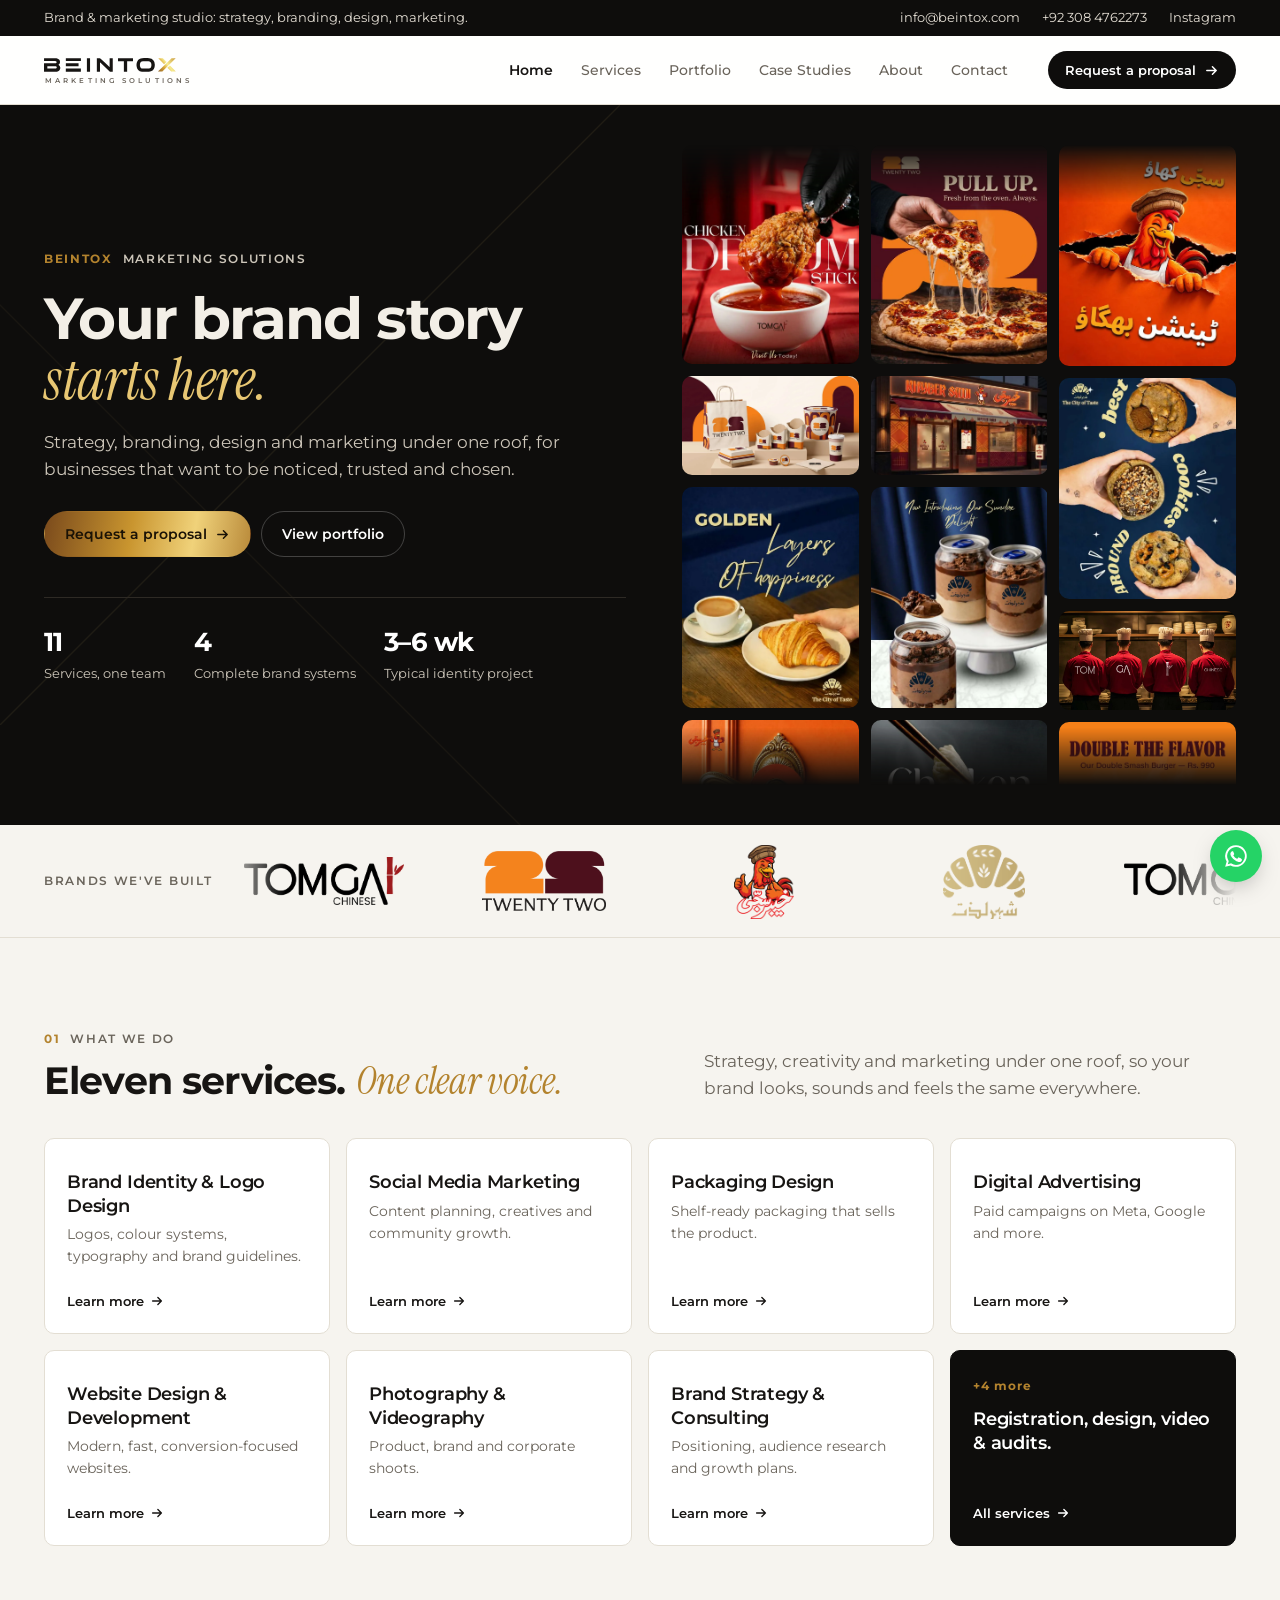
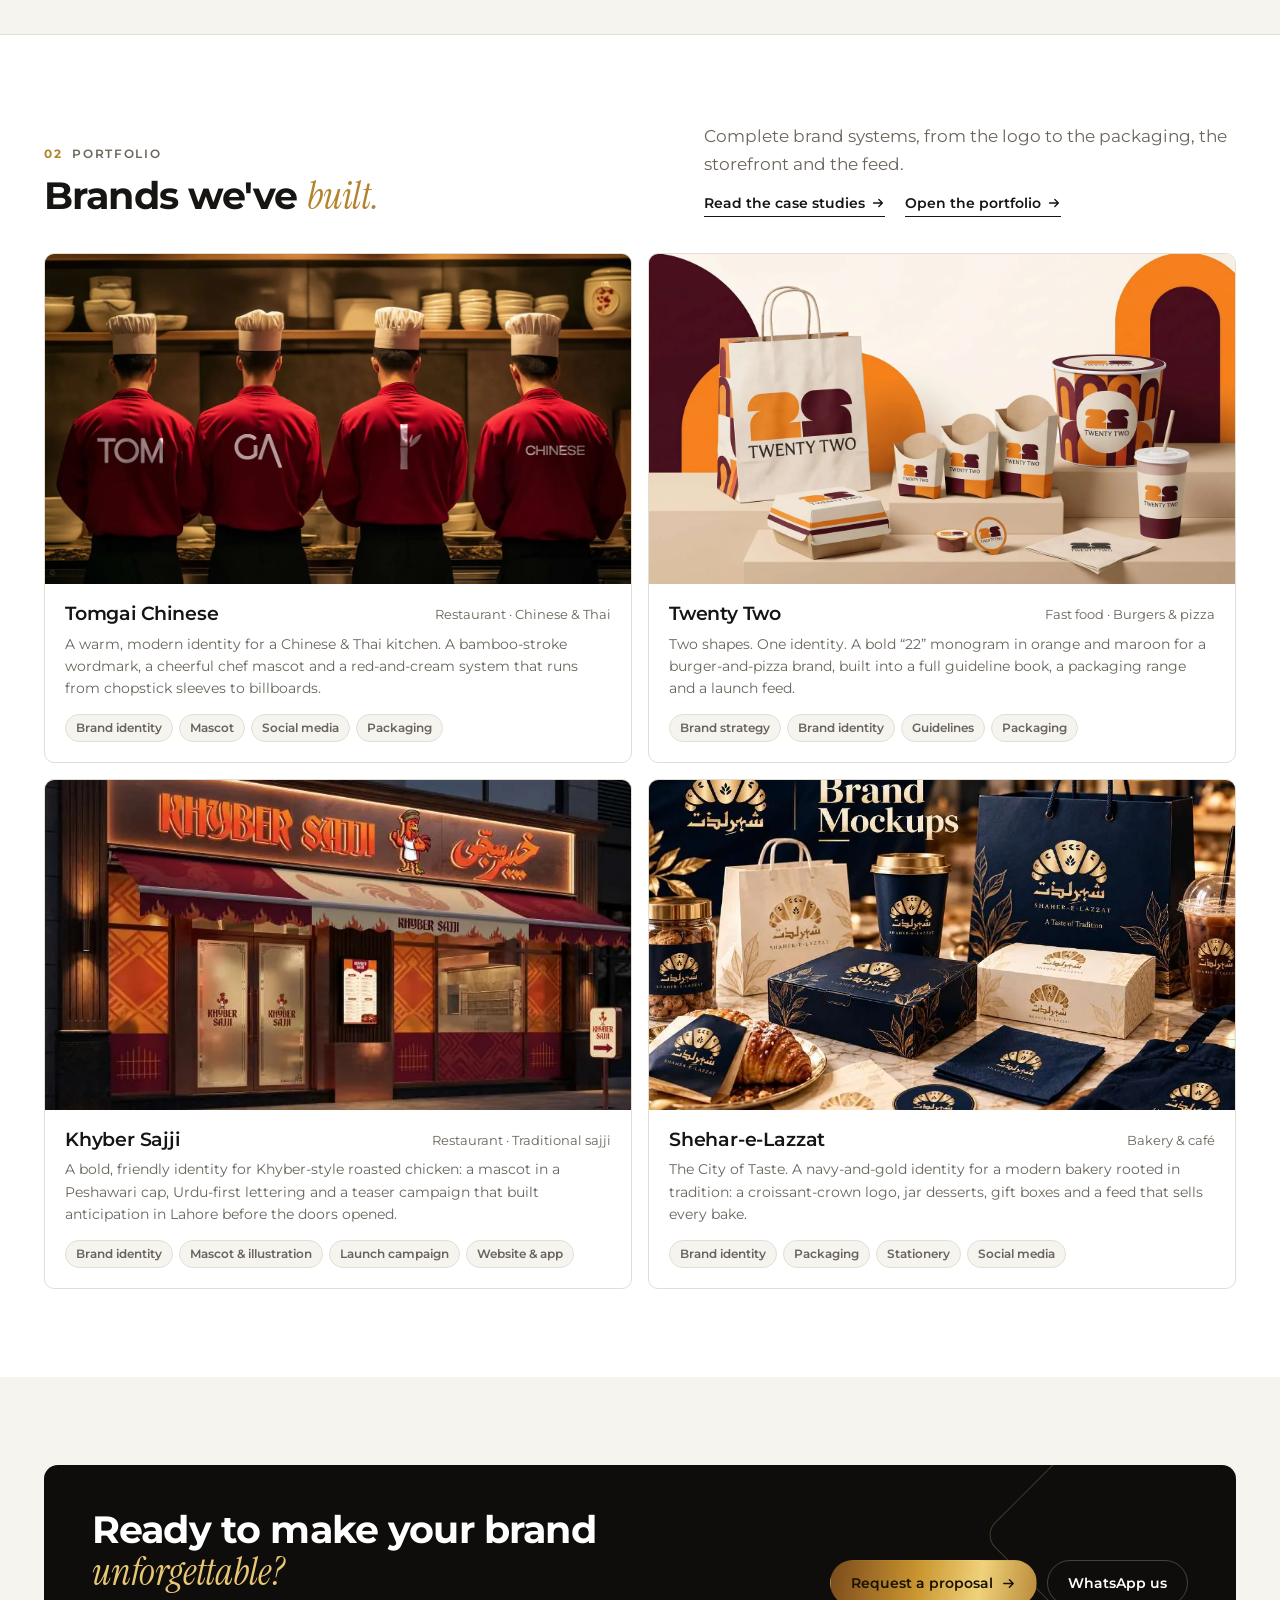
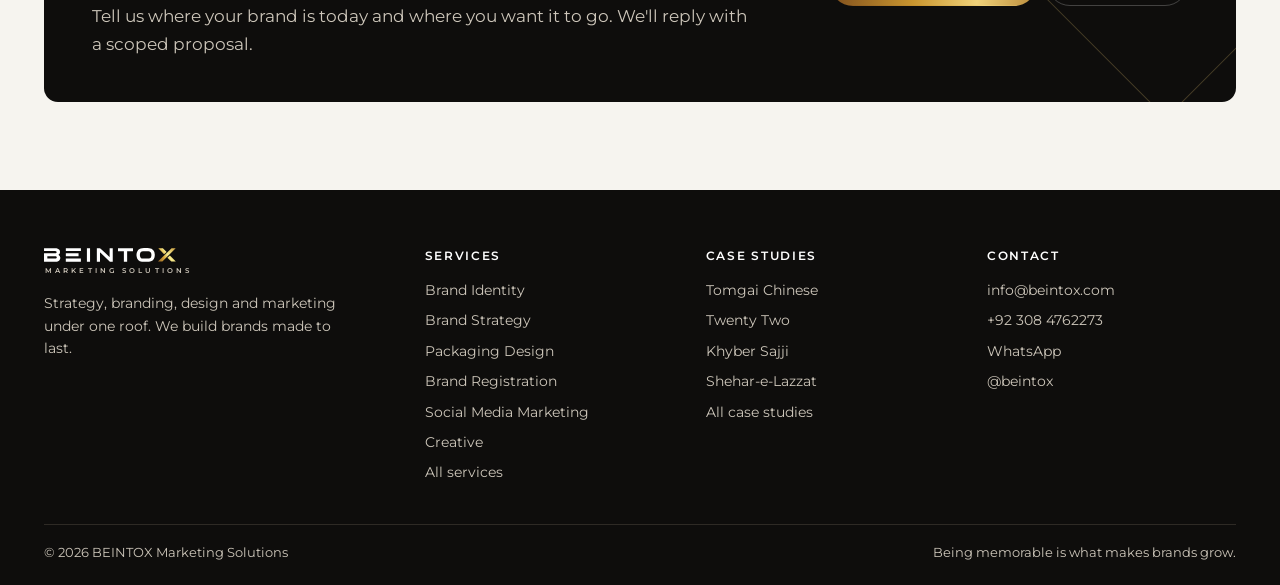
==== index.html @ 5ea23766 "BEINTOX website: static site with services, portfolio, case studies Generated from build.py (no depe" ====
<!doctype html>
<html lang="en">
<head>
<meta charset="utf-8">
<meta name="viewport" content="width=device-width, initial-scale=1">
<title>BEINTOX: Branding &amp; Digital Marketing Agency | Strategy, Identity, Social Media</title>
<meta name="description" content="BEINTOX is a brand and marketing studio offering brand strategy, identity design, packaging, social media, advertising and websites, all under one roof.">
<meta name="theme-color" content="#0e0d0c">
<meta property="og:type" content="website">
<meta property="og:site_name" content="BEINTOX Marketing Solutions">
<meta property="og:title" content="BEINTOX: Branding &amp; Digital Marketing Agency | Strategy, Identity, Social Media">
<meta property="og:description" content="BEINTOX is a brand and marketing studio offering brand strategy, identity design, packaging, social media, advertising and websites, all under one roof.">
<meta name="twitter:card" content="summary_large_image">
<link rel="icon" href="assets/img/favicon.svg" type="image/svg+xml">
<link rel="preconnect" href="https://fonts.googleapis.com">
<link rel="preconnect" href="https://fonts.gstatic.com" crossorigin>
<link rel="stylesheet" href="https://fonts.googleapis.com/css2?family=Instrument+Serif:ital@1&family=Montserrat:wght@400;500;600;700&display=swap">
<link rel="stylesheet" href="assets/css/style.css?v=10">
<script type="application/ld+json">{"@context": "https://schema.org", "@type": "ProfessionalService", "name": "BEINTOX Marketing Solutions", "description": "Brand strategy, identity, design and marketing studio.", "email": "info@beintox.com", "telephone": "+923084762273", "address": {"@type": "PostalAddress", "addressCountry": "PK"}, "sameAs": ["https://instagram.com/beintox"], "makesOffer": [{"@type": "Offer", "itemOffered": {"@type": "Service", "name": "Brand Identity & Logo Design"}}, {"@type": "Offer", "itemOffered": {"@type": "Service", "name": "Brand Strategy & Consulting"}}, {"@type": "Offer", "itemOffered": {"@type": "Service", "name": "Packaging Design"}}, {"@type": "Offer", "itemOffered": {"@type": "Service", "name": "Brand Registration (IPO)"}}, {"@type": "Offer", "itemOffered": {"@type": "Service", "name": "Social Media Marketing"}}, {"@type": "Offer", "itemOffered": {"@type": "Service", "name": "Creative & Graphic Design"}}, {"@type": "Offer", "itemOffered": {"@type": "Service", "name": "Photography & Videography"}}, {"@type": "Offer", "itemOffered": {"@type": "Service", "name": "Reels & Video Editing"}}, {"@type": "Offer", "itemOffered": {"@type": "Service", "name": "Digital Advertising"}}, {"@type": "Offer", "itemOffered": {"@type": "Service", "name": "Website Design & Development"}}, {"@type": "Offer", "itemOffered": {"@type": "Service", "name": "Marketing Audit"}}]}</script>
</head>
<body>
<svg width="0" height="0" style="position:absolute" aria-hidden="true"><defs><linearGradient id="bxg" x1="830" y1="100" x2="968" y2="0" gradientUnits="userSpaceOnUse"><stop offset="0" stop-color="#8a5a22"/><stop offset=".35" stop-color="#d9a838"/><stop offset=".55" stop-color="#f7ec8f"/><stop offset="1" stop-color="#c99a3c"/></linearGradient></defs></svg>
<a class="skip" href="#main">Skip to content</a>
<div class="topbar"><div class="wrap">
  <span class="topbar__note">Brand &amp; marketing studio: strategy, branding, design, marketing.</span>
  <ul>
    <li><a href="mailto:info@beintox.com">info@beintox.com</a></li>
    <li><a href="tel:+923084762273">+92 308 4762273</a></li>
    <li><a href="https://instagram.com/beintox" target="_blank" rel="noopener">Instagram</a></li>
  </ul>
</div></div>
<header class="nav"><div class="wrap">
  <a href="index.html" aria-label="BEINTOX home"><span class="logo"><svg viewBox="0 0 968 102" role="img" aria-label="BEINTOX"><path d="M87.84 76.57C86.23 76.99 84.54 77.25 82.88 77.25C64.01 77.3 45.14 77.29 26.27 77.29C25.73 77.29 25.19 77.18 24.34 77.08L24.34 59.9C25.91 59.9 27.26 59.9 28.61 59.9C46.09 59.89 63.56 59.86 81.04 59.9C83.25 59.91 85.51 60.15 87.67 60.62C91.83 61.54 93.62 64.47 93.72 68.55C93.83 72.71 91.94 75.52 87.84 76.57M107.12 50.43C106.96 50.33 106.96 49.96 106.84 49.58C107.18 49.25 107.56 48.86 107.96 48.5C123.17 35.01 119.78 12.41 100.94 4.82C95.02 2.43 88.18 1.47 81.74 1.38C55.86 1.01 29.97 1.23 4.08 1.24C2.85 1.24 1.62 1.37 .23 1.44L.23 22.39C1.58 22.46 2.54 22.56 3.51 22.56C27.99 22.52 52.48 22.45 76.97 22.46C80.16 22.46 83.41 22.63 86.55 23.2C90.55 23.93 92.46 26.76 92.4 30.75C92.35 34.71 90.44 37.44 86.4 38.18C84.09 38.6 81.69 38.79 79.33 38.8C54.57 38.86 29.8 38.86 5.03 38.88C3.41 38.88 1.78 38.88 .08 38.88L.08 100.76C1.53 100.85 2.76 100.98 3.98 100.98C30.98 100.99 57.99 101.01 84.99 100.93C88.47 100.92 92.02 100.7 95.41 100C107.05 97.61 115.95 91.79 118.73 79.43C121.47 67.22 117.75 57.4 107.12 50.43ZM785.91 64.32C783.36 71.67 778.25 76.97 770.45 77.26C754.13 77.86 737.76 77.87 721.44 77.33C713.34 77.05 707.86 71.85 705.28 64.1C702.41 55.48 702.44 46.72 705.09 38.12C707.83 29.22 714.92 24.19 725.14 23.76C731.99 23.47 738.85 23.71 745.71 23.71C752.56 23.7 759.43 23.45 766.27 23.76C777.64 24.28 784.7 30.45 786.98 41.57C788.55 49.22 788.49 56.86 785.91 64.32M812.63 48.09C811.81 21.2 797.61 4.33 771.46 1.73C754.31 .03 736.8 .61 719.54 1.65C705.45 2.51 693.58 9.06 685.86 21.59C678.95 32.8 677.73 45.21 678.72 57.94C680.58 81.75 694.94 97.44 718.55 100.47C727.34 101.6 736.4 100.65 745.34 100.65C745.34 100.75 745.34 100.84 745.34 100.94C753.58 100.94 761.86 101.41 770.07 100.85C791.03 99.41 806.2 87.07 810.75 67.59C812.23 61.28 812.83 54.58 812.63 48.09ZM481.19 66.45C479.88 65.39 479.11 64.84 478.42 64.21C456.71 44.25 435.01 24.27 413.27 4.34C411.96 3.15 410.39 1.48 408.88 1.42C401.81 1.11 394.72 1.28 387.48 1.28L387.48 100.68L410.51 100.68L410.51 30.58C412.94 32.85 414.64 34.43 416.32 36.03C438.05 56.79 459.77 77.56 481.52 98.3C482.6 99.33 483.93 100.77 485.19 100.82C491.54 101.08 497.91 100.94 504.27 100.94L504.27 1.59L481.19 1.59ZM542.62 23.15H585.75V100.81H609.78V22.93H652.61V1.53H542.62ZM159.89 77.56h110.59v23.06H159.89zM160.07 1.44h110.62v21.39H160.07zM314.61 1.47h23.1v99.22h-23.1zM160.05 38.44h93.35v21.6H160.05z" fill="currentColor"/><path d="M835.75 99.75H868.25L965.75 1.5H935.75Z" fill="url(#bxg)"/><path d="M838.25 1.5H872L899.5 29.25L880.75 46.5Z" fill="url(#bxg)"/><path d="M905 71.5L923.25 54.25L967 99.75H933.25Z" fill="url(#bxg)"/></svg><small>MARKETING SOLUTIONS</small></span></a>
  <ul class="nav__links" id="nav-links"><li><a href="index.html" aria-current="page">Home</a></li><li><a href="services.html">Services</a></li><li><a href="portfolio.html">Portfolio</a></li><li><a href="case-studies.html">Case Studies</a></li><li><a href="about.html">About</a></li><li><a href="contact.html">Contact</a></li></ul>
  <a class="btn btn--dark btn--s nav__cta" href="contact.html">Request a proposal <svg viewBox="0 0 16 16" fill="none" aria-hidden="true"><path d="M3 8h10M9 4l4 4-4 4" stroke="currentColor" stroke-width="1.6" stroke-linecap="round" stroke-linejoin="round"/></svg></a>
  <button class="nav__toggle" type="button" aria-label="Menu" aria-expanded="false" aria-controls="nav-links"><svg viewBox="0 0 18 18" fill="none" aria-hidden="true"><path d="M2 5h14M2 9h14M2 13h14" stroke="currentColor" stroke-width="1.6" stroke-linecap="round"/></svg></button>
</div></header>
<main id="main">

<section class="hero"><div class="wrap">
  <div>
    <span class="eyebrow"><b>BEINTOX</b> Marketing Solutions</span>
    <h1 class="h1">Your brand story <em>starts here.</em></h1>
    <p class="lead">Strategy, branding, design and marketing under one roof, for businesses that want to be noticed, trusted and chosen.</p>
    <div class="btns"><a class="btn btn--gold" href="contact.html">Request a proposal <svg viewBox="0 0 16 16" fill="none" aria-hidden="true"><path d="M3 8h10M9 4l4 4-4 4" stroke="currentColor" stroke-width="1.6" stroke-linecap="round" stroke-linejoin="round"/></svg></a><a class="btn btn--ghost" href="portfolio.html">View portfolio</a></div>
    <dl class="hero__facts"><div><dt>11</dt><dd>Services, one team</dd></div><div><dt>4</dt><dd>Complete brand systems</dd></div><div><dt>3–6 wk</dt><dd>Typical identity project</dd></div></dl>
  </div>
  <div class="hero__wall" aria-label="Creatives designed by BEINTOX"><div class="wall__col" style="--dur:64s"><div class="wall__track"><a class="wall__item" href="portfolio.html#tomgai"><img src="assets/img/tomgai/post-drumstick.webp" alt="Tomgai creative by BEINTOX" width="800" height="992" fetchpriority="high" decoding="async"><span>Tomgai</span></a><a class="wall__item" href="portfolio.html#twenty-two"><img src="assets/img/twentytwo/pk-range.webp" alt="Twenty Two creative by BEINTOX" width="1600" height="892" fetchpriority="high" decoding="async"><span>Twenty Two</span></a><a class="wall__item" href="portfolio.html#shehar-e-lazzat"><img src="assets/img/shehar/post-golden-layers.webp" alt="Shehar-e-Lazzat creative by BEINTOX" width="800" height="1000" fetchpriority="high" decoding="async"><span>Shehar-e-Lazzat</span></a><a class="wall__item" href="portfolio.html#khyber-sajji"><img src="assets/img/khyber/post-door.webp" alt="Khyber Sajji creative by BEINTOX" width="800" height="1000" loading="lazy" decoding="async"><span>Khyber Sajji</span></a><a class="wall__item" href="portfolio.html#tomgai"><img src="assets/img/tomgai/app-billboard-1.webp" alt="Tomgai creative by BEINTOX" width="753" height="424" loading="lazy" decoding="async"><span>Tomgai</span></a><a class="wall__item" href="portfolio.html#twenty-two"><img src="assets/img/twentytwo/post-crunch.webp" alt="Twenty Two creative by BEINTOX" width="800" height="991" loading="lazy" decoding="async"><span>Twenty Two</span></a><a class="wall__item" href="portfolio.html#tomgai" tabindex="-1" aria-hidden="true"><img src="assets/img/tomgai/post-drumstick.webp" alt="Tomgai creative by BEINTOX" width="800" height="992" loading="lazy" decoding="async"><span>Tomgai</span></a><a class="wall__item" href="portfolio.html#twenty-two" tabindex="-1" aria-hidden="true"><img src="assets/img/twentytwo/pk-range.webp" alt="Twenty Two creative by BEINTOX" width="1600" height="892" loading="lazy" decoding="async"><span>Twenty Two</span></a><a class="wall__item" href="portfolio.html#shehar-e-lazzat" tabindex="-1" aria-hidden="true"><img src="assets/img/shehar/post-golden-layers.webp" alt="Shehar-e-Lazzat creative by BEINTOX" width="800" height="1000" loading="lazy" decoding="async"><span>Shehar-e-Lazzat</span></a><a class="wall__item" href="portfolio.html#khyber-sajji" tabindex="-1" aria-hidden="true"><img src="assets/img/khyber/post-door.webp" alt="Khyber Sajji creative by BEINTOX" width="800" height="1000" loading="lazy" decoding="async"><span>Khyber Sajji</span></a><a class="wall__item" href="portfolio.html#tomgai" tabindex="-1" aria-hidden="true"><img src="assets/img/tomgai/app-billboard-1.webp" alt="Tomgai creative by BEINTOX" width="753" height="424" loading="lazy" decoding="async"><span>Tomgai</span></a><a class="wall__item" href="portfolio.html#twenty-two" tabindex="-1" aria-hidden="true"><img src="assets/img/twentytwo/post-crunch.webp" alt="Twenty Two creative by BEINTOX" width="800" height="991" loading="lazy" decoding="async"><span>Twenty Two</span></a></div></div><div class="wall__col wall__col--down" style="--dur:76s"><div class="wall__track"><a class="wall__item" href="portfolio.html#twenty-two"><img src="assets/img/twentytwo/post-pull-up.webp" alt="Twenty Two creative by BEINTOX" width="800" height="991" fetchpriority="high" decoding="async"><span>Twenty Two</span></a><a class="wall__item" href="portfolio.html#khyber-sajji"><img src="assets/img/khyber/app-storefront.webp" alt="Khyber Sajji creative by BEINTOX" width="759" height="425" fetchpriority="high" decoding="async"><span>Khyber Sajji</span></a><a class="wall__item" href="portfolio.html#shehar-e-lazzat"><img src="assets/img/shehar/post-sundae.webp" alt="Shehar-e-Lazzat creative by BEINTOX" width="800" height="1000" fetchpriority="high" decoding="async"><span>Shehar-e-Lazzat</span></a><a class="wall__item" href="portfolio.html#tomgai"><img src="assets/img/tomgai/post-dumplings.webp" alt="Tomgai creative by BEINTOX" width="800" height="1001" loading="lazy" decoding="async"><span>Tomgai</span></a><a class="wall__item" href="portfolio.html#shehar-e-lazzat"><img src="assets/img/shehar/app-mockups.webp" alt="Shehar-e-Lazzat creative by BEINTOX" width="933" height="622" loading="lazy" decoding="async"><span>Shehar-e-Lazzat</span></a><a class="wall__item" href="portfolio.html#khyber-sajji"><img src="assets/img/khyber/post-hello-jii.webp" alt="Khyber Sajji creative by BEINTOX" width="800" height="1008" loading="lazy" decoding="async"><span>Khyber Sajji</span></a><a class="wall__item" href="portfolio.html#twenty-two" tabindex="-1" aria-hidden="true"><img src="assets/img/twentytwo/post-pull-up.webp" alt="Twenty Two creative by BEINTOX" width="800" height="991" loading="lazy" decoding="async"><span>Twenty Two</span></a><a class="wall__item" href="portfolio.html#khyber-sajji" tabindex="-1" aria-hidden="true"><img src="assets/img/khyber/app-storefront.webp" alt="Khyber Sajji creative by BEINTOX" width="759" height="425" loading="lazy" decoding="async"><span>Khyber Sajji</span></a><a class="wall__item" href="portfolio.html#shehar-e-lazzat" tabindex="-1" aria-hidden="true"><img src="assets/img/shehar/post-sundae.webp" alt="Shehar-e-Lazzat creative by BEINTOX" width="800" height="1000" loading="lazy" decoding="async"><span>Shehar-e-Lazzat</span></a><a class="wall__item" href="portfolio.html#tomgai" tabindex="-1" aria-hidden="true"><img src="assets/img/tomgai/post-dumplings.webp" alt="Tomgai creative by BEINTOX" width="800" height="1001" loading="lazy" decoding="async"><span>Tomgai</span></a><a class="wall__item" href="portfolio.html#shehar-e-lazzat" tabindex="-1" aria-hidden="true"><img src="assets/img/shehar/app-mockups.webp" alt="Shehar-e-Lazzat creative by BEINTOX" width="933" height="622" loading="lazy" decoding="async"><span>Shehar-e-Lazzat</span></a><a class="wall__item" href="portfolio.html#khyber-sajji" tabindex="-1" aria-hidden="true"><img src="assets/img/khyber/post-hello-jii.webp" alt="Khyber Sajji creative by BEINTOX" width="800" height="1008" loading="lazy" decoding="async"><span>Khyber Sajji</span></a></div></div><div class="wall__col" style="--dur:58s"><div class="wall__track"><a class="wall__item" href="portfolio.html#khyber-sajji"><img src="assets/img/khyber/post-tension.webp" alt="Khyber Sajji creative by BEINTOX" width="800" height="999" fetchpriority="high" decoding="async"><span>Khyber Sajji</span></a><a class="wall__item" href="portfolio.html#shehar-e-lazzat"><img src="assets/img/shehar/post-cookies.webp" alt="Shehar-e-Lazzat creative by BEINTOX" width="800" height="1001" fetchpriority="high" decoding="async"><span>Shehar-e-Lazzat</span></a><a class="wall__item" href="portfolio.html#tomgai"><img src="assets/img/tomgai/app-chefs.webp" alt="Tomgai creative by BEINTOX" width="1400" height="787" fetchpriority="high" decoding="async"><span>Tomgai</span></a><a class="wall__item" href="portfolio.html#twenty-two"><img src="assets/img/twentytwo/post-double.webp" alt="Twenty Two creative by BEINTOX" width="800" height="991" loading="lazy" decoding="async"><span>Twenty Two</span></a><a class="wall__item" href="portfolio.html#khyber-sajji"><img src="assets/img/khyber/photo-roast.webp" alt="Khyber Sajji creative by BEINTOX" width="379" height="213" loading="lazy" decoding="async"><span>Khyber Sajji</span></a><a class="wall__item" href="portfolio.html#shehar-e-lazzat"><img src="assets/img/shehar/post-donuts.webp" alt="Shehar-e-Lazzat creative by BEINTOX" width="800" height="1000" loading="lazy" decoding="async"><span>Shehar-e-Lazzat</span></a><a class="wall__item" href="portfolio.html#tomgai"><img src="assets/img/tomgai/post-legacy.webp" alt="Tomgai creative by BEINTOX" width="800" height="1001" loading="lazy" decoding="async"><span>Tomgai</span></a><a class="wall__item" href="portfolio.html#khyber-sajji" tabindex="-1" aria-hidden="true"><img src="assets/img/khyber/post-tension.webp" alt="Khyber Sajji creative by BEINTOX" width="800" height="999" loading="lazy" decoding="async"><span>Khyber Sajji</span></a><a class="wall__item" href="portfolio.html#shehar-e-lazzat" tabindex="-1" aria-hidden="true"><img src="assets/img/shehar/post-cookies.webp" alt="Shehar-e-Lazzat creative by BEINTOX" width="800" height="1001" loading="lazy" decoding="async"><span>Shehar-e-Lazzat</span></a><a class="wall__item" href="portfolio.html#tomgai" tabindex="-1" aria-hidden="true"><img src="assets/img/tomgai/app-chefs.webp" alt="Tomgai creative by BEINTOX" width="1400" height="787" loading="lazy" decoding="async"><span>Tomgai</span></a><a class="wall__item" href="portfolio.html#twenty-two" tabindex="-1" aria-hidden="true"><img src="assets/img/twentytwo/post-double.webp" alt="Twenty Two creative by BEINTOX" width="800" height="991" loading="lazy" decoding="async"><span>Twenty Two</span></a><a class="wall__item" href="portfolio.html#khyber-sajji" tabindex="-1" aria-hidden="true"><img src="assets/img/khyber/photo-roast.webp" alt="Khyber Sajji creative by BEINTOX" width="379" height="213" loading="lazy" decoding="async"><span>Khyber Sajji</span></a><a class="wall__item" href="portfolio.html#shehar-e-lazzat" tabindex="-1" aria-hidden="true"><img src="assets/img/shehar/post-donuts.webp" alt="Shehar-e-Lazzat creative by BEINTOX" width="800" height="1000" loading="lazy" decoding="async"><span>Shehar-e-Lazzat</span></a><a class="wall__item" href="portfolio.html#tomgai" tabindex="-1" aria-hidden="true"><img src="assets/img/tomgai/post-legacy.webp" alt="Tomgai creative by BEINTOX" width="800" height="1001" loading="lazy" decoding="async"><span>Tomgai</span></a></div></div></div>
</div></section>

<section class="clients" aria-label="Clients"><div class="wrap">
  <span class="clients__label">Brands we've built</span>
  <div class="marquee"><div class="marquee__track"><a href="portfolio.html#tomgai" aria-label="Tomgai Chinese"><img src="assets/img/logos/tomgai.png" alt="Tomgai Chinese logo" width="891" height="263" fetchpriority="high" decoding="async"></a><a href="portfolio.html#twenty-two" aria-label="Twenty Two"><img src="assets/img/logos/twentytwo.png" alt="Twenty Two logo" width="753" height="364" fetchpriority="high" decoding="async"></a><a href="portfolio.html#khyber-sajji" aria-label="Khyber Sajji"><img src="assets/img/logos/khyber.png" alt="Khyber Sajji logo" width="562" height="682" fetchpriority="high" decoding="async"></a><a href="portfolio.html#shehar-e-lazzat" aria-label="Shehar-e-Lazzat"><img src="assets/img/logos/shehar.png" alt="Shehar-e-Lazzat logo" width="707" height="631" fetchpriority="high" decoding="async"></a><a href="portfolio.html#tomgai" aria-label="Tomgai Chinese"><img src="assets/img/logos/tomgai.png" alt="Tomgai Chinese logo" width="891" height="263" fetchpriority="high" decoding="async"></a><a href="portfolio.html#twenty-two" aria-label="Twenty Two"><img src="assets/img/logos/twentytwo.png" alt="Twenty Two logo" width="753" height="364" fetchpriority="high" decoding="async"></a><a href="portfolio.html#khyber-sajji" aria-label="Khyber Sajji"><img src="assets/img/logos/khyber.png" alt="Khyber Sajji logo" width="562" height="682" fetchpriority="high" decoding="async"></a><a href="portfolio.html#shehar-e-lazzat" aria-label="Shehar-e-Lazzat"><img src="assets/img/logos/shehar.png" alt="Shehar-e-Lazzat logo" width="707" height="631" fetchpriority="high" decoding="async"></a><a tabindex="-1" aria-hidden="true" href="portfolio.html#tomgai" aria-label="Tomgai Chinese"><img src="assets/img/logos/tomgai.png" alt="Tomgai Chinese logo" width="891" height="263" fetchpriority="high" decoding="async"></a><a tabindex="-1" aria-hidden="true" href="portfolio.html#twenty-two" aria-label="Twenty Two"><img src="assets/img/logos/twentytwo.png" alt="Twenty Two logo" width="753" height="364" fetchpriority="high" decoding="async"></a><a tabindex="-1" aria-hidden="true" href="portfolio.html#khyber-sajji" aria-label="Khyber Sajji"><img src="assets/img/logos/khyber.png" alt="Khyber Sajji logo" width="562" height="682" fetchpriority="high" decoding="async"></a><a tabindex="-1" aria-hidden="true" href="portfolio.html#shehar-e-lazzat" aria-label="Shehar-e-Lazzat"><img src="assets/img/logos/shehar.png" alt="Shehar-e-Lazzat logo" width="707" height="631" fetchpriority="high" decoding="async"></a><a tabindex="-1" aria-hidden="true" href="portfolio.html#tomgai" aria-label="Tomgai Chinese"><img src="assets/img/logos/tomgai.png" alt="Tomgai Chinese logo" width="891" height="263" fetchpriority="high" decoding="async"></a><a tabindex="-1" aria-hidden="true" href="portfolio.html#twenty-two" aria-label="Twenty Two"><img src="assets/img/logos/twentytwo.png" alt="Twenty Two logo" width="753" height="364" fetchpriority="high" decoding="async"></a><a tabindex="-1" aria-hidden="true" href="portfolio.html#khyber-sajji" aria-label="Khyber Sajji"><img src="assets/img/logos/khyber.png" alt="Khyber Sajji logo" width="562" height="682" fetchpriority="high" decoding="async"></a><a tabindex="-1" aria-hidden="true" href="portfolio.html#shehar-e-lazzat" aria-label="Shehar-e-Lazzat"><img src="assets/img/logos/shehar.png" alt="Shehar-e-Lazzat logo" width="707" height="631" fetchpriority="high" decoding="async"></a></div></div>
</div></section>

<section class="sec"><div class="wrap">
  <div class="head"><div><span class="eyebrow"><b>01</b> What we do</span><h2 class="h2">Eleven services. <em>One clear voice.</em></h2></div><div class="head__aside"><p class="lead">Strategy, creativity and marketing under one roof, so your brand looks, sounds and feels the same everywhere.</p></div></div>
  <div class="grid g4"><a class="card svc-card" href="services.html#identity">
  <h3 class="h3">Brand Identity &amp; Logo Design</h3><p>Logos, colour systems, typography and brand guidelines.</p><span class="card__go">Learn more <svg viewBox="0 0 16 16" fill="none" aria-hidden="true"><path d="M3 8h10M9 4l4 4-4 4" stroke="currentColor" stroke-width="1.6" stroke-linecap="round" stroke-linejoin="round"/></svg></span></a><a class="card svc-card" href="services.html#social">
  <h3 class="h3">Social Media Marketing</h3><p>Content planning, creatives and community growth.</p><span class="card__go">Learn more <svg viewBox="0 0 16 16" fill="none" aria-hidden="true"><path d="M3 8h10M9 4l4 4-4 4" stroke="currentColor" stroke-width="1.6" stroke-linecap="round" stroke-linejoin="round"/></svg></span></a><a class="card svc-card" href="services.html#packaging">
  <h3 class="h3">Packaging Design</h3><p>Shelf-ready packaging that sells the product.</p><span class="card__go">Learn more <svg viewBox="0 0 16 16" fill="none" aria-hidden="true"><path d="M3 8h10M9 4l4 4-4 4" stroke="currentColor" stroke-width="1.6" stroke-linecap="round" stroke-linejoin="round"/></svg></span></a><a class="card svc-card" href="services.html#ads">
  <h3 class="h3">Digital Advertising</h3><p>Paid campaigns on Meta, Google and more.</p><span class="card__go">Learn more <svg viewBox="0 0 16 16" fill="none" aria-hidden="true"><path d="M3 8h10M9 4l4 4-4 4" stroke="currentColor" stroke-width="1.6" stroke-linecap="round" stroke-linejoin="round"/></svg></span></a><a class="card svc-card" href="services.html#web">
  <h3 class="h3">Website Design &amp; Development</h3><p>Modern, fast, conversion-focused websites.</p><span class="card__go">Learn more <svg viewBox="0 0 16 16" fill="none" aria-hidden="true"><path d="M3 8h10M9 4l4 4-4 4" stroke="currentColor" stroke-width="1.6" stroke-linecap="round" stroke-linejoin="round"/></svg></span></a><a class="card svc-card" href="services.html#photo">
  <h3 class="h3">Photography &amp; Videography</h3><p>Product, brand and corporate shoots.</p><span class="card__go">Learn more <svg viewBox="0 0 16 16" fill="none" aria-hidden="true"><path d="M3 8h10M9 4l4 4-4 4" stroke="currentColor" stroke-width="1.6" stroke-linecap="round" stroke-linejoin="round"/></svg></span></a><a class="card svc-card" href="services.html#strategy">
  <h3 class="h3">Brand Strategy &amp; Consulting</h3><p>Positioning, audience research and growth plans.</p><span class="card__go">Learn more <svg viewBox="0 0 16 16" fill="none" aria-hidden="true"><path d="M3 8h10M9 4l4 4-4 4" stroke="currentColor" stroke-width="1.6" stroke-linecap="round" stroke-linejoin="round"/></svg></span></a>
    <a class="card card--dark svc-card" href="services.html"><div><span class="card__n">+4 more</span><h3 class="h3">Registration, design, video &amp; audits.</h3></div><span class="card__go">All services <svg viewBox="0 0 16 16" fill="none" aria-hidden="true"><path d="M3 8h10M9 4l4 4-4 4" stroke="currentColor" stroke-width="1.6" stroke-linecap="round" stroke-linejoin="round"/></svg></span></a>
  </div>
</div></section>

<section class="sec sec--white bt"><div class="wrap">
  <div class="head"><div><span class="eyebrow"><b>02</b> Portfolio</span><h2 class="h2">Brands we've <em>built.</em></h2></div><div class="head__aside"><p class="lead">Complete brand systems, from the logo to the packaging, the storefront and the feed.</p><div class="btns" style="gap:20px"><a class="link" href="case-studies.html">Read the case studies <svg viewBox="0 0 16 16" fill="none" aria-hidden="true"><path d="M3 8h10M9 4l4 4-4 4" stroke="currentColor" stroke-width="1.6" stroke-linecap="round" stroke-linejoin="round"/></svg></a><a class="link" href="portfolio.html">Open the portfolio <svg viewBox="0 0 16 16" fill="none" aria-hidden="true"><path d="M3 8h10M9 4l4 4-4 4" stroke="currentColor" stroke-width="1.6" stroke-linecap="round" stroke-linejoin="round"/></svg></a></div></div></div>
  <div class="grid g2"><a class="case" href="case-study-tomgai.html">
  <div class="case__img"><img src="assets/img/tomgai/app-chefs.webp" alt="Tomgai Chinese brand work by BEINTOX" width="1400" height="787" loading="lazy" decoding="async"></div>
  <div class="case__body"><h3 class="h3">Tomgai Chinese</h3><span class="case__sector">Restaurant · Chinese &amp; Thai</span>
  <p>A warm, modern identity for a Chinese &amp; Thai kitchen. A bamboo-stroke wordmark, a cheerful chef mascot and a red-and-cream system that runs from chopstick sleeves to billboards.</p><div class="tags"><span class="tag">Brand identity</span><span class="tag">Mascot</span><span class="tag">Social media</span><span class="tag">Packaging</span></div></div></a><a class="case" href="case-study-twenty-two.html">
  <div class="case__img"><img src="assets/img/twentytwo/pk-range.webp" alt="Twenty Two brand work by BEINTOX" width="1600" height="892" loading="lazy" decoding="async"></div>
  <div class="case__body"><h3 class="h3">Twenty Two</h3><span class="case__sector">Fast food · Burgers &amp; pizza</span>
  <p>Two shapes. One identity. A bold “22” monogram in orange and maroon for a burger-and-pizza brand, built into a full guideline book, a packaging range and a launch feed.</p><div class="tags"><span class="tag">Brand strategy</span><span class="tag">Brand identity</span><span class="tag">Guidelines</span><span class="tag">Packaging</span></div></div></a><a class="case" href="case-study-khyber-sajji.html">
  <div class="case__img"><img src="assets/img/khyber/app-storefront.webp" alt="Khyber Sajji brand work by BEINTOX" width="759" height="425" loading="lazy" decoding="async"></div>
  <div class="case__body"><h3 class="h3">Khyber Sajji</h3><span class="case__sector">Restaurant · Traditional sajji</span>
  <p>A bold, friendly identity for Khyber-style roasted chicken: a mascot in a Peshawari cap, Urdu-first lettering and a teaser campaign that built anticipation in Lahore before the doors opened.</p><div class="tags"><span class="tag">Brand identity</span><span class="tag">Mascot &amp; illustration</span><span class="tag">Launch campaign</span><span class="tag">Website &amp; app</span></div></div></a><a class="case" href="case-study-shehar-e-lazzat.html">
  <div class="case__img"><img src="assets/img/shehar/app-mockups.webp" alt="Shehar-e-Lazzat brand work by BEINTOX" width="933" height="622" loading="lazy" decoding="async"></div>
  <div class="case__body"><h3 class="h3">Shehar-e-Lazzat</h3><span class="case__sector">Bakery &amp; café</span>
  <p>The City of Taste. A navy-and-gold identity for a modern bakery rooted in tradition: a croissant-crown logo, jar desserts, gift boxes and a feed that sells every bake.</p><div class="tags"><span class="tag">Brand identity</span><span class="tag">Packaging</span><span class="tag">Stationery</span><span class="tag">Social media</span></div></div></a></div>
</div></section>

<section class="sec"><div class="wrap"><div class="cta">
  <div><h2 class="h2">Ready to make your brand <em>unforgettable?</em></h2><p class="lead">Tell us where your brand is today and where you want it to go. We'll reply with a scoped proposal.</p></div>
  <div class="btns"><a class="btn btn--gold" href="contact.html">Request a proposal <svg viewBox="0 0 16 16" fill="none" aria-hidden="true"><path d="M3 8h10M9 4l4 4-4 4" stroke="currentColor" stroke-width="1.6" stroke-linecap="round" stroke-linejoin="round"/></svg></a>
  <a class="btn btn--ghost" href="https://wa.me/923084762273" target="_blank" rel="noopener">WhatsApp us</a></div>
</div></div></section>

</main>
<footer class="footer"><div class="wrap">
  <div class="footer__grid">
    <div class="footer__brand"><span class="logo logo--light"><svg viewBox="0 0 968 102" role="img" aria-label="BEINTOX"><path d="M87.84 76.57C86.23 76.99 84.54 77.25 82.88 77.25C64.01 77.3 45.14 77.29 26.27 77.29C25.73 77.29 25.19 77.18 24.34 77.08L24.34 59.9C25.91 59.9 27.26 59.9 28.61 59.9C46.09 59.89 63.56 59.86 81.04 59.9C83.25 59.91 85.51 60.15 87.67 60.62C91.83 61.54 93.62 64.47 93.72 68.55C93.83 72.71 91.94 75.52 87.84 76.57M107.12 50.43C106.96 50.33 106.96 49.96 106.84 49.58C107.18 49.25 107.56 48.86 107.96 48.5C123.17 35.01 119.78 12.41 100.94 4.82C95.02 2.43 88.18 1.47 81.74 1.38C55.86 1.01 29.97 1.23 4.08 1.24C2.85 1.24 1.62 1.37 .23 1.44L.23 22.39C1.58 22.46 2.54 22.56 3.51 22.56C27.99 22.52 52.48 22.45 76.97 22.46C80.16 22.46 83.41 22.63 86.55 23.2C90.55 23.93 92.46 26.76 92.4 30.75C92.35 34.71 90.44 37.44 86.4 38.18C84.09 38.6 81.69 38.79 79.33 38.8C54.57 38.86 29.8 38.86 5.03 38.88C3.41 38.88 1.78 38.88 .08 38.88L.08 100.76C1.53 100.85 2.76 100.98 3.98 100.98C30.98 100.99 57.99 101.01 84.99 100.93C88.47 100.92 92.02 100.7 95.41 100C107.05 97.61 115.95 91.79 118.73 79.43C121.47 67.22 117.75 57.4 107.12 50.43ZM785.91 64.32C783.36 71.67 778.25 76.97 770.45 77.26C754.13 77.86 737.76 77.87 721.44 77.33C713.34 77.05 707.86 71.85 705.28 64.1C702.41 55.48 702.44 46.72 705.09 38.12C707.83 29.22 714.92 24.19 725.14 23.76C731.99 23.47 738.85 23.71 745.71 23.71C752.56 23.7 759.43 23.45 766.27 23.76C777.64 24.28 784.7 30.45 786.98 41.57C788.55 49.22 788.49 56.86 785.91 64.32M812.63 48.09C811.81 21.2 797.61 4.33 771.46 1.73C754.31 .03 736.8 .61 719.54 1.65C705.45 2.51 693.58 9.06 685.86 21.59C678.95 32.8 677.73 45.21 678.72 57.94C680.58 81.75 694.94 97.44 718.55 100.47C727.34 101.6 736.4 100.65 745.34 100.65C745.34 100.75 745.34 100.84 745.34 100.94C753.58 100.94 761.86 101.41 770.07 100.85C791.03 99.41 806.2 87.07 810.75 67.59C812.23 61.28 812.83 54.58 812.63 48.09ZM481.19 66.45C479.88 65.39 479.11 64.84 478.42 64.21C456.71 44.25 435.01 24.27 413.27 4.34C411.96 3.15 410.39 1.48 408.88 1.42C401.81 1.11 394.72 1.28 387.48 1.28L387.48 100.68L410.51 100.68L410.51 30.58C412.94 32.85 414.64 34.43 416.32 36.03C438.05 56.79 459.77 77.56 481.52 98.3C482.6 99.33 483.93 100.77 485.19 100.82C491.54 101.08 497.91 100.94 504.27 100.94L504.27 1.59L481.19 1.59ZM542.62 23.15H585.75V100.81H609.78V22.93H652.61V1.53H542.62ZM159.89 77.56h110.59v23.06H159.89zM160.07 1.44h110.62v21.39H160.07zM314.61 1.47h23.1v99.22h-23.1zM160.05 38.44h93.35v21.6H160.05z" fill="currentColor"/><path d="M835.75 99.75H868.25L965.75 1.5H935.75Z" fill="url(#bxg)"/><path d="M838.25 1.5H872L899.5 29.25L880.75 46.5Z" fill="url(#bxg)"/><path d="M905 71.5L923.25 54.25L967 99.75H933.25Z" fill="url(#bxg)"/></svg><small>MARKETING SOLUTIONS</small></span><p>Strategy, branding, design and marketing under one roof. We build brands made to last.</p></div>
    <div><h4>Services</h4><ul><li><a href="services.html#identity">Brand Identity</a></li><li><a href="services.html#strategy">Brand Strategy</a></li><li><a href="services.html#packaging">Packaging Design</a></li><li><a href="services.html#registration">Brand Registration</a></li><li><a href="services.html#social">Social Media Marketing</a></li><li><a href="services.html#design">Creative</a></li><li><a href="services.html">All services</a></li></ul></div>
    <div><h4>Case studies</h4><ul><li><a href="case-study-tomgai.html">Tomgai Chinese</a></li><li><a href="case-study-twenty-two.html">Twenty Two</a></li><li><a href="case-study-khyber-sajji.html">Khyber Sajji</a></li><li><a href="case-study-shehar-e-lazzat.html">Shehar-e-Lazzat</a></li><li><a href="case-studies.html">All case studies</a></li></ul></div>
    <div><h4>Contact</h4><ul>
      <li><a href="mailto:info@beintox.com">info@beintox.com</a></li>
      <li><a href="tel:+923084762273">+92 308 4762273</a></li>
      <li><a href="https://wa.me/923084762273" target="_blank" rel="noopener">WhatsApp</a></li>
      <li><a href="https://instagram.com/beintox" target="_blank" rel="noopener">@beintox</a></li>
    </ul></div>
  </div>
  <div class="footer__bar"><span>© <span data-year>2026</span> BEINTOX Marketing Solutions</span><span>Being memorable is what makes brands grow.</span></div>
</div></footer>
<a class="wa" href="https://wa.me/923084762273" target="_blank" rel="noopener" aria-label="Chat on WhatsApp"><svg viewBox="0 0 24 24" fill="currentColor" aria-hidden="true"><path d="M12 2a10 10 0 0 0-8.6 15.1L2 22l5-1.3A10 10 0 1 0 12 2Zm0 18.2a8.2 8.2 0 0 1-4.2-1.2l-.3-.2-3 .8.8-2.9-.2-.3A8.2 8.2 0 1 1 12 20.2Zm4.5-6.1c-.2-.1-1.5-.7-1.7-.8-.2-.1-.4-.1-.6.1l-.8 1c-.1.2-.3.2-.5.1a6.7 6.7 0 0 1-3.3-2.9c-.3-.4.3-.4.7-1.3.1-.2 0-.3 0-.4l-.8-1.8c-.2-.5-.4-.4-.6-.4h-.5a1 1 0 0 0-.7.3 3 3 0 0 0-.9 2.2 5.2 5.2 0 0 0 1.1 2.7 11.8 11.8 0 0 0 4.5 4c1.7.7 2.3.8 3.2.6.5-.1 1.5-.6 1.7-1.2.2-.6.2-1.1.2-1.2-.1-.1-.2-.2-.5-.3Z"/></svg></a>
<dialog class="lb" id="lb" aria-label="Image viewer"><img alt=""><div class="lb__bar"><span></span>
  <button type="button" data-prev aria-label="Previous"><svg viewBox="0 0 16 16" fill="none" aria-hidden="true"><path d="M10 3L5 8l5 5" stroke="currentColor" stroke-width="1.6" stroke-linecap="round" stroke-linejoin="round"/></svg></button><button type="button" data-next aria-label="Next"><svg viewBox="0 0 16 16" fill="none" aria-hidden="true"><path d="M6 3l5 5-5 5" stroke="currentColor" stroke-width="1.6" stroke-linecap="round" stroke-linejoin="round"/></svg></button><button type="button" data-close aria-label="Close"><svg viewBox="0 0 16 16" fill="none" aria-hidden="true"><path d="M3 3l10 10M13 3L3 13" stroke="currentColor" stroke-width="1.6" stroke-linecap="round"/></svg></button></div></dialog>
<script src="assets/js/site.js?v=10" defer></script>
</body>
</html>
---- assets/css/style.css ----
/* =====================================================================
   BEINTOX — Marketing Solutions
   Design system. One file, token-driven, no animation framework.
   Motion policy: hover/focus feedback only (≤160ms). No scroll effects.
   ===================================================================== */

/* ---------- 1. Tokens ---------- */
:root {
  --ink: #0e0d0c;
  --ink-2: #191715;
  --ink-3: #2a2723;
  --paper: #f6f4ef;
  --card: #ffffff;
  --line: #e3ded3;
  --line-dark: #2e2a25;
  --text: #171513;
  --muted: #6a645b;
  --muted-dark: #cdc6ba;
  --gold: #b3832e;
  --gold-hi: #e8c773;
  --gold-lo: #7a4a1c;
  --gold-grad: linear-gradient(100deg, #7a4a1c 0%, #c9952f 42%, #f0d27a 72%, #b98a3a 100%);

  --f-sans: "Montserrat", system-ui, -apple-system, "Segoe UI", sans-serif;
  --f-serif: "Instrument Serif", Georgia, serif;

  --fs-xs: 12px;
  --fs-s: 14px;
  --fs-m: 15.5px;
  --fs-l: 17px;
  --h1: clamp(34px, 4.6vw, 58px);
  --h2: clamp(27px, 3vw, 40px);
  --h3: 18px;

  --wrap: 1240px;
  --gutter: 24px;
  --sec: clamp(56px, 7vw, 88px);
  --r: 10px;
  --r-s: 6px;
  --shadow: 0 1px 2px rgba(20, 16, 10, .04), 0 8px 24px -12px rgba(20, 16, 10, .12);
  --t: 160ms ease;
}

/* ---------- 2. Reset ---------- */
*, *::before, *::after { box-sizing: border-box; }
html { -webkit-text-size-adjust: 100%; scroll-padding-top: 88px; }
body {
  margin: 0; background: var(--paper); color: var(--text);
  font: 400 var(--fs-m)/1.6 var(--f-sans);
  -webkit-font-smoothing: antialiased; text-rendering: optimizeLegibility;
  overflow-x: hidden;
}
img { display: block; max-width: 100%; height: auto; }
a { color: inherit; text-decoration: none; }
h1, h2, h3, h4, p, ul, ol, figure, dl, dd { margin: 0; }
ul, ol { padding: 0; list-style: none; }
button, input, select, textarea { font: inherit; color: inherit; }
:focus-visible { outline: 2px solid var(--gold); outline-offset: 3px; border-radius: 4px; }
.sr-only { position: absolute; width: 1px; height: 1px; overflow: hidden; clip: rect(0 0 0 0); white-space: nowrap; }
.skip { position: absolute; left: 12px; top: -60px; z-index: 100; background: var(--ink); color: #fff; padding: 10px 14px; border-radius: var(--r-s); }
.skip:focus { top: 12px; }
@media (prefers-reduced-motion: reduce) { * { transition: none !important; } }

/* ---------- 3. Layout ---------- */
.wrap { width: 100%; max-width: var(--wrap); margin: 0 auto; padding: 0 var(--gutter); }
.sec { padding: var(--sec) 0; }
.sec--white { background: var(--card); }
.sec--dark { background: var(--ink); color: #f3efe7; }
.sec--tight { padding: 40px 0; }
.bt { border-top: 1px solid var(--line); }
.grid { display: grid; gap: 16px; }
.g2 { grid-template-columns: repeat(2, minmax(0, 1fr)); }
.g3 { grid-template-columns: repeat(3, minmax(0, 1fr)); }
.g4 { grid-template-columns: repeat(4, minmax(0, 1fr)); }
.g6 { grid-template-columns: repeat(6, minmax(0, 1fr)); }
@media (max-width: 1024px) { .g4, .g6 { grid-template-columns: repeat(3, minmax(0, 1fr)); } }
@media (max-width: 760px) { .g2, .g3, .g4 { grid-template-columns: 1fr; } .g6 { grid-template-columns: repeat(2, minmax(0, 1fr)); } }
@media (max-width: 560px) { :root { --gutter: 16px; } }

/* ---------- 4. Type ---------- */
.h1 { font-size: var(--h1); line-height: 1.04; font-weight: 700; letter-spacing: -.028em; }
.h2 { font-size: var(--h2); line-height: 1.1; font-weight: 700; letter-spacing: -.022em; }
.h3 { font-size: var(--h3); line-height: 1.3; font-weight: 600; letter-spacing: -.01em; }
.h1 em, .h2 em, .h3 em, .em { font-family: var(--f-serif); font-style: italic; font-weight: 400; letter-spacing: -.005em; color: var(--gold); }
.sec--dark .h1 em, .sec--dark .h2 em, .hero .h1 em { color: var(--gold-hi); }
.lead { font-size: var(--fs-l); line-height: 1.6; color: var(--muted); max-width: 60ch; }
.sec--dark .lead, .hero .lead, .phero .lead { color: var(--muted-dark); }
.muted { color: var(--muted); }
.small { font-size: var(--fs-s); }
.eyebrow {
  display: inline-flex; align-items: center; gap: 10px;
  font-size: var(--fs-xs); font-weight: 600; letter-spacing: .14em; text-transform: uppercase; color: var(--muted);
}
.eyebrow b { color: var(--gold); font-weight: 700; }
.sec--dark .eyebrow, .hero .eyebrow, .phero .eyebrow { color: var(--muted-dark); }
.gold-text { background: var(--gold-grad); -webkit-background-clip: text; background-clip: text; color: transparent; }
.prose p + p { margin-top: 14px; }
.prose p { color: var(--muted); max-width: 64ch; }

/* Section head: eyebrow + title left, lead right */
.head { display: grid; grid-template-columns: minmax(0, 1.15fr) minmax(0, 1fr); gap: 16px 48px; align-items: end; margin-bottom: 36px; }
.head .eyebrow { margin-bottom: 12px; }
.head__aside { display: flex; flex-direction: column; gap: 14px; align-items: flex-start; }
@media (max-width: 860px) { .head { grid-template-columns: 1fr; margin-bottom: 28px; } }

/* ---------- 5. Buttons & links ---------- */
.btn {
  display: inline-flex; align-items: center; justify-content: center; gap: 8px;
  height: 46px; padding: 0 20px; border-radius: 999px; border: 1px solid transparent;
  font-size: var(--fs-s); font-weight: 600; white-space: nowrap; cursor: pointer;
  transition: background var(--t), color var(--t), border-color var(--t);
}
.btn svg { width: 15px; height: 15px; flex: none; }
.btn--gold { background: var(--gold-grad); color: #1a1206; }
.btn--gold:hover { background: var(--gold-hi); }
.btn--dark { background: var(--ink); color: #fff; }
.btn--dark:hover { background: var(--ink-3); }
.btn--line { border-color: var(--line); background: var(--card); color: var(--text); }
.btn--line:hover { border-color: var(--text); }
.btn--ghost { border-color: rgba(255, 255, 255, .22); color: #fff; }
.btn--ghost:hover { border-color: #fff; }
.btn--s { height: 38px; padding: 0 16px; font-size: 13px; }
.btns { display: flex; flex-wrap: wrap; gap: 10px; }
.link { display: inline-flex; align-items: center; gap: 6px; font-size: var(--fs-s); font-weight: 600; border-bottom: 1px solid currentColor; padding-bottom: 2px; }
.link:hover { color: var(--gold); }
.link svg { width: 14px; height: 14px; }

/* ---------- 6. Logo ---------- */
.logo { display: inline-flex; flex-direction: column; gap: 5px; line-height: 1; }
.logo svg { width: 132px; height: auto; }
.logo small { font-size: 7.4px; font-weight: 600; letter-spacing: .42em; color: var(--muted); padding-left: 1px; }
.logo--light { color: #fff; }
.logo--light small { color: var(--muted-dark); }

/* ---------- 7. Header ---------- */
.topbar { background: var(--ink); color: #e4ded4; font-size: 12.5px; }
.topbar .wrap { display: flex; justify-content: space-between; align-items: center; height: 36px; gap: 16px; }
.topbar ul { display: flex; gap: 22px; }
.topbar a:hover { color: #fff; }
@media (max-width: 760px) { .topbar__note { display: none; } .topbar .wrap { justify-content: center; } .topbar ul { gap: 16px; } .topbar li:nth-child(n+3) { display: none; } }

.nav { position: sticky; top: 0; z-index: 50; background: rgba(255, 255, 255, .94); backdrop-filter: saturate(1.4) blur(12px); -webkit-backdrop-filter: saturate(1.4) blur(12px); border-bottom: 1px solid var(--line); }
.nav .wrap { display: flex; align-items: center; height: 68px; gap: 28px; }
.nav__links { display: flex; gap: 4px; margin-left: auto; }
.nav__links a { display: block; padding: 8px 12px; border-radius: var(--r-s); font-size: var(--fs-s); font-weight: 500; color: var(--muted); transition: color var(--t), background var(--t); }
.nav__links a:hover { color: var(--text); background: var(--paper); }
.nav__links a[aria-current="page"] { color: var(--text); font-weight: 600; }
.nav__toggle { display: none; margin-left: auto; width: 42px; height: 42px; border: 1px solid var(--line); border-radius: var(--r-s); background: var(--card); cursor: pointer; }
.nav__toggle svg { width: 18px; height: 18px; margin: auto; }
@media (max-width: 900px) {
  .nav__toggle { display: grid; }
  .nav__cta { display: none; }
  .nav__links { display: none; position: absolute; left: 0; right: 0; top: 100%; flex-direction: column; gap: 0; margin: 0; padding: 8px var(--gutter) 16px; background: var(--card); border-bottom: 1px solid var(--line); box-shadow: var(--shadow); }
  .nav__links a { padding: 13px 4px; font-size: 16px; border-bottom: 1px solid var(--line); border-radius: 0; }
  .nav__links li:last-child a { border-bottom: 0; }
  .nav.is-open .nav__links { display: flex; }
}

/* ---------- 8. Hero ---------- */
.hero { background: var(--ink); color: #f3efe7; position: relative; overflow: hidden; }
.hero::before { /* faint X geometry from the brand cover — static */
  content: ""; position: absolute; inset: 0; pointer-events: none; opacity: .5;
  background:
    linear-gradient(135deg, transparent 49.85%, rgba(232, 199, 115, .16) 50%, transparent 50.15%) 0 0 / 620px 620px no-repeat,
    linear-gradient(45deg, transparent 49.85%, rgba(232, 199, 115, .10) 50%, transparent 50.15%) -80px 120px / 620px 620px no-repeat;
}
.hero .wrap { position: relative; display: grid; grid-template-columns: minmax(0, 1.05fr) minmax(0, 1fr); gap: 56px; align-items: center; padding-top: 72px; padding-bottom: 72px; }
.hero .h1 { margin: 18px 0 18px; }
.hero .btns { margin-top: 28px; }
.hero__facts { display: grid; grid-template-columns: repeat(3, auto); justify-content: start; gap: 28px; margin-top: 40px; padding-top: 24px; border-top: 1px solid var(--line-dark); }
.hero__facts dt { font-size: 26px; font-weight: 700; letter-spacing: -.02em; color: #fff; }
.hero__facts dd { font-size: 12.5px; color: var(--muted-dark); }
.hero__mosaic { display: grid; grid-template-columns: 1fr 1fr; gap: 12px; }
.hero__mosaic a { position: relative; border-radius: var(--r); overflow: hidden; background: var(--ink-2); aspect-ratio: 4 / 5; }
.hero__mosaic a:nth-child(2) { transform: translateY(28px); }
.hero__mosaic a:nth-child(4) { transform: translateY(28px); }
.hero__mosaic img { width: 100%; height: 100%; object-fit: cover; }
.hero__mosaic span { position: absolute; left: 10px; bottom: 10px; padding: 4px 10px; border-radius: 999px; background: rgba(14, 13, 12, .78); color: #fff; font-size: 11.5px; font-weight: 600; }
@media (max-width: 960px) {
  .hero .wrap { grid-template-columns: 1fr; gap: 40px; padding-top: 48px; padding-bottom: 56px; }
  .hero__mosaic { grid-template-columns: repeat(4, 1fr); gap: 8px; }
  .hero__mosaic a:nth-child(n) { transform: none; }
}
@media (max-width: 560px) { .hero__mosaic { grid-template-columns: 1fr 1fr; } .hero__facts { gap: 20px; } .hero__facts dt { font-size: 22px; } }

/* Inner page hero */
.phero { background: var(--ink); color: #f3efe7; padding: 56px 0 52px; }
.phero .h1 { margin: 14px 0 14px; max-width: 18ch; }
.crumbs { display: flex; gap: 8px; font-size: 12.5px; color: var(--muted-dark); }
.crumbs a:hover { color: #fff; }

/* ---------- 9. Client strip (slow marquee, pauses on hover) ---------- */
.clients { background: var(--paper); border-bottom: 1px solid var(--line); }
.clients .wrap { display: grid; grid-template-columns: 170px minmax(0, 1fr); align-items: center; }
.clients__label { font-size: var(--fs-xs); font-weight: 600; letter-spacing: .14em; text-transform: uppercase; color: var(--muted); }
.marquee { overflow: hidden; -webkit-mask-image: linear-gradient(90deg, transparent, #000 7%, #000 93%, transparent); mask-image: linear-gradient(90deg, transparent, #000 7%, #000 93%, transparent); }
.marquee__track { display: flex; width: max-content; animation: marquee 48s linear infinite; }
.marquee:hover .marquee__track, .marquee:focus-within .marquee__track { animation-play-state: paused; }
.marquee__track a { flex: none; display: grid; place-items: center; width: 220px; height: 112px; padding: 20px 30px; }
.marquee__track img { max-height: 60px; max-width: 100%; width: auto; object-fit: contain; }
.marquee__track a:nth-child(4n+3) img, .marquee__track a:nth-child(4n+4) img { max-height: 74px; }
@keyframes marquee { to { transform: translateX(-50%); } }
@media (prefers-reduced-motion: reduce) { .marquee__track { animation: none; } }
@media (max-width: 760px) {
  .clients .wrap { grid-template-columns: 1fr; }
  .clients__label { padding-top: 18px; }
  .marquee__track a { width: 150px; height: 88px; padding: 14px 20px; }
  .marquee__track img, .marquee__track a:nth-child(4n+3) img, .marquee__track a:nth-child(4n+4) img { max-height: 52px; }
}

/* ---------- 10. Cards ---------- */
.card { background: var(--card); border: 1px solid var(--line); border-radius: var(--r); padding: 22px; transition: border-color var(--t), box-shadow var(--t); }
a.card:hover { border-color: #cbbf9f; box-shadow: var(--shadow); }
.card__n { font-size: 12px; font-weight: 700; letter-spacing: .08em; color: var(--gold); }
.card .h3 { margin: 10px 0 6px; }
.card p { font-size: var(--fs-s); color: var(--muted); line-height: 1.55; }
.card__go { display: inline-flex; align-items: center; gap: 6px; margin-top: 14px; font-size: 13px; font-weight: 600; }
.card__go svg { width: 14px; height: 14px; transition: transform var(--t); }
a.card:hover .card__go svg { transform: translateX(3px); }
.card--dark { background: var(--ink); color: #fff; border-color: var(--ink); display: flex; flex-direction: column; justify-content: space-between; }
.card--dark p { color: var(--muted-dark); }
.card--dark:hover { border-color: var(--gold) !important; }
.sec--dark .card { background: var(--ink-2); border-color: var(--line-dark); color: #f3efe7; }
.sec--dark .card p { color: var(--muted-dark); }
.svc-card { display: flex; flex-direction: column; min-height: 196px; }
@media (max-width: 760px) { .svc-card { min-height: 0; padding: 18px 20px; } .svc-card .card__go { display: none; } .card--dark .card__go { display: inline-flex; } }
.svc-card .card__go { margin-top: auto; padding-top: 14px; }
.card__icon { width: 36px; height: 36px; border-radius: 8px; display: grid; place-items: center; background: var(--paper); color: var(--gold); }
.card__icon svg { width: 18px; height: 18px; }

/* ---------- 11. Stats ---------- */
.stats { display: grid; grid-template-columns: repeat(4, minmax(0, 1fr)); border: 1px solid var(--line); border-radius: var(--r); background: var(--card); }
.stats > div { padding: 22px 24px; border-left: 1px solid var(--line); }
.stats > div:first-child { border-left: 0; }
.stats b { display: block; font-size: 30px; font-weight: 700; letter-spacing: -.02em; line-height: 1.1; }
.stats span { font-size: 13px; color: var(--muted); }
@media (max-width: 760px) { .stats { grid-template-columns: 1fr 1fr; } .stats > div:nth-child(3) { border-left: 0; } .stats > div:nth-child(n+3) { border-top: 1px solid var(--line); } }

/* ---------- 12. Case cards ---------- */
.case { display: grid; grid-template-rows: auto 1fr; background: var(--card); border: 1px solid var(--line); border-radius: var(--r); overflow: hidden; transition: border-color var(--t), box-shadow var(--t); }
.case:hover { border-color: #cbbf9f; box-shadow: var(--shadow); }
.case__img { aspect-ratio: 16 / 9; overflow: hidden; background: var(--paper); }
.case__img img { width: 100%; height: 100%; object-fit: cover; transition: transform 400ms ease; }
.case:hover .case__img img { transform: scale(1.025); }
.case__body { display: grid; grid-template-columns: 1fr auto; gap: 6px 16px; padding: 18px 20px 20px; align-items: start; }
.case__body .h3 { font-size: 19px; }
.case__body p { grid-column: 1 / -1; font-size: var(--fs-s); color: var(--muted); }
.case__sector { font-size: 12.5px; color: var(--muted); padding-top: 3px; }
.tags { grid-column: 1 / -1; display: flex; flex-wrap: wrap; gap: 6px; margin-top: 8px; }
.tag { font-size: 11.5px; font-weight: 600; padding: 4px 10px; border-radius: 999px; background: var(--paper); color: var(--muted); border: 1px solid var(--line); }
.sec--dark .tag, .phero .tag { background: transparent; border-color: var(--line-dark); color: var(--muted-dark); }

/* ---------- 13. Post grid ---------- */
.posts { display: grid; grid-template-columns: repeat(6, minmax(0, 1fr)); gap: 10px; }
.posts--4 { grid-template-columns: repeat(4, minmax(0, 1fr)); }
.posts--3 { grid-template-columns: repeat(3, minmax(0, 1fr)); }
.post { position: relative; display: block; aspect-ratio: 4 / 5; border-radius: var(--r-s); overflow: hidden; background: var(--ink-2); }
.post img { width: 100%; height: 100%; object-fit: cover; transition: opacity var(--t); }
.post:hover img { opacity: .88; }
@media (max-width: 1024px) { .posts { grid-template-columns: repeat(4, minmax(0, 1fr)); } }
@media (max-width: 640px) { .posts, .posts--4, .posts--3 { grid-template-columns: repeat(2, minmax(0, 1fr)); } }

/* ---------- 14. Media gallery (brand books, applications) ---------- */
.gallery { display: grid; grid-template-columns: repeat(3, minmax(0, 1fr)); gap: 12px; }
.gallery--2 { grid-template-columns: repeat(2, minmax(0, 1fr)); }
.gallery--4 { grid-template-columns: repeat(4, minmax(0, 1fr)); }
.shot { display: block; border-radius: var(--r-s); overflow: hidden; background: var(--card); border: 1px solid var(--line); }
.shot img { width: 100%; aspect-ratio: 16 / 9; object-fit: cover; }
.shot--free img { aspect-ratio: auto; }
.shot--wide { grid-column: span 2; }
.shot figcaption { padding: 9px 12px; font-size: 12.5px; color: var(--muted); border-top: 1px solid var(--line); }
.sec--dark .shot { background: var(--ink-2); border-color: var(--line-dark); }
.sec--dark .shot figcaption { color: var(--muted-dark); border-color: var(--line-dark); }
a.shot:hover { border-color: #cbbf9f; }
@media (max-width: 860px) { .gallery, .gallery--4 { grid-template-columns: 1fr 1fr; } }
@media (max-width: 560px) { .gallery, .gallery--2, .gallery--4 { grid-template-columns: 1fr; } .shot--wide { grid-column: auto; } }

/* ---------- 15. Steps ---------- */
.steps { display: grid; grid-template-columns: repeat(4, minmax(0, 1fr)); border-top: 1px solid var(--line); }
.step { padding: 22px 22px 4px 0; }
.step + .step { padding-left: 22px; border-left: 1px solid var(--line); }
.step__n { display: inline-grid; place-items: center; width: 30px; height: 30px; border-radius: 50%; border: 1px solid var(--gold); color: var(--gold); font-size: 12px; font-weight: 700; }
.step .h3 { margin: 14px 0 6px; }
.step p { font-size: var(--fs-s); color: var(--muted); }
@media (max-width: 860px) { .steps { grid-template-columns: 1fr 1fr; } .step:nth-child(3) { padding-left: 0; border-left: 0; } .step:nth-child(n+3) { border-top: 1px solid var(--line); } }
@media (max-width: 520px) { .steps { grid-template-columns: 1fr; } .step + .step { padding-left: 0; border-left: 0; border-top: 1px solid var(--line); } }

/* ---------- 16. Split block (image + text) ---------- */
.split { display: grid; grid-template-columns: minmax(0, 1fr) minmax(0, 1fr); gap: 48px; align-items: center; }
.split__media { border-radius: var(--r); overflow: hidden; background: var(--paper); }
.split__media img { width: 100%; height: 100%; object-fit: cover; }
@media (max-width: 860px) { .split { grid-template-columns: 1fr; gap: 28px; } }

.checks { display: grid; gap: 10px; margin-top: 20px; }
.checks li { display: grid; grid-template-columns: 18px 1fr; gap: 10px; font-size: var(--fs-s); }
.checks svg { width: 18px; height: 18px; color: var(--gold); margin-top: 2px; }

.values { display: grid; grid-template-columns: repeat(3, minmax(0, 1fr)); gap: 0; border: 1px solid var(--line); border-radius: var(--r); background: var(--card); }
.values > div { padding: 22px; }
.values > div + div { border-left: 1px solid var(--line); }
.values .h3 { margin: 8px 0 6px; }
.values p { font-size: var(--fs-s); color: var(--muted); }
.values--6 { grid-template-columns: repeat(3, minmax(0, 1fr)); }
.values--6 > div:nth-child(n+4) { border-top: 1px solid var(--line); }
.values--6 > div:nth-child(4) { border-left: 0; }
@media (max-width: 760px) {
  .values, .values--6 { grid-template-columns: 1fr; }
  .values > div + div { border-left: 0; border-top: 1px solid var(--line); }
}

/* ---------- 17. Engagement ---------- */
.plan { display: flex; flex-direction: column; }
.plan__k { font-size: 12px; font-weight: 700; letter-spacing: .1em; text-transform: uppercase; color: var(--gold); }
.plan .checks { margin: 16px 0 22px; }
.plan .btn { margin-top: auto; align-self: flex-start; }
.plan--featured { border-color: var(--gold); box-shadow: 0 0 0 1px var(--gold) inset; }

/* ---------- 18. FAQ ---------- */
.faq { border-top: 1px solid var(--line); }
.faq details { border-bottom: 1px solid var(--line); }
.faq summary { display: flex; justify-content: space-between; align-items: center; gap: 20px; padding: 18px 0; cursor: pointer; list-style: none; font-weight: 600; }
.faq summary::-webkit-details-marker { display: none; }
.faq summary::after { content: "+"; flex: none; width: 28px; height: 28px; display: grid; place-items: center; border: 1px solid var(--line); border-radius: 50%; font-weight: 400; color: var(--muted); }
.faq details[open] summary::after { content: "–"; }
.faq details p { padding: 0 48px 20px 0; color: var(--muted); font-size: var(--fs-s); max-width: 72ch; }

/* ---------- 19. Case page ---------- */
.chero { padding: 52px 0 0; color: #fff; background: var(--brand, var(--ink)); }
.chero .wrap { display: grid; grid-template-columns: minmax(0, 1fr) minmax(0, 1fr); gap: 40px; align-items: end; }
.chero .h1 { margin: 14px 0 14px; }
.chero .lead { color: rgba(255, 255, 255, .78); }
.chero .crumbs { color: rgba(255, 255, 255, .7); }
.chero .tag { background: transparent; border-color: rgba(255, 255, 255, .3); color: rgba(255, 255, 255, .88); }
.ig-wrap { display: flex; justify-content: center; }
.ig-wrap .ig { width: 100%; max-width: 470px; }
.chero__img { border-radius: var(--r) var(--r) 0 0; overflow: hidden; align-self: end; }
.chero__img img { width: 100%; aspect-ratio: 16 / 10; object-fit: cover; }
.chero__copy { padding-bottom: 52px; }
@media (max-width: 900px) { .chero .wrap { grid-template-columns: 1fr; gap: 0; } .chero__copy { padding-bottom: 32px; } }

.facts { display: grid; grid-template-columns: repeat(4, minmax(0, 1fr)); border-bottom: 1px solid var(--line); background: var(--card); }
.facts > div { padding: 20px 24px 20px 0; }
.facts > div + div { padding-left: 24px; border-left: 1px solid var(--line); }
.facts dt { font-size: 11.5px; font-weight: 600; letter-spacing: .12em; text-transform: uppercase; color: var(--muted); margin-bottom: 4px; }
.facts dd { font-size: var(--fs-s); font-weight: 500; }
@media (max-width: 760px) { .facts { grid-template-columns: 1fr 1fr; } .facts > div:nth-child(3) { padding-left: 0; border-left: 0; } .facts > div:nth-child(n+3) { border-top: 1px solid var(--line); } }

.subnav { position: sticky; top: 68px; z-index: 40; background: rgba(246, 244, 239, .95); backdrop-filter: blur(10px); -webkit-backdrop-filter: blur(10px); border-bottom: 1px solid var(--line); }
.subnav ul { display: flex; gap: 4px; overflow-x: auto; scrollbar-width: none; }
.subnav ul::-webkit-scrollbar { display: none; }
.subnav a { display: block; padding: 13px 12px; font-size: 13px; font-weight: 600; color: var(--text); white-space: nowrap; border-bottom: 2px solid transparent; }
.subnav a:hover { color: var(--text); border-bottom-color: var(--gold); }

.palette { display: flex; gap: 8px; flex-wrap: wrap; margin-top: 18px; }
.swatch { display: grid; gap: 6px; font-size: 11.5px; color: var(--muted); font-family: ui-monospace, Menlo, monospace; }
.swatch i { display: block; width: 64px; height: 44px; border-radius: var(--r-s); border: 1px solid rgba(0, 0, 0, .08); }

.next { display: flex; justify-content: space-between; align-items: center; gap: 24px; padding: 28px 0; }
.next a.h2 { display: inline-flex; align-items: center; gap: 14px; }
.next a.h2:hover { color: var(--gold); }
.next svg { width: 28px; height: 28px; }

/* ---------- 20. Services page ---------- */
.svc { display: grid; grid-template-columns: 64px minmax(0, 1.1fr) minmax(0, 1fr); gap: 8px 32px; padding: 30px 0; border-top: 1px solid var(--line); }
.svc__n { font-size: 13px; font-weight: 700; color: var(--gold); padding-top: 4px; }
.svc .h3 { font-size: 21px; margin-bottom: 8px; }
.svc p { color: var(--muted); font-size: var(--fs-s); max-width: 54ch; }
.svc .checks { margin-top: 0; grid-template-columns: 1fr 1fr; gap: 8px 16px; }
.svc__see { margin-top: 14px; }
@media (max-width: 860px) { .svc { grid-template-columns: 40px 1fr; } .svc > :last-child { grid-column: 2; } .svc .checks { grid-template-columns: 1fr; } }
.group-h { display: flex; align-items: baseline; gap: 14px; margin: 48px 0 6px; }
.group-h:first-child { margin-top: 0; }

/* ---------- 21. Contact ---------- */
.contact { display: grid; grid-template-columns: minmax(0, 1.25fr) minmax(0, 1fr); gap: 32px; align-items: start; }
.form { display: grid; grid-template-columns: 1fr 1fr; gap: 14px; }
.field { display: grid; gap: 6px; }
.field--full { grid-column: 1 / -1; }
.field label { font-size: 13px; font-weight: 600; }
.field input, .field select, .field textarea {
  width: 100%; padding: 12px 14px; border: 1px solid var(--line); border-radius: var(--r-s); background: var(--paper);
  font-size: var(--fs-s); transition: border-color var(--t), background var(--t);
}
.field input:focus, .field select:focus, .field textarea:focus { outline: none; border-color: var(--gold); background: #fff; }
.field textarea { min-height: 130px; resize: vertical; }
.chips { display: flex; flex-wrap: wrap; gap: 8px; }
.chips label { cursor: pointer; }
.chips input { position: absolute; opacity: 0; pointer-events: none; }
.chips span { display: inline-block; padding: 7px 13px; border: 1px solid var(--line); border-radius: 999px; font-size: 13px; font-weight: 500; background: var(--paper); transition: background var(--t), border-color var(--t), color var(--t); }
.chips input:checked + span { background: var(--ink); color: #fff; border-color: var(--ink); }
.chips input:focus-visible + span { outline: 2px solid var(--gold); outline-offset: 2px; }
.form__foot { grid-column: 1 / -1; display: flex; flex-wrap: wrap; align-items: center; gap: 10px 16px; margin-top: 4px; }
.form__note { font-size: 12.5px; color: var(--muted); }
.clist { display: grid; gap: 0; }
.clist a, .clist div { display: grid; grid-template-columns: 40px 1fr; gap: 14px; align-items: center; padding: 16px 0; border-bottom: 1px solid var(--line); }
.clist a:hover b { color: var(--gold); }
.clist i { width: 40px; height: 40px; border-radius: 50%; display: grid; place-items: center; background: var(--paper); color: var(--gold); }
.clist svg { width: 18px; height: 18px; }
.clist small { display: block; font-size: 12px; color: var(--muted); }
.clist b { font-weight: 600; font-size: var(--fs-s); }
@media (max-width: 900px) { .contact { grid-template-columns: 1fr; } }
@media (max-width: 560px) { .form { grid-template-columns: 1fr; } }

/* ---------- 22. CTA band ---------- */
.cta { background: var(--ink); color: #fff; border-radius: 14px; padding: 44px 48px; display: grid; grid-template-columns: minmax(0, 1fr) auto; gap: 24px 40px; align-items: center; position: relative; overflow: hidden; }
.cta::after { content: ""; position: absolute; right: -60px; top: -60px; width: 260px; height: 260px; border: 1px solid rgba(232, 199, 115, .25); transform: rotate(45deg); border-radius: 18px; pointer-events: none; }
.cta .lead { color: var(--muted-dark); margin-top: 10px; }
.cta .h2 em { color: var(--gold-hi); }
.cta .btns { position: relative; z-index: 1; }
@media (max-width: 860px) { .cta { grid-template-columns: 1fr; padding: 32px 24px; } }

/* ---------- 23. Footer ---------- */
.footer { background: var(--ink); color: var(--muted-dark); font-size: var(--fs-s); padding: 56px 0 0; }
.footer__grid { display: grid; grid-template-columns: minmax(0, 1.4fr) repeat(3, minmax(0, 1fr)); gap: 32px; padding-bottom: 40px; }
.footer__brand p { margin-top: 18px; max-width: 34ch; }
.footer h4 { color: #fff; font-size: 12px; font-weight: 600; letter-spacing: .14em; text-transform: uppercase; margin-bottom: 14px; }
.footer li + li { margin-top: 8px; }
.footer a:hover { color: #fff; }
.footer__bar { display: flex; flex-wrap: wrap; justify-content: space-between; gap: 8px 24px; padding: 18px 0 22px; border-top: 1px solid var(--line-dark); font-size: 12.5px; }
@media (max-width: 860px) { .footer__grid { grid-template-columns: 1fr 1fr; } .footer__brand { grid-column: 1 / -1; } }

.wa { position: fixed; right: 18px; bottom: 18px; z-index: 60; width: 52px; height: 52px; border-radius: 50%; display: grid; place-items: center; background: #25d366; color: #fff; box-shadow: 0 8px 24px -8px rgba(0, 0, 0, .35); }
.wa svg { width: 26px; height: 26px; }

/* ---------- 24. Lightbox (native <dialog>) ---------- */
.lb { width: min(1200px, 94vw); max-height: 92vh; padding: 0; border: 0; border-radius: var(--r); background: var(--ink); color: #fff; overflow: hidden; }
.lb::backdrop { background: rgba(8, 7, 6, .86); }
.lb img { width: 100%; max-height: calc(92vh - 52px); object-fit: contain; background: #000; }
.lb__bar { display: flex; align-items: center; gap: 8px; height: 52px; padding: 0 10px 0 16px; font-size: 13px; color: var(--muted-dark); }
.lb__bar span { margin-right: auto; overflow: hidden; text-overflow: ellipsis; white-space: nowrap; }
.lb button { width: 36px; height: 36px; border-radius: 50%; border: 1px solid var(--line-dark); background: transparent; color: #fff; cursor: pointer; display: grid; place-items: center; }
.lb button:hover { border-color: #fff; }
.lb button svg { width: 16px; height: 16px; }

/* ---------- 25. Utilities ---------- */
.mt-s { margin-top: 12px; } .mt-m { margin-top: 24px; } .mt-l { margin-top: 40px; }
.center { text-align: center; }
.row { display: flex; flex-wrap: wrap; align-items: center; justify-content: space-between; gap: 16px; }
.err { min-height: 60vh; display: grid; place-items: center; text-align: center; }

/* ---------- 26. Services page ---------- */
.svc-group { scroll-margin-top: 90px; }
.svc-group + .svc-group { margin-top: 56px; }
.svc-group__h { display: flex; align-items: baseline; gap: 14px; padding-bottom: 16px; margin-bottom: 20px; border-bottom: 1px solid var(--line); }
.svc-group__h .h3 { font-size: 22px; }
.svc-grid { display: grid; grid-template-columns: repeat(3, minmax(0, 1fr)); gap: 20px; }
.svc3 { display: flex; flex-direction: column; background: var(--card); border: 1px solid var(--line); border-radius: var(--r); overflow: hidden; scroll-margin-top: 90px; }
.svc3__img { aspect-ratio: 16 / 10; overflow: hidden; background: var(--paper); border-bottom: 1px solid var(--line); }
.svc3__img img { width: 100%; height: 100%; object-fit: cover; }
.svc3__body { display: flex; flex-direction: column; flex: 1; padding: 22px; }
.svc3 .h3 { font-size: 19px; margin: 8px 0 8px; }
.svc3 p { font-size: var(--fs-s); color: var(--muted); }
.svc3__list { display: flex; flex-wrap: wrap; gap: 6px; margin: 16px 0 4px; }
.svc3__list li { font-size: 12px; font-weight: 500; padding: 4px 10px; border-radius: 999px; background: var(--paper); color: var(--text); }
.svc3__see { display: inline-flex; align-items: center; gap: 6px; margin-top: auto; padding-top: 16px; font-size: 13px; font-weight: 600; }
.svc3__see svg { width: 14px; height: 14px; }
.svc3__see:hover { color: var(--gold); }
.svc3--cta { background: var(--ink); border-color: var(--ink); color: #fff; }
.svc3--cta .h3 { font-size: 21px; line-height: 1.35; margin-top: 12px; }
.svc3--cta:hover { border-color: var(--gold); }
.svc3--cta .svc3__see { color: var(--gold-hi); }
@media (max-width: 1024px) { .svc-grid { grid-template-columns: repeat(2, minmax(0, 1fr)); } }
@media (max-width: 640px) { .svc-grid { grid-template-columns: 1fr; } }

/* ---------- 27. Portfolio ---------- */
.subnav--brands a { display: flex; align-items: center; gap: 10px; padding: 10px 14px; }
.subnav--brands img { height: 26px; width: auto; max-width: 60px; object-fit: contain; }
.pf { display: grid; grid-template-columns: minmax(0, 1fr) minmax(0, 470px); gap: 56px; align-items: start; padding: 56px 0; scroll-margin-top: 120px; }
.pf:first-child { padding-top: 8px; }
.pf__info { position: sticky; top: 140px; }
.spec { border-top: 1px solid var(--line); }
.spec > div { display: grid; grid-template-columns: 150px 1fr; gap: 16px; padding: 11px 0; border-bottom: 1px solid var(--line); font-size: var(--fs-s); }
.spec dt { color: var(--muted); }
.spec dd { font-weight: 500; }
.spec__sw { display: inline-flex; gap: 4px; vertical-align: middle; }
.spec__sw i { width: 22px; height: 22px; border-radius: 50%; border: 1px solid rgba(0, 0, 0, .1); }
a.tag:hover { border-color: var(--text); color: var(--text); }
@media (max-width: 980px) { .pf { grid-template-columns: 1fr; gap: 32px; } .pf__info { position: static; } .ig { max-width: 470px; } }
@media (max-width: 560px) { .spec > div { grid-template-columns: 1fr; gap: 2px; } }

/* Instagram profile mock (coded, not a screenshot) */
.ig { background: #fff; border: 1px solid var(--line); border-radius: 16px; overflow: hidden; box-shadow: var(--shadow); color: #000; font-family: -apple-system, BlinkMacSystemFont, "Segoe UI", Roboto, Helvetica, Arial, sans-serif; font-size: 14px; line-height: 1.35; }
.ig__bar { display: flex; align-items: center; gap: 6px; padding: 14px 16px 6px; font-size: 16px; }
.ig__tick { width: 14px; height: 14px; }
.ig__dots { margin-left: auto; letter-spacing: 1px; font-size: 12px; }
.ig__head { display: grid; grid-template-columns: 86px 1fr; gap: 22px; align-items: center; padding: 10px 16px 8px; }
.ig__avatar { width: 86px; height: 86px; border-radius: 50%; padding: 3px; background: conic-gradient(from 200deg, #feda75, #fa7e1e, #d62976, #962fbf, #4f5bd5, #feda75); }
.ig__avatar img { width: 100%; height: 100%; border-radius: 50%; background: #fff; border: 3px solid #fff; object-fit: contain; padding: 10px; }
.ig__stats { display: grid; grid-template-columns: repeat(3, 1fr); text-align: center; }
.ig__stats b { display: block; font-size: 17px; }
.ig__stats span { font-size: 13px; color: #555; }
.ig__bio { display: grid; padding: 4px 16px 12px; }
.ig__cat { color: #737373; }
.ig__link { color: #00376b; font-weight: 600; }
.ig__btns { display: grid; grid-template-columns: repeat(3, 1fr); gap: 6px; padding: 0 16px 14px; }
.ig__btn { display: grid; place-items: center; height: 32px; border-radius: 8px; background: #efefef; font-weight: 600; font-size: 13.5px; }
.ig__btn--blue { background: #0095f6; color: #fff; }
.ig__hls { display: flex; gap: 14px; padding: 2px 16px 14px; overflow-x: auto; scrollbar-width: none; }
.ig__hls li { flex: none; display: grid; justify-items: center; gap: 5px; width: 64px; }
.ig__hl { width: 62px; height: 62px; border-radius: 50%; padding: 2px; border: 1px solid #dbdbdb; }
.ig__hl img { width: 100%; height: 100%; border-radius: 50%; object-fit: cover; }
.ig__hls small { font-size: 12px; max-width: 64px; overflow: hidden; text-overflow: ellipsis; white-space: nowrap; }
.ig__tabs { display: grid; grid-template-columns: repeat(3, 1fr); border-top: 1px solid #dbdbdb; }
.ig__tabs span { display: grid; place-items: center; height: 44px; color: #8e8e8e; }
.ig__tabs span.is-on { color: #000; box-shadow: inset 0 -1px 0 #000; }
.ig__tabs svg { width: 22px; height: 22px; }
.ig__grid { display: grid; grid-template-columns: repeat(3, 1fr); gap: 2px; }
.ig__tile { position: relative; display: block; aspect-ratio: 3 / 4; overflow: hidden; background: #efefef; }
.ig__tile img { width: 100%; height: 100%; object-fit: cover; }
.ig__tile span { position: absolute; inset: 0; display: flex; align-items: flex-end; padding: 8px; color: #fff; font-size: 11.5px; font-weight: 600; background: linear-gradient(transparent 50%, rgba(0, 0, 0, .65)); opacity: 0; transition: opacity var(--t); }
.ig__tile:hover span, .ig__tile:focus-visible span { opacity: 1; }
@media (max-width: 420px) { .ig__head { grid-template-columns: 72px 1fr; gap: 14px; } .ig__avatar { width: 72px; height: 72px; } }

/* ---------- 28. Team ---------- */
.founder { display: grid; grid-template-columns: minmax(0, 380px) minmax(0, 1fr); gap: 48px; align-items: center; background: var(--card); border: 1px solid var(--line); border-radius: var(--r); padding: 20px; }
.founder__ph { border-radius: var(--r-s); overflow: hidden; aspect-ratio: 1; background: var(--ink); }
.founder__ph img { width: 100%; height: 100%; object-fit: cover; }
.founder__txt { padding: 12px 28px 12px 0; }
.founder blockquote { margin: 14px 0 0; font-size: clamp(22px, 2.4vw, 30px); line-height: 1.25; font-weight: 600; }
.founder__name { display: grid; gap: 2px; margin-top: 24px; padding-top: 18px; border-top: 1px solid var(--line); }
.founder__name b { font-size: 17px; }
.founder__name span { font-size: var(--fs-s); color: var(--gold); font-weight: 600; }
.team { display: grid; grid-template-columns: repeat(4, minmax(0, 1fr)); gap: 20px; margin-top: 20px; }
.member { display: grid; justify-items: center; text-align: center; gap: 4px; padding: 28px 16px 24px; background: var(--card); border: 1px solid var(--line); border-radius: var(--r); }
.member__ph { width: 128px; height: 128px; border-radius: 50%; overflow: hidden; margin-bottom: 14px; background: var(--paper); box-shadow: 0 0 0 1px var(--line), 0 0 0 5px var(--card), 0 0 0 6px var(--gold); }
.member__ph img { width: 100%; height: 100%; object-fit: cover; }
.member .member__ini { display: grid; place-items: center; width: 100%; height: 100%; background: var(--ink); color: var(--gold-hi); font-size: 34px; font-weight: 700; letter-spacing: .04em; }
.member b { font-size: 16px; }
.member span { font-size: 13px; color: var(--muted); }
@media (max-width: 900px) { .founder { grid-template-columns: 1fr; gap: 20px; } .founder__txt { padding: 0 8px 8px; } .team { grid-template-columns: 1fr 1fr; } }
@media (max-width: 480px) { .member__ph { width: 104px; height: 104px; } }

/* ---------- 29. Case studies index ---------- */
.cs-list { display: grid; gap: 24px; }
.cs { display: grid; grid-template-columns: minmax(0, 1.05fr) minmax(0, 1fr); background: var(--card); border: 1px solid var(--line); border-radius: 14px; overflow: hidden; transition: border-color var(--t), box-shadow var(--t); }
.cs:hover { border-color: var(--brand); box-shadow: var(--shadow); }
.cs__img { position: relative; min-height: 100%; background: var(--paper); }
.cs__img > img { position: absolute; inset: 0; width: 100%; height: 100%; object-fit: cover; transition: transform 400ms ease; }
.cs:hover .cs__img > img { transform: scale(1.02); }
.cs__logo { position: absolute; left: 16px; top: 16px; display: grid; place-items: center; height: 56px; padding: 8px 14px; background: rgba(255, 255, 255, .94); border-radius: 10px; }
.cs__logo img { height: 40px; width: auto; max-width: 120px; object-fit: contain; }
.cs__body { display: flex; flex-direction: column; gap: 16px; padding: 32px 34px; border-left: 4px solid var(--brand); }
.cs__brief p { margin-top: 6px; font-size: var(--fs-l); line-height: 1.55; }
.cs__cols { display: grid; grid-template-columns: minmax(0, 1.3fr) minmax(0, 1fr); gap: 24px; padding-top: 18px; border-top: 1px solid var(--line); }
.cs__cols .checks { margin-top: 10px; gap: 7px; }
.cs__nums { display: grid; align-content: start; }
.cs__nums > div { display: flex; align-items: baseline; gap: 10px; padding: 8px 0; border-bottom: 1px solid var(--line); }
.cs__nums dt { font-size: 24px; font-weight: 700; min-width: 34px; color: var(--brand); }
.cs__nums dd { font-size: 13px; color: var(--muted); }
.cs__btn { align-self: flex-start; margin-top: auto; }
.cs:hover .cs__btn { background: var(--gold-hi); }
.pf__info .h2 a:hover { color: var(--gold); }
.next .link { margin-right: auto; }
@media (max-width: 900px) {
  .cs { grid-template-columns: 1fr; }
  .cs__img { aspect-ratio: 16 / 10; }
  .cs__body { border-left: 0; border-top: 4px solid var(--brand); padding: 24px 20px; }
  .cs__cols { grid-template-columns: 1fr; }
}

/* ---------- 30. Hero creative wall (continuous vertical scroll, pauses on hover) ---------- */
.hero .wrap { padding-top: 40px; padding-bottom: 40px; }
.hero__wall { display: grid; grid-template-columns: repeat(3, minmax(0, 1fr)); gap: 12px; height: 640px; overflow: hidden;
  -webkit-mask-image: linear-gradient(transparent, #000 9%, #000 91%, transparent); mask-image: linear-gradient(transparent, #000 9%, #000 91%, transparent); }
.wall__col { overflow: hidden; }
.wall__track { display: flex; flex-direction: column; gap: 12px; animation: wall-up var(--dur, 64s) linear infinite; will-change: transform; }
.wall__col--down .wall__track { animation-direction: reverse; }
.hero__wall:hover .wall__track, .hero__wall:focus-within .wall__track { animation-play-state: paused; }
@keyframes wall-up { to { transform: translateY(calc(-50% - 6px)); } }
.wall__item { position: relative; display: block; flex: none; border-radius: 10px; overflow: hidden; background: var(--ink-2); }
.wall__item img { width: 100%; height: auto; }
.wall__item span { position: absolute; left: 8px; bottom: 8px; padding: 3px 9px; border-radius: 999px; background: rgba(14, 13, 12, .8); color: #fff; font-size: 11px; font-weight: 600; opacity: 0; transition: opacity var(--t); }
.wall__item:hover span, .wall__item:focus-visible span { opacity: 1; }
@media (prefers-reduced-motion: reduce) { .wall__track { animation: none; } }
@media (max-width: 960px) { .hero__wall { height: 460px; } }
@media (max-width: 560px) { .hero__wall { grid-template-columns: repeat(2, minmax(0, 1fr)); height: 400px; } .wall__col:nth-child(3) { display: none; } }
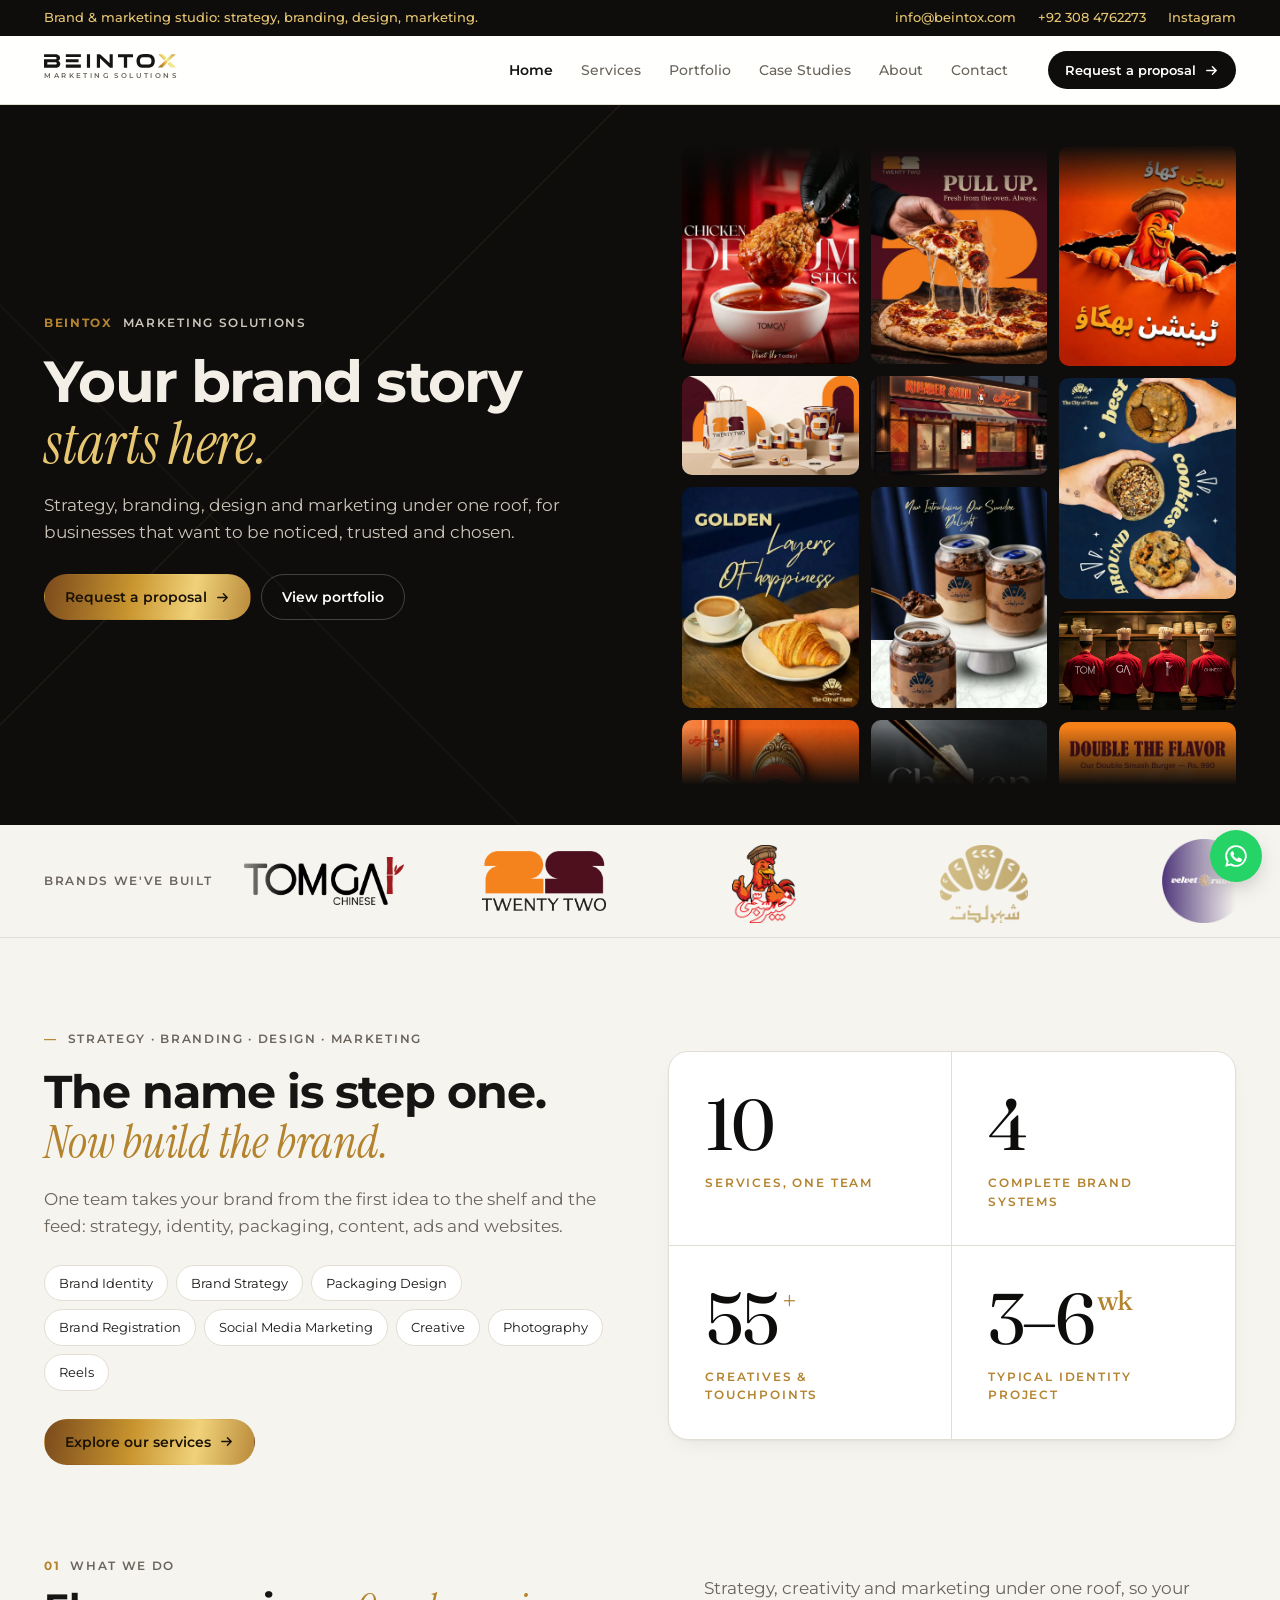
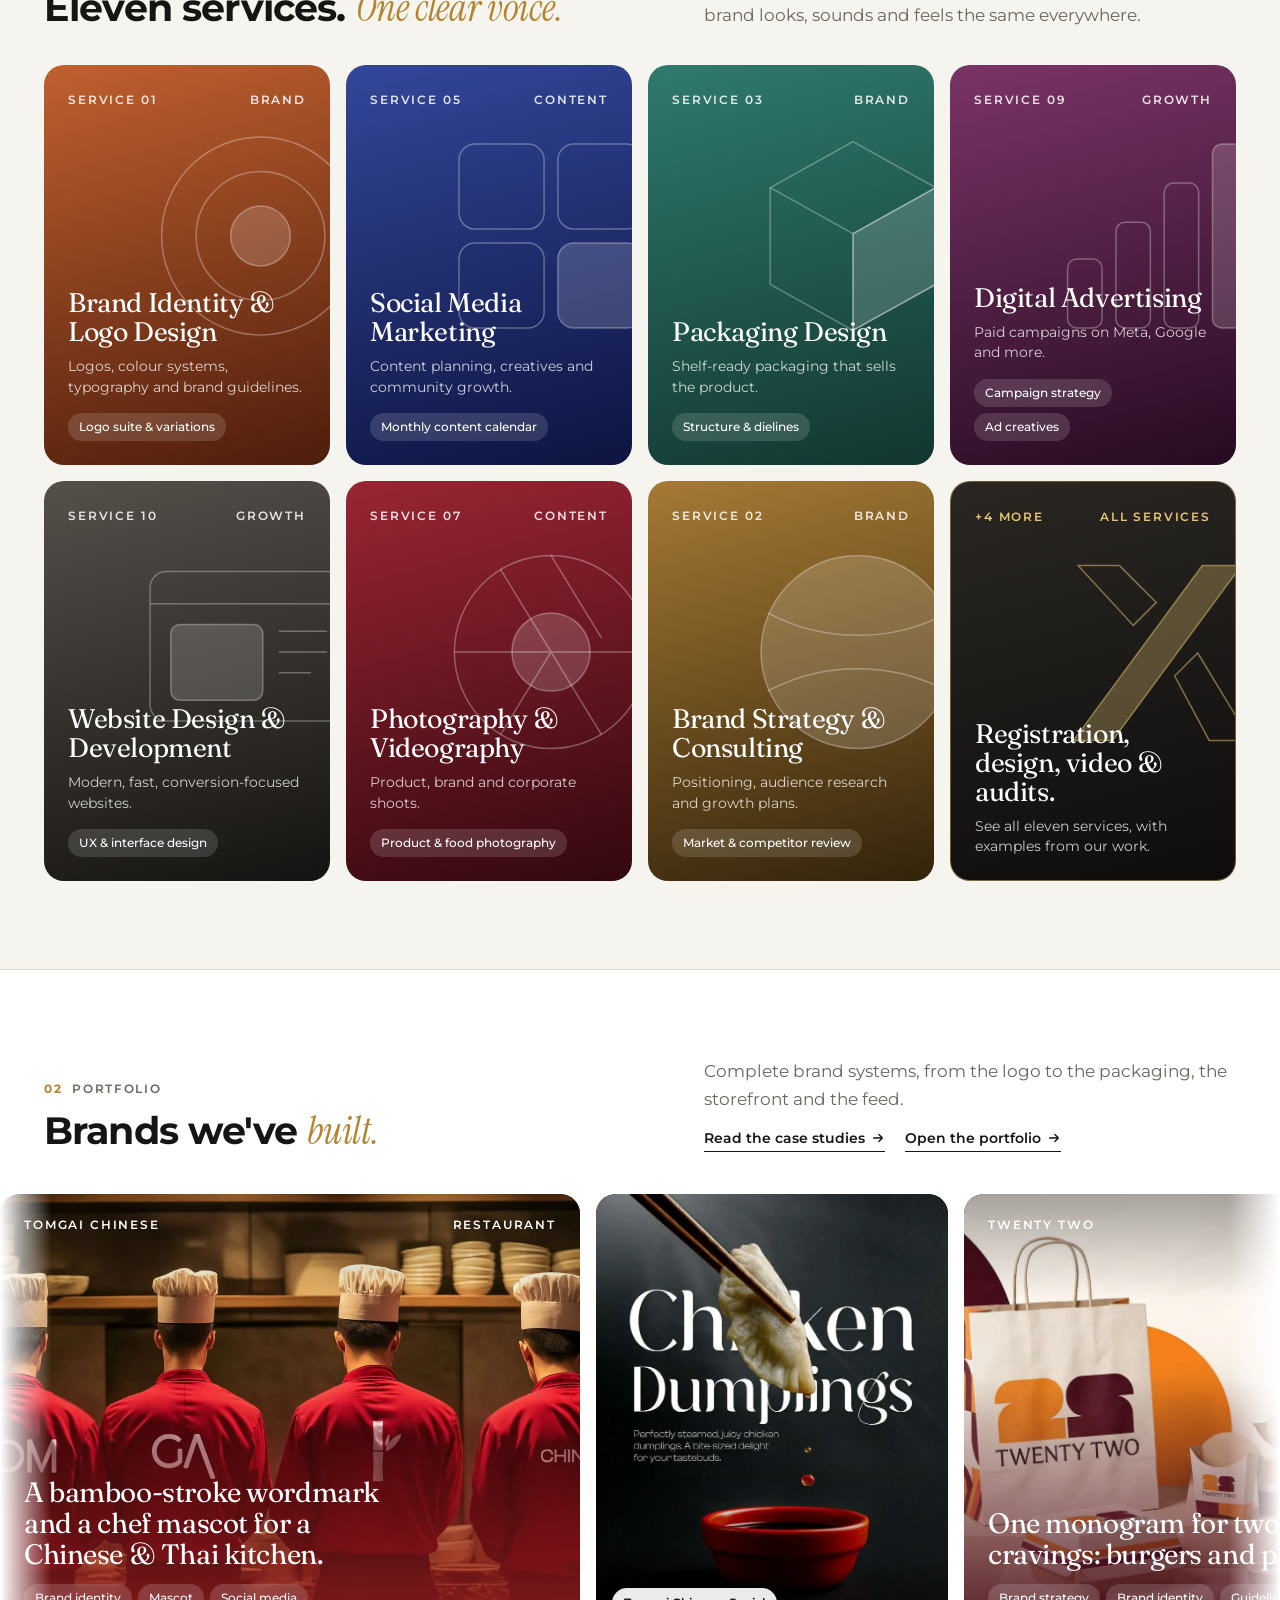
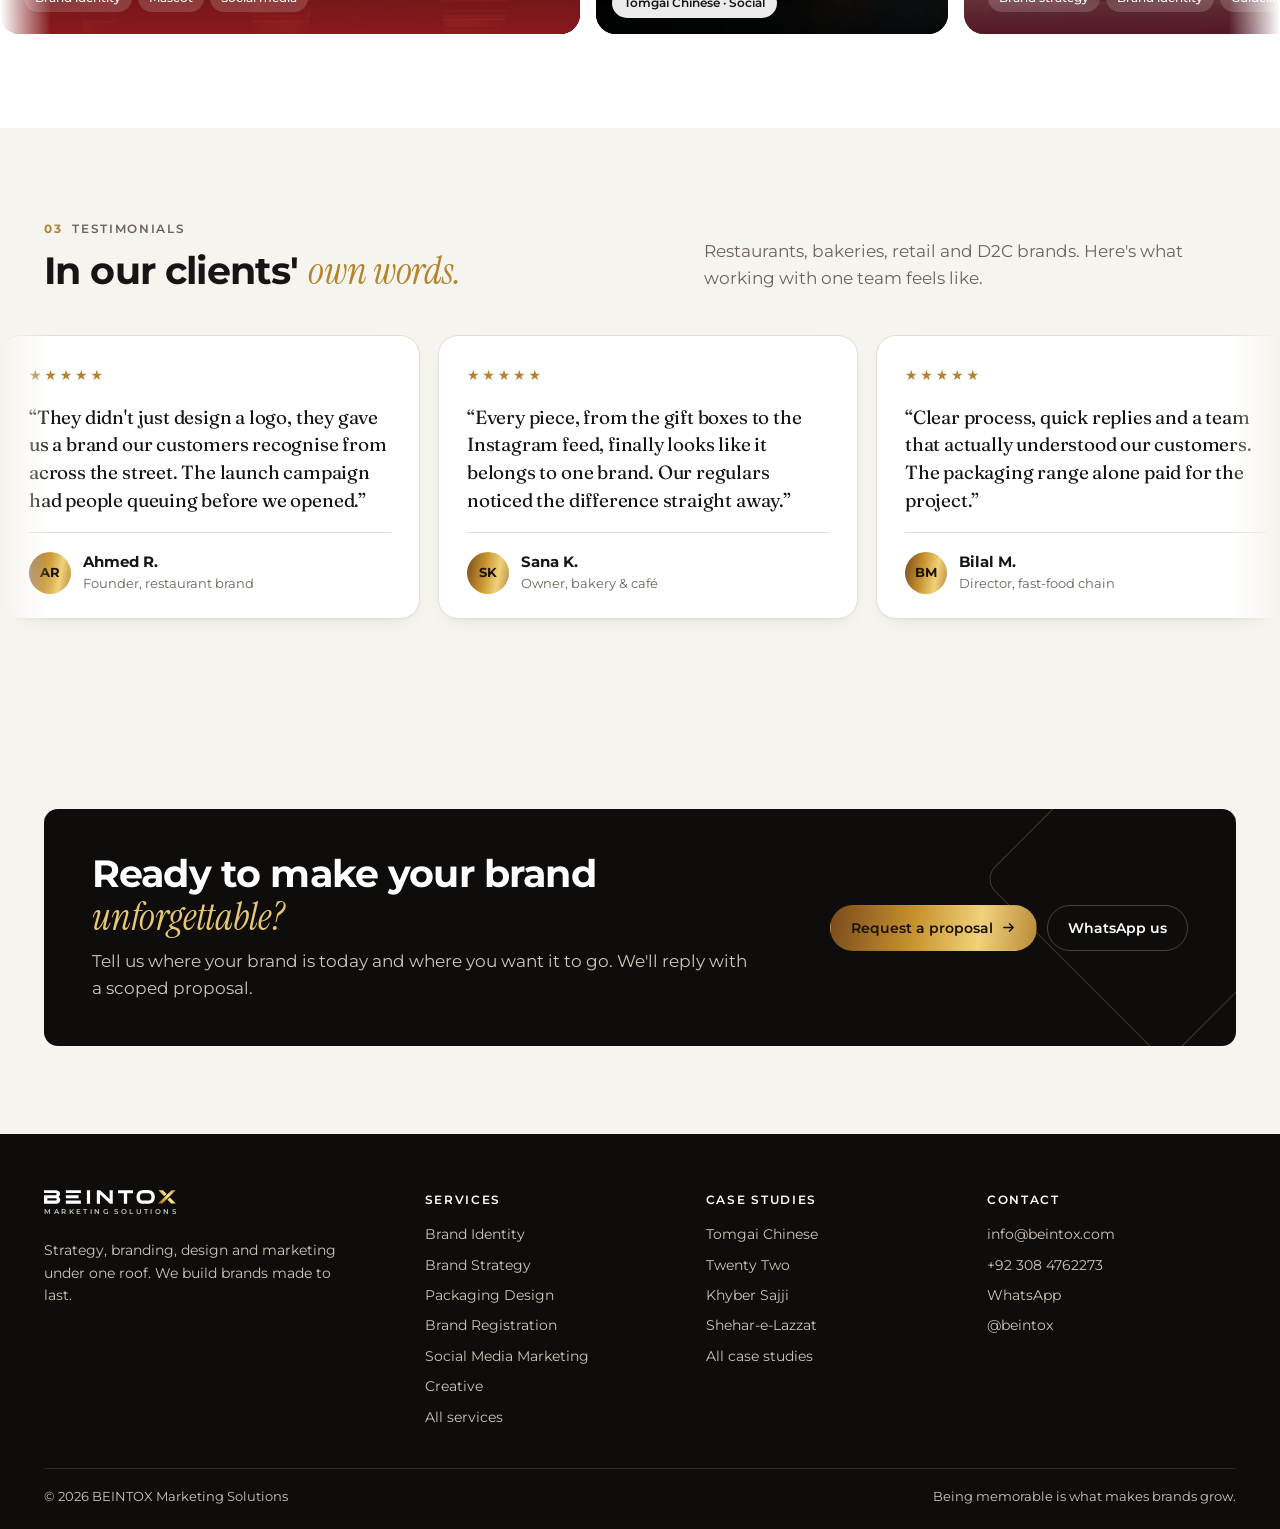
==== commit 5d643972: "Cards, motion and testimonials across the site - Logo subtitle sized to the wordmark width; gold top" ====
--- a/index.html
+++ b/index.html
@@ -14,8 +14,9 @@
 <link rel="icon" href="assets/img/favicon.svg" type="image/svg+xml">
 <link rel="preconnect" href="https://fonts.googleapis.com">
 <link rel="preconnect" href="https://fonts.gstatic.com" crossorigin>
-<link rel="stylesheet" href="https://fonts.googleapis.com/css2?family=Instrument+Serif:ital@1&family=Montserrat:wght@400;500;600;700&display=swap">
-<link rel="stylesheet" href="assets/css/style.css?v=10">
+<link rel="stylesheet" href="https://fonts.googleapis.com/css2?family=Fraunces:opsz,wght@9..144,400&family=Instrument+Serif:ital@1&family=Montserrat:wght@400;500;600;700&display=swap">
+<link rel="stylesheet" href="assets/css/style.css?v=15">
+<script>document.documentElement.classList.add("js")</script>
 <script type="application/ld+json">{"@context": "https://schema.org", "@type": "ProfessionalService", "name": "BEINTOX Marketing Solutions", "description": "Brand strategy, identity, design and marketing studio.", "email": "info@beintox.com", "telephone": "+923084762273", "address": {"@type": "PostalAddress", "addressCountry": "PK"}, "sameAs": ["https://instagram.com/beintox"], "makesOffer": [{"@type": "Offer", "itemOffered": {"@type": "Service", "name": "Brand Identity & Logo Design"}}, {"@type": "Offer", "itemOffered": {"@type": "Service", "name": "Brand Strategy & Consulting"}}, {"@type": "Offer", "itemOffered": {"@type": "Service", "name": "Packaging Design"}}, {"@type": "Offer", "itemOffered": {"@type": "Service", "name": "Brand Registration (IPO)"}}, {"@type": "Offer", "itemOffered": {"@type": "Service", "name": "Social Media Marketing"}}, {"@type": "Offer", "itemOffered": {"@type": "Service", "name": "Creative & Graphic Design"}}, {"@type": "Offer", "itemOffered": {"@type": "Service", "name": "Photography & Videography"}}, {"@type": "Offer", "itemOffered": {"@type": "Service", "name": "Reels & Video Editing"}}, {"@type": "Offer", "itemOffered": {"@type": "Service", "name": "Digital Advertising"}}, {"@type": "Offer", "itemOffered": {"@type": "Service", "name": "Website Design & Development"}}, {"@type": "Offer", "itemOffered": {"@type": "Service", "name": "Marketing Audit"}}]}</script>
 </head>
 <body>
@@ -30,7 +31,7 @@
   </ul>
 </div></div>
 <header class="nav"><div class="wrap">
-  <a href="index.html" aria-label="BEINTOX home"><span class="logo"><svg viewBox="0 0 968 102" role="img" aria-label="BEINTOX"><path d="M87.84 76.57C86.23 76.99 84.54 77.25 82.88 77.25C64.01 77.3 45.14 77.29 26.27 77.29C25.73 77.29 25.19 77.18 24.34 77.08L24.34 59.9C25.91 59.9 27.26 59.9 28.61 59.9C46.09 59.89 63.56 59.86 81.04 59.9C83.25 59.91 85.51 60.15 87.67 60.62C91.83 61.54 93.62 64.47 93.72 68.55C93.83 72.71 91.94 75.52 87.84 76.57M107.12 50.43C106.96 50.33 106.96 49.96 106.84 49.58C107.18 49.25 107.56 48.86 107.96 48.5C123.17 35.01 119.78 12.41 100.94 4.82C95.02 2.43 88.18 1.47 81.74 1.38C55.86 1.01 29.97 1.23 4.08 1.24C2.85 1.24 1.62 1.37 .23 1.44L.23 22.39C1.58 22.46 2.54 22.56 3.51 22.56C27.99 22.52 52.48 22.45 76.97 22.46C80.16 22.46 83.41 22.63 86.55 23.2C90.55 23.93 92.46 26.76 92.4 30.75C92.35 34.71 90.44 37.44 86.4 38.18C84.09 38.6 81.69 38.79 79.33 38.8C54.57 38.86 29.8 38.86 5.03 38.88C3.41 38.88 1.78 38.88 .08 38.88L.08 100.76C1.53 100.85 2.76 100.98 3.98 100.98C30.98 100.99 57.99 101.01 84.99 100.93C88.47 100.92 92.02 100.7 95.41 100C107.05 97.61 115.95 91.79 118.73 79.43C121.47 67.22 117.75 57.4 107.12 50.43ZM785.91 64.32C783.36 71.67 778.25 76.97 770.45 77.26C754.13 77.86 737.76 77.87 721.44 77.33C713.34 77.05 707.86 71.85 705.28 64.1C702.41 55.48 702.44 46.72 705.09 38.12C707.83 29.22 714.92 24.19 725.14 23.76C731.99 23.47 738.85 23.71 745.71 23.71C752.56 23.7 759.43 23.45 766.27 23.76C777.64 24.28 784.7 30.45 786.98 41.57C788.55 49.22 788.49 56.86 785.91 64.32M812.63 48.09C811.81 21.2 797.61 4.33 771.46 1.73C754.31 .03 736.8 .61 719.54 1.65C705.45 2.51 693.58 9.06 685.86 21.59C678.95 32.8 677.73 45.21 678.72 57.94C680.58 81.75 694.94 97.44 718.55 100.47C727.34 101.6 736.4 100.65 745.34 100.65C745.34 100.75 745.34 100.84 745.34 100.94C753.58 100.94 761.86 101.41 770.07 100.85C791.03 99.41 806.2 87.07 810.75 67.59C812.23 61.28 812.83 54.58 812.63 48.09ZM481.19 66.45C479.88 65.39 479.11 64.84 478.42 64.21C456.71 44.25 435.01 24.27 413.27 4.34C411.96 3.15 410.39 1.48 408.88 1.42C401.81 1.11 394.72 1.28 387.48 1.28L387.48 100.68L410.51 100.68L410.51 30.58C412.94 32.85 414.64 34.43 416.32 36.03C438.05 56.79 459.77 77.56 481.52 98.3C482.6 99.33 483.93 100.77 485.19 100.82C491.54 101.08 497.91 100.94 504.27 100.94L504.27 1.59L481.19 1.59ZM542.62 23.15H585.75V100.81H609.78V22.93H652.61V1.53H542.62ZM159.89 77.56h110.59v23.06H159.89zM160.07 1.44h110.62v21.39H160.07zM314.61 1.47h23.1v99.22h-23.1zM160.05 38.44h93.35v21.6H160.05z" fill="currentColor"/><path d="M835.75 99.75H868.25L965.75 1.5H935.75Z" fill="url(#bxg)"/><path d="M838.25 1.5H872L899.5 29.25L880.75 46.5Z" fill="url(#bxg)"/><path d="M905 71.5L923.25 54.25L967 99.75H933.25Z" fill="url(#bxg)"/></svg><small>MARKETING SOLUTIONS</small></span></a>
+  <a href="index.html" aria-label="BEINTOX home"><span class="logo"><svg viewBox="0 0 968 182" role="img" aria-label="BEINTOX Marketing Solutions"><path d="M87.84 76.57C86.23 76.99 84.54 77.25 82.88 77.25C64.01 77.3 45.14 77.29 26.27 77.29C25.73 77.29 25.19 77.18 24.34 77.08L24.34 59.9C25.91 59.9 27.26 59.9 28.61 59.9C46.09 59.89 63.56 59.86 81.04 59.9C83.25 59.91 85.51 60.15 87.67 60.62C91.83 61.54 93.62 64.47 93.72 68.55C93.83 72.71 91.94 75.52 87.84 76.57M107.12 50.43C106.96 50.33 106.96 49.96 106.84 49.58C107.18 49.25 107.56 48.86 107.96 48.5C123.17 35.01 119.78 12.41 100.94 4.82C95.02 2.43 88.18 1.47 81.74 1.38C55.86 1.01 29.97 1.23 4.08 1.24C2.85 1.24 1.62 1.37 .23 1.44L.23 22.39C1.58 22.46 2.54 22.56 3.51 22.56C27.99 22.52 52.48 22.45 76.97 22.46C80.16 22.46 83.41 22.63 86.55 23.2C90.55 23.93 92.46 26.76 92.4 30.75C92.35 34.71 90.44 37.44 86.4 38.18C84.09 38.6 81.69 38.79 79.33 38.8C54.57 38.86 29.8 38.86 5.03 38.88C3.41 38.88 1.78 38.88 .08 38.88L.08 100.76C1.53 100.85 2.76 100.98 3.98 100.98C30.98 100.99 57.99 101.01 84.99 100.93C88.47 100.92 92.02 100.7 95.41 100C107.05 97.61 115.95 91.79 118.73 79.43C121.47 67.22 117.75 57.4 107.12 50.43ZM785.91 64.32C783.36 71.67 778.25 76.97 770.45 77.26C754.13 77.86 737.76 77.87 721.44 77.33C713.34 77.05 707.86 71.85 705.28 64.1C702.41 55.48 702.44 46.72 705.09 38.12C707.83 29.22 714.92 24.19 725.14 23.76C731.99 23.47 738.85 23.71 745.71 23.71C752.56 23.7 759.43 23.45 766.27 23.76C777.64 24.28 784.7 30.45 786.98 41.57C788.55 49.22 788.49 56.86 785.91 64.32M812.63 48.09C811.81 21.2 797.61 4.33 771.46 1.73C754.31 .03 736.8 .61 719.54 1.65C705.45 2.51 693.58 9.06 685.86 21.59C678.95 32.8 677.73 45.21 678.72 57.94C680.58 81.75 694.94 97.44 718.55 100.47C727.34 101.6 736.4 100.65 745.34 100.65C745.34 100.75 745.34 100.84 745.34 100.94C753.58 100.94 761.86 101.41 770.07 100.85C791.03 99.41 806.2 87.07 810.75 67.59C812.23 61.28 812.83 54.58 812.63 48.09ZM481.19 66.45C479.88 65.39 479.11 64.84 478.42 64.21C456.71 44.25 435.01 24.27 413.27 4.34C411.96 3.15 410.39 1.48 408.88 1.42C401.81 1.11 394.72 1.28 387.48 1.28L387.48 100.68L410.51 100.68L410.51 30.58C412.94 32.85 414.64 34.43 416.32 36.03C438.05 56.79 459.77 77.56 481.52 98.3C482.6 99.33 483.93 100.77 485.19 100.82C491.54 101.08 497.91 100.94 504.27 100.94L504.27 1.59L481.19 1.59ZM542.62 23.15H585.75V100.81H609.78V22.93H652.61V1.53H542.62ZM159.89 77.56h110.59v23.06H159.89zM160.07 1.44h110.62v21.39H160.07zM314.61 1.47h23.1v99.22h-23.1zM160.05 38.44h93.35v21.6H160.05z" fill="currentColor"/><path d="M835.75 99.75H868.25L965.75 1.5H935.75Z" fill="url(#bxg)"/><path d="M838.25 1.5H872L899.5 29.25L880.75 46.5Z" fill="url(#bxg)"/><path d="M905 71.5L923.25 54.25L967 99.75H933.25Z" fill="url(#bxg)"/><text class="logo__sub" x="2" y="178" textLength="964" lengthAdjust="spacing">MARKETING SOLUTIONS</text></svg></span></a>
   <ul class="nav__links" id="nav-links"><li><a href="index.html" aria-current="page">Home</a></li><li><a href="services.html">Services</a></li><li><a href="portfolio.html">Portfolio</a></li><li><a href="case-studies.html">Case Studies</a></li><li><a href="about.html">About</a></li><li><a href="contact.html">Contact</a></li></ul>
   <a class="btn btn--dark btn--s nav__cta" href="contact.html">Request a proposal <svg viewBox="0 0 16 16" fill="none" aria-hidden="true"><path d="M3 8h10M9 4l4 4-4 4" stroke="currentColor" stroke-width="1.6" stroke-linecap="round" stroke-linejoin="round"/></svg></a>
   <button class="nav__toggle" type="button" aria-label="Menu" aria-expanded="false" aria-controls="nav-links"><svg viewBox="0 0 18 18" fill="none" aria-hidden="true"><path d="M2 5h14M2 9h14M2 13h14" stroke="currentColor" stroke-width="1.6" stroke-linecap="round"/></svg></button>
@@ -43,46 +44,136 @@
     <h1 class="h1">Your brand story <em>starts here.</em></h1>
     <p class="lead">Strategy, branding, design and marketing under one roof, for businesses that want to be noticed, trusted and chosen.</p>
     <div class="btns"><a class="btn btn--gold" href="contact.html">Request a proposal <svg viewBox="0 0 16 16" fill="none" aria-hidden="true"><path d="M3 8h10M9 4l4 4-4 4" stroke="currentColor" stroke-width="1.6" stroke-linecap="round" stroke-linejoin="round"/></svg></a><a class="btn btn--ghost" href="portfolio.html">View portfolio</a></div>
-    <dl class="hero__facts"><div><dt>11</dt><dd>Services, one team</dd></div><div><dt>4</dt><dd>Complete brand systems</dd></div><div><dt>3–6 wk</dt><dd>Typical identity project</dd></div></dl>
   </div>
   <div class="hero__wall" aria-label="Creatives designed by BEINTOX"><div class="wall__col" style="--dur:64s"><div class="wall__track"><a class="wall__item" href="portfolio.html#tomgai"><img src="assets/img/tomgai/post-drumstick.webp" alt="Tomgai creative by BEINTOX" width="800" height="992" fetchpriority="high" decoding="async"><span>Tomgai</span></a><a class="wall__item" href="portfolio.html#twenty-two"><img src="assets/img/twentytwo/pk-range.webp" alt="Twenty Two creative by BEINTOX" width="1600" height="892" fetchpriority="high" decoding="async"><span>Twenty Two</span></a><a class="wall__item" href="portfolio.html#shehar-e-lazzat"><img src="assets/img/shehar/post-golden-layers.webp" alt="Shehar-e-Lazzat creative by BEINTOX" width="800" height="1000" fetchpriority="high" decoding="async"><span>Shehar-e-Lazzat</span></a><a class="wall__item" href="portfolio.html#khyber-sajji"><img src="assets/img/khyber/post-door.webp" alt="Khyber Sajji creative by BEINTOX" width="800" height="1000" loading="lazy" decoding="async"><span>Khyber Sajji</span></a><a class="wall__item" href="portfolio.html#tomgai"><img src="assets/img/tomgai/app-billboard-1.webp" alt="Tomgai creative by BEINTOX" width="753" height="424" loading="lazy" decoding="async"><span>Tomgai</span></a><a class="wall__item" href="portfolio.html#twenty-two"><img src="assets/img/twentytwo/post-crunch.webp" alt="Twenty Two creative by BEINTOX" width="800" height="991" loading="lazy" decoding="async"><span>Twenty Two</span></a><a class="wall__item" href="portfolio.html#tomgai" tabindex="-1" aria-hidden="true"><img src="assets/img/tomgai/post-drumstick.webp" alt="Tomgai creative by BEINTOX" width="800" height="992" loading="lazy" decoding="async"><span>Tomgai</span></a><a class="wall__item" href="portfolio.html#twenty-two" tabindex="-1" aria-hidden="true"><img src="assets/img/twentytwo/pk-range.webp" alt="Twenty Two creative by BEINTOX" width="1600" height="892" loading="lazy" decoding="async"><span>Twenty Two</span></a><a class="wall__item" href="portfolio.html#shehar-e-lazzat" tabindex="-1" aria-hidden="true"><img src="assets/img/shehar/post-golden-layers.webp" alt="Shehar-e-Lazzat creative by BEINTOX" width="800" height="1000" loading="lazy" decoding="async"><span>Shehar-e-Lazzat</span></a><a class="wall__item" href="portfolio.html#khyber-sajji" tabindex="-1" aria-hidden="true"><img src="assets/img/khyber/post-door.webp" alt="Khyber Sajji creative by BEINTOX" width="800" height="1000" loading="lazy" decoding="async"><span>Khyber Sajji</span></a><a class="wall__item" href="portfolio.html#tomgai" tabindex="-1" aria-hidden="true"><img src="assets/img/tomgai/app-billboard-1.webp" alt="Tomgai creative by BEINTOX" width="753" height="424" loading="lazy" decoding="async"><span>Tomgai</span></a><a class="wall__item" href="portfolio.html#twenty-two" tabindex="-1" aria-hidden="true"><img src="assets/img/twentytwo/post-crunch.webp" alt="Twenty Two creative by BEINTOX" width="800" height="991" loading="lazy" decoding="async"><span>Twenty Two</span></a></div></div><div class="wall__col wall__col--down" style="--dur:76s"><div class="wall__track"><a class="wall__item" href="portfolio.html#twenty-two"><img src="assets/img/twentytwo/post-pull-up.webp" alt="Twenty Two creative by BEINTOX" width="800" height="991" fetchpriority="high" decoding="async"><span>Twenty Two</span></a><a class="wall__item" href="portfolio.html#khyber-sajji"><img src="assets/img/khyber/app-storefront.webp" alt="Khyber Sajji creative by BEINTOX" width="759" height="425" fetchpriority="high" decoding="async"><span>Khyber Sajji</span></a><a class="wall__item" href="portfolio.html#shehar-e-lazzat"><img src="assets/img/shehar/post-sundae.webp" alt="Shehar-e-Lazzat creative by BEINTOX" width="800" height="1000" fetchpriority="high" decoding="async"><span>Shehar-e-Lazzat</span></a><a class="wall__item" href="portfolio.html#tomgai"><img src="assets/img/tomgai/post-dumplings.webp" alt="Tomgai creative by BEINTOX" width="800" height="1001" loading="lazy" decoding="async"><span>Tomgai</span></a><a class="wall__item" href="portfolio.html#shehar-e-lazzat"><img src="assets/img/shehar/app-mockups.webp" alt="Shehar-e-Lazzat creative by BEINTOX" width="933" height="622" loading="lazy" decoding="async"><span>Shehar-e-Lazzat</span></a><a class="wall__item" href="portfolio.html#khyber-sajji"><img src="assets/img/khyber/post-hello-jii.webp" alt="Khyber Sajji creative by BEINTOX" width="800" height="1008" loading="lazy" decoding="async"><span>Khyber Sajji</span></a><a class="wall__item" href="portfolio.html#twenty-two" tabindex="-1" aria-hidden="true"><img src="assets/img/twentytwo/post-pull-up.webp" alt="Twenty Two creative by BEINTOX" width="800" height="991" loading="lazy" decoding="async"><span>Twenty Two</span></a><a class="wall__item" href="portfolio.html#khyber-sajji" tabindex="-1" aria-hidden="true"><img src="assets/img/khyber/app-storefront.webp" alt="Khyber Sajji creative by BEINTOX" width="759" height="425" loading="lazy" decoding="async"><span>Khyber Sajji</span></a><a class="wall__item" href="portfolio.html#shehar-e-lazzat" tabindex="-1" aria-hidden="true"><img src="assets/img/shehar/post-sundae.webp" alt="Shehar-e-Lazzat creative by BEINTOX" width="800" height="1000" loading="lazy" decoding="async"><span>Shehar-e-Lazzat</span></a><a class="wall__item" href="portfolio.html#tomgai" tabindex="-1" aria-hidden="true"><img src="assets/img/tomgai/post-dumplings.webp" alt="Tomgai creative by BEINTOX" width="800" height="1001" loading="lazy" decoding="async"><span>Tomgai</span></a><a class="wall__item" href="portfolio.html#shehar-e-lazzat" tabindex="-1" aria-hidden="true"><img src="assets/img/shehar/app-mockups.webp" alt="Shehar-e-Lazzat creative by BEINTOX" width="933" height="622" loading="lazy" decoding="async"><span>Shehar-e-Lazzat</span></a><a class="wall__item" href="portfolio.html#khyber-sajji" tabindex="-1" aria-hidden="true"><img src="assets/img/khyber/post-hello-jii.webp" alt="Khyber Sajji creative by BEINTOX" width="800" height="1008" loading="lazy" decoding="async"><span>Khyber Sajji</span></a></div></div><div class="wall__col" style="--dur:58s"><div class="wall__track"><a class="wall__item" href="portfolio.html#khyber-sajji"><img src="assets/img/khyber/post-tension.webp" alt="Khyber Sajji creative by BEINTOX" width="800" height="999" fetchpriority="high" decoding="async"><span>Khyber Sajji</span></a><a class="wall__item" href="portfolio.html#shehar-e-lazzat"><img src="assets/img/shehar/post-cookies.webp" alt="Shehar-e-Lazzat creative by BEINTOX" width="800" height="1001" fetchpriority="high" decoding="async"><span>Shehar-e-Lazzat</span></a><a class="wall__item" href="portfolio.html#tomgai"><img src="assets/img/tomgai/app-chefs.webp" alt="Tomgai creative by BEINTOX" width="1400" height="787" fetchpriority="high" decoding="async"><span>Tomgai</span></a><a class="wall__item" href="portfolio.html#twenty-two"><img src="assets/img/twentytwo/post-double.webp" alt="Twenty Two creative by BEINTOX" width="800" height="991" loading="lazy" decoding="async"><span>Twenty Two</span></a><a class="wall__item" href="portfolio.html#khyber-sajji"><img src="assets/img/khyber/photo-roast.webp" alt="Khyber Sajji creative by BEINTOX" width="379" height="213" loading="lazy" decoding="async"><span>Khyber Sajji</span></a><a class="wall__item" href="portfolio.html#shehar-e-lazzat"><img src="assets/img/shehar/post-donuts.webp" alt="Shehar-e-Lazzat creative by BEINTOX" width="800" height="1000" loading="lazy" decoding="async"><span>Shehar-e-Lazzat</span></a><a class="wall__item" href="portfolio.html#tomgai"><img src="assets/img/tomgai/post-legacy.webp" alt="Tomgai creative by BEINTOX" width="800" height="1001" loading="lazy" decoding="async"><span>Tomgai</span></a><a class="wall__item" href="portfolio.html#khyber-sajji" tabindex="-1" aria-hidden="true"><img src="assets/img/khyber/post-tension.webp" alt="Khyber Sajji creative by BEINTOX" width="800" height="999" loading="lazy" decoding="async"><span>Khyber Sajji</span></a><a class="wall__item" href="portfolio.html#shehar-e-lazzat" tabindex="-1" aria-hidden="true"><img src="assets/img/shehar/post-cookies.webp" alt="Shehar-e-Lazzat creative by BEINTOX" width="800" height="1001" loading="lazy" decoding="async"><span>Shehar-e-Lazzat</span></a><a class="wall__item" href="portfolio.html#tomgai" tabindex="-1" aria-hidden="true"><img src="assets/img/tomgai/app-chefs.webp" alt="Tomgai creative by BEINTOX" width="1400" height="787" loading="lazy" decoding="async"><span>Tomgai</span></a><a class="wall__item" href="portfolio.html#twenty-two" tabindex="-1" aria-hidden="true"><img src="assets/img/twentytwo/post-double.webp" alt="Twenty Two creative by BEINTOX" width="800" height="991" loading="lazy" decoding="async"><span>Twenty Two</span></a><a class="wall__item" href="portfolio.html#khyber-sajji" tabindex="-1" aria-hidden="true"><img src="assets/img/khyber/photo-roast.webp" alt="Khyber Sajji creative by BEINTOX" width="379" height="213" loading="lazy" decoding="async"><span>Khyber Sajji</span></a><a class="wall__item" href="portfolio.html#shehar-e-lazzat" tabindex="-1" aria-hidden="true"><img src="assets/img/shehar/post-donuts.webp" alt="Shehar-e-Lazzat creative by BEINTOX" width="800" height="1000" loading="lazy" decoding="async"><span>Shehar-e-Lazzat</span></a><a class="wall__item" href="portfolio.html#tomgai" tabindex="-1" aria-hidden="true"><img src="assets/img/tomgai/post-legacy.webp" alt="Tomgai creative by BEINTOX" width="800" height="1001" loading="lazy" decoding="async"><span>Tomgai</span></a></div></div></div>
 </div></section>
 
 <section class="clients" aria-label="Clients"><div class="wrap">
   <span class="clients__label">Brands we've built</span>
-  <div class="marquee"><div class="marquee__track"><a href="portfolio.html#tomgai" aria-label="Tomgai Chinese"><img src="assets/img/logos/tomgai.png" alt="Tomgai Chinese logo" width="891" height="263" fetchpriority="high" decoding="async"></a><a href="portfolio.html#twenty-two" aria-label="Twenty Two"><img src="assets/img/logos/twentytwo.png" alt="Twenty Two logo" width="753" height="364" fetchpriority="high" decoding="async"></a><a href="portfolio.html#khyber-sajji" aria-label="Khyber Sajji"><img src="assets/img/logos/khyber.png" alt="Khyber Sajji logo" width="562" height="682" fetchpriority="high" decoding="async"></a><a href="portfolio.html#shehar-e-lazzat" aria-label="Shehar-e-Lazzat"><img src="assets/img/logos/shehar.png" alt="Shehar-e-Lazzat logo" width="707" height="631" fetchpriority="high" decoding="async"></a><a href="portfolio.html#tomgai" aria-label="Tomgai Chinese"><img src="assets/img/logos/tomgai.png" alt="Tomgai Chinese logo" width="891" height="263" fetchpriority="high" decoding="async"></a><a href="portfolio.html#twenty-two" aria-label="Twenty Two"><img src="assets/img/logos/twentytwo.png" alt="Twenty Two logo" width="753" height="364" fetchpriority="high" decoding="async"></a><a href="portfolio.html#khyber-sajji" aria-label="Khyber Sajji"><img src="assets/img/logos/khyber.png" alt="Khyber Sajji logo" width="562" height="682" fetchpriority="high" decoding="async"></a><a href="portfolio.html#shehar-e-lazzat" aria-label="Shehar-e-Lazzat"><img src="assets/img/logos/shehar.png" alt="Shehar-e-Lazzat logo" width="707" height="631" fetchpriority="high" decoding="async"></a><a tabindex="-1" aria-hidden="true" href="portfolio.html#tomgai" aria-label="Tomgai Chinese"><img src="assets/img/logos/tomgai.png" alt="Tomgai Chinese logo" width="891" height="263" fetchpriority="high" decoding="async"></a><a tabindex="-1" aria-hidden="true" href="portfolio.html#twenty-two" aria-label="Twenty Two"><img src="assets/img/logos/twentytwo.png" alt="Twenty Two logo" width="753" height="364" fetchpriority="high" decoding="async"></a><a tabindex="-1" aria-hidden="true" href="portfolio.html#khyber-sajji" aria-label="Khyber Sajji"><img src="assets/img/logos/khyber.png" alt="Khyber Sajji logo" width="562" height="682" fetchpriority="high" decoding="async"></a><a tabindex="-1" aria-hidden="true" href="portfolio.html#shehar-e-lazzat" aria-label="Shehar-e-Lazzat"><img src="assets/img/logos/shehar.png" alt="Shehar-e-Lazzat logo" width="707" height="631" fetchpriority="high" decoding="async"></a><a tabindex="-1" aria-hidden="true" href="portfolio.html#tomgai" aria-label="Tomgai Chinese"><img src="assets/img/logos/tomgai.png" alt="Tomgai Chinese logo" width="891" height="263" fetchpriority="high" decoding="async"></a><a tabindex="-1" aria-hidden="true" href="portfolio.html#twenty-two" aria-label="Twenty Two"><img src="assets/img/logos/twentytwo.png" alt="Twenty Two logo" width="753" height="364" fetchpriority="high" decoding="async"></a><a tabindex="-1" aria-hidden="true" href="portfolio.html#khyber-sajji" aria-label="Khyber Sajji"><img src="assets/img/logos/khyber.png" alt="Khyber Sajji logo" width="562" height="682" fetchpriority="high" decoding="async"></a><a tabindex="-1" aria-hidden="true" href="portfolio.html#shehar-e-lazzat" aria-label="Shehar-e-Lazzat"><img src="assets/img/logos/shehar.png" alt="Shehar-e-Lazzat logo" width="707" height="631" fetchpriority="high" decoding="async"></a></div></div>
+  <div class="marquee"><div class="marquee__track"><a href="portfolio.html#tomgai" class="logo-s" aria-label="Tomgai Chinese"><img src="assets/img/logos/tomgai.png" alt="Tomgai Chinese logo" width="891" height="263" fetchpriority="high" decoding="async"></a><a href="portfolio.html#twenty-two" class="logo-s" aria-label="Twenty Two"><img src="assets/img/logos/twentytwo.png" alt="Twenty Two logo" width="753" height="364" fetchpriority="high" decoding="async"></a><a href="portfolio.html#khyber-sajji" class="logo-l" aria-label="Khyber Sajji"><img src="assets/img/logos/khyber.png" alt="Khyber Sajji logo" width="562" height="682" fetchpriority="high" decoding="async"></a><a href="portfolio.html#shehar-e-lazzat" class="logo-l" aria-label="Shehar-e-Lazzat"><img src="assets/img/logos/shehar.png" alt="Shehar-e-Lazzat logo" width="707" height="631" fetchpriority="high" decoding="async"></a><span class="logo-xl" role="img" aria-label="Velvet Crunch"><img src="assets/img/logos/velvetcrunch.png" alt="Velvet Crunch logo" width="700" height="699" fetchpriority="high" decoding="async"></span><span class="logo-l" role="img" aria-label="Leatherifyy"><img src="assets/img/logos/leatherifyy.png" alt="Leatherifyy logo" width="800" height="501" fetchpriority="high" decoding="async"></span><a href="portfolio.html#tomgai" class="logo-s" aria-label="Tomgai Chinese"><img src="assets/img/logos/tomgai.png" alt="Tomgai Chinese logo" width="891" height="263" fetchpriority="high" decoding="async"></a><a href="portfolio.html#twenty-two" class="logo-s" aria-label="Twenty Two"><img src="assets/img/logos/twentytwo.png" alt="Twenty Two logo" width="753" height="364" fetchpriority="high" decoding="async"></a><a href="portfolio.html#khyber-sajji" class="logo-l" aria-label="Khyber Sajji"><img src="assets/img/logos/khyber.png" alt="Khyber Sajji logo" width="562" height="682" fetchpriority="high" decoding="async"></a><a href="portfolio.html#shehar-e-lazzat" class="logo-l" aria-label="Shehar-e-Lazzat"><img src="assets/img/logos/shehar.png" alt="Shehar-e-Lazzat logo" width="707" height="631" fetchpriority="high" decoding="async"></a><span class="logo-xl" role="img" aria-label="Velvet Crunch"><img src="assets/img/logos/velvetcrunch.png" alt="Velvet Crunch logo" width="700" height="699" fetchpriority="high" decoding="async"></span><span class="logo-l" role="img" aria-label="Leatherifyy"><img src="assets/img/logos/leatherifyy.png" alt="Leatherifyy logo" width="800" height="501" fetchpriority="high" decoding="async"></span><a tabindex="-1" aria-hidden="true" href="portfolio.html#tomgai" class="logo-s" aria-label="Tomgai Chinese"><img src="assets/img/logos/tomgai.png" alt="Tomgai Chinese logo" width="891" height="263" fetchpriority="high" decoding="async"></a><a tabindex="-1" aria-hidden="true" href="portfolio.html#twenty-two" class="logo-s" aria-label="Twenty Two"><img src="assets/img/logos/twentytwo.png" alt="Twenty Two logo" width="753" height="364" fetchpriority="high" decoding="async"></a><a tabindex="-1" aria-hidden="true" href="portfolio.html#khyber-sajji" class="logo-l" aria-label="Khyber Sajji"><img src="assets/img/logos/khyber.png" alt="Khyber Sajji logo" width="562" height="682" fetchpriority="high" decoding="async"></a><a tabindex="-1" aria-hidden="true" href="portfolio.html#shehar-e-lazzat" class="logo-l" aria-label="Shehar-e-Lazzat"><img src="assets/img/logos/shehar.png" alt="Shehar-e-Lazzat logo" width="707" height="631" fetchpriority="high" decoding="async"></a><span class="logo-xl" aria-hidden="true" aria-label="Velvet Crunch"><img src="assets/img/logos/velvetcrunch.png" alt="Velvet Crunch logo" width="700" height="699" fetchpriority="high" decoding="async"></span><span class="logo-l" aria-hidden="true" aria-label="Leatherifyy"><img src="assets/img/logos/leatherifyy.png" alt="Leatherifyy logo" width="800" height="501" fetchpriority="high" decoding="async"></span><a tabindex="-1" aria-hidden="true" href="portfolio.html#tomgai" class="logo-s" aria-label="Tomgai Chinese"><img src="assets/img/logos/tomgai.png" alt="Tomgai Chinese logo" width="891" height="263" fetchpriority="high" decoding="async"></a><a tabindex="-1" aria-hidden="true" href="portfolio.html#twenty-two" class="logo-s" aria-label="Twenty Two"><img src="assets/img/logos/twentytwo.png" alt="Twenty Two logo" width="753" height="364" fetchpriority="high" decoding="async"></a><a tabindex="-1" aria-hidden="true" href="portfolio.html#khyber-sajji" class="logo-l" aria-label="Khyber Sajji"><img src="assets/img/logos/khyber.png" alt="Khyber Sajji logo" width="562" height="682" fetchpriority="high" decoding="async"></a><a tabindex="-1" aria-hidden="true" href="portfolio.html#shehar-e-lazzat" class="logo-l" aria-label="Shehar-e-Lazzat"><img src="assets/img/logos/shehar.png" alt="Shehar-e-Lazzat logo" width="707" height="631" fetchpriority="high" decoding="async"></a><span class="logo-xl" aria-hidden="true" aria-label="Velvet Crunch"><img src="assets/img/logos/velvetcrunch.png" alt="Velvet Crunch logo" width="700" height="699" fetchpriority="high" decoding="async"></span><span class="logo-l" aria-hidden="true" aria-label="Leatherifyy"><img src="assets/img/logos/leatherifyy.png" alt="Leatherifyy logo" width="800" height="501" fetchpriority="high" decoding="async"></span></div></div>
+</div></section>
+
+<section class="kband"><div class="wrap">
+  <div>
+    <span class="eyebrow"><b>—</b> Strategy · Branding · Design · Marketing</span>
+    <h2 class="h2">The name is step one. <em>Now build the brand.</em></h2>
+    <p class="lead">One team takes your brand from the first idea to the shelf and the feed: strategy, identity, packaging, content, ads and websites.</p>
+    <div class="kband__pills"><span>Brand Identity</span><span>Brand Strategy</span><span>Packaging Design</span><span>Brand Registration</span><span>Social Media Marketing</span><span>Creative</span><span>Photography</span><span>Reels</span></div>
+    <a class="btn btn--gold" href="services.html">Explore our services <svg viewBox="0 0 16 16" fill="none" aria-hidden="true"><path d="M3 8h10M9 4l4 4-4 4" stroke="currentColor" stroke-width="1.6" stroke-linecap="round" stroke-linejoin="round"/></svg></a>
+  </div>
+  <div class="kpis"><div class="kpi rv" style="--i:0"><b><span data-count="11">11</span><sup></sup></b><span>Services, one team</span></div><div class="kpi rv" style="--i:1"><b><span data-count="4">4</span><sup></sup></b><span>Complete brand systems</span></div><div class="kpi rv" style="--i:2"><b><span data-count="59">59</span><sup>+</sup></b><span>Creatives &amp; touchpoints</span></div><div class="kpi rv" style="--i:3"><b>3–<span data-count="6">6</span><sup>wk</sup></b><span>Typical identity project</span></div></div>
 </div></section>
 
 <section class="sec"><div class="wrap">
   <div class="head"><div><span class="eyebrow"><b>01</b> What we do</span><h2 class="h2">Eleven services. <em>One clear voice.</em></h2></div><div class="head__aside"><p class="lead">Strategy, creativity and marketing under one roof, so your brand looks, sounds and feels the same everywhere.</p></div></div>
-  <div class="grid g4"><a class="card svc-card" href="services.html#identity">
-  <h3 class="h3">Brand Identity &amp; Logo Design</h3><p>Logos, colour systems, typography and brand guidelines.</p><span class="card__go">Learn more <svg viewBox="0 0 16 16" fill="none" aria-hidden="true"><path d="M3 8h10M9 4l4 4-4 4" stroke="currentColor" stroke-width="1.6" stroke-linecap="round" stroke-linejoin="round"/></svg></span></a><a class="card svc-card" href="services.html#social">
-  <h3 class="h3">Social Media Marketing</h3><p>Content planning, creatives and community growth.</p><span class="card__go">Learn more <svg viewBox="0 0 16 16" fill="none" aria-hidden="true"><path d="M3 8h10M9 4l4 4-4 4" stroke="currentColor" stroke-width="1.6" stroke-linecap="round" stroke-linejoin="round"/></svg></span></a><a class="card svc-card" href="services.html#packaging">
-  <h3 class="h3">Packaging Design</h3><p>Shelf-ready packaging that sells the product.</p><span class="card__go">Learn more <svg viewBox="0 0 16 16" fill="none" aria-hidden="true"><path d="M3 8h10M9 4l4 4-4 4" stroke="currentColor" stroke-width="1.6" stroke-linecap="round" stroke-linejoin="round"/></svg></span></a><a class="card svc-card" href="services.html#ads">
-  <h3 class="h3">Digital Advertising</h3><p>Paid campaigns on Meta, Google and more.</p><span class="card__go">Learn more <svg viewBox="0 0 16 16" fill="none" aria-hidden="true"><path d="M3 8h10M9 4l4 4-4 4" stroke="currentColor" stroke-width="1.6" stroke-linecap="round" stroke-linejoin="round"/></svg></span></a><a class="card svc-card" href="services.html#web">
-  <h3 class="h3">Website Design &amp; Development</h3><p>Modern, fast, conversion-focused websites.</p><span class="card__go">Learn more <svg viewBox="0 0 16 16" fill="none" aria-hidden="true"><path d="M3 8h10M9 4l4 4-4 4" stroke="currentColor" stroke-width="1.6" stroke-linecap="round" stroke-linejoin="round"/></svg></span></a><a class="card svc-card" href="services.html#photo">
-  <h3 class="h3">Photography &amp; Videography</h3><p>Product, brand and corporate shoots.</p><span class="card__go">Learn more <svg viewBox="0 0 16 16" fill="none" aria-hidden="true"><path d="M3 8h10M9 4l4 4-4 4" stroke="currentColor" stroke-width="1.6" stroke-linecap="round" stroke-linejoin="round"/></svg></span></a><a class="card svc-card" href="services.html#strategy">
-  <h3 class="h3">Brand Strategy &amp; Consulting</h3><p>Positioning, audience research and growth plans.</p><span class="card__go">Learn more <svg viewBox="0 0 16 16" fill="none" aria-hidden="true"><path d="M3 8h10M9 4l4 4-4 4" stroke="currentColor" stroke-width="1.6" stroke-linecap="round" stroke-linejoin="round"/></svg></span></a>
-    <a class="card card--dark svc-card" href="services.html"><div><span class="card__n">+4 more</span><h3 class="h3">Registration, design, video &amp; audits.</h3></div><span class="card__go">All services <svg viewBox="0 0 16 16" fill="none" aria-hidden="true"><path d="M3 8h10M9 4l4 4-4 4" stroke="currentColor" stroke-width="1.6" stroke-linecap="round" stroke-linejoin="round"/></svg></span></a>
+  <div class="svcx-grid"><a class="svcx rv" href="services.html#identity" style="--c1:#c0602f;--c2:#4d1d0c;--i:0">
+  <div class="svcx__top"><span>Service 01</span><span>Brand</span></div>
+  <svg class="svcx__art" viewBox="0 0 200 200" aria-hidden="true"><circle class="o" cx="110" cy="100" r="86"/><circle class="o" cx="110" cy="100" r="56"/><circle class="a" cx="110" cy="100" r="26"/></svg>
+  <div class="svcx__body"><h3>Brand Identity &amp; Logo Design</h3><p>Logos, colour systems, typography and brand guidelines.</p><div class="svcx__tags"><span>Logo suite &amp; variations</span></div></div>
+  <span class="svcx__go" aria-hidden="true"><svg viewBox="0 0 16 16" fill="none" aria-hidden="true"><path d="M3 8h10M9 4l4 4-4 4" stroke="currentColor" stroke-width="1.6" stroke-linecap="round" stroke-linejoin="round"/></svg></span>
+</a><a class="svcx rv" href="services.html#social" style="--c1:#33479a;--c2:#0d1440;--i:1">
+  <div class="svcx__top"><span>Service 05</span><span>Content</span></div>
+  <svg class="svcx__art" viewBox="0 0 200 200" aria-hidden="true"><rect x="20" y="20" width="74" height="74" rx="14" class="o"/><rect x="106" y="20" width="74" height="74" rx="14" class="o"/><rect x="20" y="106" width="74" height="74" rx="14" class="o"/><rect class="a" x="106" y="106" width="74" height="74" rx="14"/></svg>
+  <div class="svcx__body"><h3>Social Media Marketing</h3><p>Content planning, creatives and community growth.</p><div class="svcx__tags"><span>Monthly content calendar</span></div></div>
+  <span class="svcx__go" aria-hidden="true"><svg viewBox="0 0 16 16" fill="none" aria-hidden="true"><path d="M3 8h10M9 4l4 4-4 4" stroke="currentColor" stroke-width="1.6" stroke-linecap="round" stroke-linejoin="round"/></svg></span>
+</a><a class="svcx rv" href="services.html#packaging" style="--c1:#2f7a6e;--c2:#123630;--i:2">
+  <div class="svcx__top"><span>Service 03</span><span>Brand</span></div>
+  <svg class="svcx__art" viewBox="0 0 200 200" aria-hidden="true"><path class="o" d="M100 18 172 58v84l-72 40-72-40V58z"/><path class="o" d="M28 58l72 40 72-40M100 98v84"/><path class="a" d="M100 98l72-40v84l-72 40z"/></svg>
+  <div class="svcx__body"><h3>Packaging Design</h3><p>Shelf-ready packaging that sells the product.</p><div class="svcx__tags"><span>Structure &amp; dielines</span></div></div>
+  <span class="svcx__go" aria-hidden="true"><svg viewBox="0 0 16 16" fill="none" aria-hidden="true"><path d="M3 8h10M9 4l4 4-4 4" stroke="currentColor" stroke-width="1.6" stroke-linecap="round" stroke-linejoin="round"/></svg></span>
+</a><a class="svcx rv" href="services.html#ads" style="--c1:#7a3466;--c2:#260b21;--i:3">
+  <div class="svcx__top"><span>Service 09</span><span>Growth</span></div>
+  <svg class="svcx__art" viewBox="0 0 200 200" aria-hidden="true"><rect class="o" x="24" y="120" width="30" height="60" rx="8"/><rect class="o" x="66" y="88" width="30" height="92" rx="8"/><rect class="o" x="108" y="54" width="30" height="126" rx="8"/><rect class="a" x="150" y="20" width="30" height="160" rx="8"/></svg>
+  <div class="svcx__body"><h3>Digital Advertising</h3><p>Paid campaigns on Meta, Google and more.</p><div class="svcx__tags"><span>Campaign strategy</span><span>Ad creatives</span></div></div>
+  <span class="svcx__go" aria-hidden="true"><svg viewBox="0 0 16 16" fill="none" aria-hidden="true"><path d="M3 8h10M9 4l4 4-4 4" stroke="currentColor" stroke-width="1.6" stroke-linecap="round" stroke-linejoin="round"/></svg></span>
+</a><a class="svcx rv" href="services.html#web" style="--c1:#55504a;--c2:#151311;--i:4">
+  <div class="svcx__top"><span>Service 10</span><span>Growth</span></div>
+  <svg class="svcx__art" viewBox="0 0 200 200" aria-hidden="true"><rect class="o" x="14" y="30" width="172" height="130" rx="14"/><path class="o" d="M14 58h172"/><rect class="a" x="32" y="76" width="80" height="66" rx="8"/><path class="o" d="M126 82h42M126 100h42M126 118h28"/></svg>
+  <div class="svcx__body"><h3>Website Design &amp; Development</h3><p>Modern, fast, conversion-focused websites.</p><div class="svcx__tags"><span>UX &amp; interface design</span></div></div>
+  <span class="svcx__go" aria-hidden="true"><svg viewBox="0 0 16 16" fill="none" aria-hidden="true"><path d="M3 8h10M9 4l4 4-4 4" stroke="currentColor" stroke-width="1.6" stroke-linecap="round" stroke-linejoin="round"/></svg></span>
+</a><a class="svcx rv" href="services.html#photo" style="--c1:#9a2533;--c2:#33080f;--i:5">
+  <div class="svcx__top"><span>Service 07</span><span>Content</span></div>
+  <svg class="svcx__art" viewBox="0 0 200 200" aria-hidden="true"><circle class="o" cx="100" cy="100" r="84"/><path class="o" d="M100 16l44 72M184 100l-84 0M144 172l-44-72M56 172l44-72M16 100h84M56 28l44 72"/><circle class="a" cx="100" cy="100" r="34"/></svg>
+  <div class="svcx__body"><h3>Photography &amp; Videography</h3><p>Product, brand and corporate shoots.</p><div class="svcx__tags"><span>Product &amp; food photography</span></div></div>
+  <span class="svcx__go" aria-hidden="true"><svg viewBox="0 0 16 16" fill="none" aria-hidden="true"><path d="M3 8h10M9 4l4 4-4 4" stroke="currentColor" stroke-width="1.6" stroke-linecap="round" stroke-linejoin="round"/></svg></span>
+</a><a class="svcx rv" href="services.html#strategy" style="--c1:#a57a34;--c2:#33230b;--i:6">
+  <div class="svcx__top"><span>Service 02</span><span>Brand</span></div>
+  <svg class="svcx__art" viewBox="0 0 200 200" aria-hidden="true"><circle class="a" cx="104" cy="100" r="84"/><path class="o" d="M26 66c48 26 108 26 156 0M26 134c48-26 108-26 156 0"/></svg>
+  <div class="svcx__body"><h3>Brand Strategy &amp; Consulting</h3><p>Positioning, audience research and growth plans.</p><div class="svcx__tags"><span>Market &amp; competitor review</span></div></div>
+  <span class="svcx__go" aria-hidden="true"><svg viewBox="0 0 16 16" fill="none" aria-hidden="true"><path d="M3 8h10M9 4l4 4-4 4" stroke="currentColor" stroke-width="1.6" stroke-linecap="round" stroke-linejoin="round"/></svg></span>
+</a>
+    <a class="svcx svcx--more rv" href="services.html" style="--i:7">
+      <div class="svcx__top"><span>+4 more</span><span>All services</span></div>
+      <svg class="svcx__art" viewBox="0 0 200 200" aria-hidden="true"><path class="a" d="M30 176h34L176 24h-34z"/><path class="o" d="M34 24h36l32 32-20 20zM118 120l20-20 46 76h-36z"/></svg>
+      <div class="svcx__body"><h3>Registration, design, video &amp; audits.</h3><p>See all eleven services, with examples from our work.</p></div>
+      <span class="svcx__go" aria-hidden="true"><svg viewBox="0 0 16 16" fill="none" aria-hidden="true"><path d="M3 8h10M9 4l4 4-4 4" stroke="currentColor" stroke-width="1.6" stroke-linecap="round" stroke-linejoin="round"/></svg></span>
+    </a>
   </div>
 </div></section>
 
 <section class="sec sec--white bt"><div class="wrap">
   <div class="head"><div><span class="eyebrow"><b>02</b> Portfolio</span><h2 class="h2">Brands we've <em>built.</em></h2></div><div class="head__aside"><p class="lead">Complete brand systems, from the logo to the packaging, the storefront and the feed.</p><div class="btns" style="gap:20px"><a class="link" href="case-studies.html">Read the case studies <svg viewBox="0 0 16 16" fill="none" aria-hidden="true"><path d="M3 8h10M9 4l4 4-4 4" stroke="currentColor" stroke-width="1.6" stroke-linecap="round" stroke-linejoin="round"/></svg></a><a class="link" href="portfolio.html">Open the portfolio <svg viewBox="0 0 16 16" fill="none" aria-hidden="true"><path d="M3 8h10M9 4l4 4-4 4" stroke="currentColor" stroke-width="1.6" stroke-linecap="round" stroke-linejoin="round"/></svg></a></div></div></div>
-  <div class="grid g2"><a class="case" href="case-study-tomgai.html">
-  <div class="case__img"><img src="assets/img/tomgai/app-chefs.webp" alt="Tomgai Chinese brand work by BEINTOX" width="1400" height="787" loading="lazy" decoding="async"></div>
-  <div class="case__body"><h3 class="h3">Tomgai Chinese</h3><span class="case__sector">Restaurant · Chinese &amp; Thai</span>
-  <p>A warm, modern identity for a Chinese &amp; Thai kitchen. A bamboo-stroke wordmark, a cheerful chef mascot and a red-and-cream system that runs from chopstick sleeves to billboards.</p><div class="tags"><span class="tag">Brand identity</span><span class="tag">Mascot</span><span class="tag">Social media</span><span class="tag">Packaging</span></div></div></a><a class="case" href="case-study-twenty-two.html">
-  <div class="case__img"><img src="assets/img/twentytwo/pk-range.webp" alt="Twenty Two brand work by BEINTOX" width="1600" height="892" loading="lazy" decoding="async"></div>
-  <div class="case__body"><h3 class="h3">Twenty Two</h3><span class="case__sector">Fast food · Burgers &amp; pizza</span>
-  <p>Two shapes. One identity. A bold “22” monogram in orange and maroon for a burger-and-pizza brand, built into a full guideline book, a packaging range and a launch feed.</p><div class="tags"><span class="tag">Brand strategy</span><span class="tag">Brand identity</span><span class="tag">Guidelines</span><span class="tag">Packaging</span></div></div></a><a class="case" href="case-study-khyber-sajji.html">
-  <div class="case__img"><img src="assets/img/khyber/app-storefront.webp" alt="Khyber Sajji brand work by BEINTOX" width="759" height="425" loading="lazy" decoding="async"></div>
-  <div class="case__body"><h3 class="h3">Khyber Sajji</h3><span class="case__sector">Restaurant · Traditional sajji</span>
-  <p>A bold, friendly identity for Khyber-style roasted chicken: a mascot in a Peshawari cap, Urdu-first lettering and a teaser campaign that built anticipation in Lahore before the doors opened.</p><div class="tags"><span class="tag">Brand identity</span><span class="tag">Mascot &amp; illustration</span><span class="tag">Launch campaign</span><span class="tag">Website &amp; app</span></div></div></a><a class="case" href="case-study-shehar-e-lazzat.html">
-  <div class="case__img"><img src="assets/img/shehar/app-mockups.webp" alt="Shehar-e-Lazzat brand work by BEINTOX" width="933" height="622" loading="lazy" decoding="async"></div>
-  <div class="case__body"><h3 class="h3">Shehar-e-Lazzat</h3><span class="case__sector">Bakery &amp; café</span>
-  <p>The City of Taste. A navy-and-gold identity for a modern bakery rooted in tradition: a croissant-crown logo, jar desserts, gift boxes and a feed that sells every bake.</p><div class="tags"><span class="tag">Brand identity</span><span class="tag">Packaging</span><span class="tag">Stationery</span><span class="tag">Social media</span></div></div></a></div>
-</div></section>
+</div>
+<div class="reel" aria-label="Brands we have built"><div class="reel__track"><a class="rc rc--case" href="case-study-tomgai.html" style="--brand:#8f1a1e">
+  <img src="assets/img/tomgai/app-chefs.webp" alt="Tomgai Chinese brand work by BEINTOX" width="1400" height="787" loading="lazy" decoding="async">
+  <span class="rc__top"><span>Tomgai Chinese</span><span>Restaurant</span></span>
+  <span class="rc__body"><b>A bamboo-stroke wordmark and a chef mascot for a Chinese &amp; Thai kitchen.</b><span class="rc__tags"><span>Brand identity</span><span>Mascot</span><span>Social media</span></span></span></a><a class="rc rc--post" href="portfolio.html#tomgai" style="--brand:#8f1a1e">
+  <img src="assets/img/tomgai/post-dumplings.webp" alt="Tomgai Chinese: Chicken dumplings" width="800" height="1001" loading="lazy" decoding="async">
+  <span class="rc__chip">Tomgai Chinese · Social</span></a><a class="rc rc--case" href="case-study-twenty-two.html" style="--brand:#4b111f">
+  <img src="assets/img/twentytwo/pk-range.webp" alt="Twenty Two brand work by BEINTOX" width="1600" height="892" loading="lazy" decoding="async">
+  <span class="rc__top"><span>Twenty Two</span><span>Fast food</span></span>
+  <span class="rc__body"><b>One monogram for two cravings: burgers and pizza.</b><span class="rc__tags"><span>Brand strategy</span><span>Brand identity</span><span>Guidelines</span></span></span></a><a class="rc rc--post" href="portfolio.html#twenty-two" style="--brand:#4b111f">
+  <img src="assets/img/twentytwo/post-coming.webp" alt="Twenty Two: Something big is coming" width="800" height="991" loading="lazy" decoding="async">
+  <span class="rc__chip">Twenty Two · Social</span></a><a class="rc rc--case" href="case-study-khyber-sajji.html" style="--brand:#a82c17">
+  <img src="assets/img/khyber/app-storefront.webp" alt="Khyber Sajji brand work by BEINTOX" width="759" height="425" loading="lazy" decoding="async">
+  <span class="rc__top"><span>Khyber Sajji</span><span>Restaurant</span></span>
+  <span class="rc__body"><b>A mascot in a Peshawari cap launched the brand before the doors opened.</b><span class="rc__tags"><span>Brand identity</span><span>Mascot &amp; illustration</span><span>Launch campaign</span></span></span></a><a class="rc rc--post" href="portfolio.html#khyber-sajji" style="--brand:#a82c17">
+  <img src="assets/img/khyber/post-door.webp" alt="Khyber Sajji: The door hanger" width="800" height="1000" loading="lazy" decoding="async">
+  <span class="rc__chip">Khyber Sajji · Social</span></a><a class="rc rc--case" href="case-study-shehar-e-lazzat.html" style="--brand:#13203a">
+  <img src="assets/img/shehar/app-mockups.webp" alt="Shehar-e-Lazzat brand work by BEINTOX" width="933" height="622" loading="lazy" decoding="async">
+  <span class="rc__top"><span>Shehar-e-Lazzat</span><span>Bakery &amp; café</span></span>
+  <span class="rc__body"><b>A navy-and-gold bakery brand, crowned by a croissant.</b><span class="rc__tags"><span>Brand identity</span><span>Packaging</span><span>Stationery</span></span></span></a><a class="rc rc--post" href="portfolio.html#shehar-e-lazzat" style="--brand:#13203a">
+  <img src="assets/img/shehar/post-golden-layers.webp" alt="Shehar-e-Lazzat: Golden layers of happiness" width="800" height="1000" loading="lazy" decoding="async">
+  <span class="rc__chip">Shehar-e-Lazzat · Social</span></a><a class="rc rc--case" href="case-study-tomgai.html" style="--brand:#8f1a1e" tabindex="-1" aria-hidden="true">
+  <img src="assets/img/tomgai/app-chefs.webp" alt="" width="1400" height="787" loading="lazy" decoding="async">
+  <span class="rc__top"><span>Tomgai Chinese</span><span>Restaurant</span></span>
+  <span class="rc__body"><b>A bamboo-stroke wordmark and a chef mascot for a Chinese &amp; Thai kitchen.</b><span class="rc__tags"><span>Brand identity</span><span>Mascot</span><span>Social media</span></span></span></a><a class="rc rc--post" href="portfolio.html#tomgai" style="--brand:#8f1a1e" tabindex="-1" aria-hidden="true">
+  <img src="assets/img/tomgai/post-dumplings.webp" alt="" width="800" height="1001" loading="lazy" decoding="async">
+  <span class="rc__chip">Tomgai Chinese · Social</span></a><a class="rc rc--case" href="case-study-twenty-two.html" style="--brand:#4b111f" tabindex="-1" aria-hidden="true">
+  <img src="assets/img/twentytwo/pk-range.webp" alt="" width="1600" height="892" loading="lazy" decoding="async">
+  <span class="rc__top"><span>Twenty Two</span><span>Fast food</span></span>
+  <span class="rc__body"><b>One monogram for two cravings: burgers and pizza.</b><span class="rc__tags"><span>Brand strategy</span><span>Brand identity</span><span>Guidelines</span></span></span></a><a class="rc rc--post" href="portfolio.html#twenty-two" style="--brand:#4b111f" tabindex="-1" aria-hidden="true">
+  <img src="assets/img/twentytwo/post-coming.webp" alt="" width="800" height="991" loading="lazy" decoding="async">
+  <span class="rc__chip">Twenty Two · Social</span></a><a class="rc rc--case" href="case-study-khyber-sajji.html" style="--brand:#a82c17" tabindex="-1" aria-hidden="true">
+  <img src="assets/img/khyber/app-storefront.webp" alt="" width="759" height="425" loading="lazy" decoding="async">
+  <span class="rc__top"><span>Khyber Sajji</span><span>Restaurant</span></span>
+  <span class="rc__body"><b>A mascot in a Peshawari cap launched the brand before the doors opened.</b><span class="rc__tags"><span>Brand identity</span><span>Mascot &amp; illustration</span><span>Launch campaign</span></span></span></a><a class="rc rc--post" href="portfolio.html#khyber-sajji" style="--brand:#a82c17" tabindex="-1" aria-hidden="true">
+  <img src="assets/img/khyber/post-door.webp" alt="" width="800" height="1000" loading="lazy" decoding="async">
+  <span class="rc__chip">Khyber Sajji · Social</span></a><a class="rc rc--case" href="case-study-shehar-e-lazzat.html" style="--brand:#13203a" tabindex="-1" aria-hidden="true">
+  <img src="assets/img/shehar/app-mockups.webp" alt="" width="933" height="622" loading="lazy" decoding="async">
+  <span class="rc__top"><span>Shehar-e-Lazzat</span><span>Bakery &amp; café</span></span>
+  <span class="rc__body"><b>A navy-and-gold bakery brand, crowned by a croissant.</b><span class="rc__tags"><span>Brand identity</span><span>Packaging</span><span>Stationery</span></span></span></a><a class="rc rc--post" href="portfolio.html#shehar-e-lazzat" style="--brand:#13203a" tabindex="-1" aria-hidden="true">
+  <img src="assets/img/shehar/post-golden-layers.webp" alt="" width="800" height="1000" loading="lazy" decoding="async">
+  <span class="rc__chip">Shehar-e-Lazzat · Social</span></a></div></div>
+</section>
+
+<section class="sec tms"><div class="wrap">
+  <div class="head"><div><span class="eyebrow"><b>03</b> Testimonials</span><h2 class="h2">In our clients' <em>own words.</em></h2></div><div class="head__aside"><p class="lead">Restaurants, bakeries, retail and D2C brands. Here's what working with one team feels like.</p></div></div>
+</div>
+<div class="reel reel--tm" aria-label="Client testimonials"><div class="reel__track"><figure class="tm"><span class="tm__stars" aria-label="5 out of 5">★★★★★</span><blockquote>“They didn&#x27;t just design a logo, they gave us a brand our customers recognise from across the street. The launch campaign had people queuing before we opened.”</blockquote>
+  <figcaption><span class="tm__av">AR</span><span><b>Ahmed R.</b><small>Founder, restaurant brand</small></span></figcaption></figure><figure class="tm"><span class="tm__stars" aria-label="5 out of 5">★★★★★</span><blockquote>“Every piece, from the gift boxes to the Instagram feed, finally looks like it belongs to one brand. Our regulars noticed the difference straight away.”</blockquote>
+  <figcaption><span class="tm__av">SK</span><span><b>Sana K.</b><small>Owner, bakery &amp; café</small></span></figcaption></figure><figure class="tm"><span class="tm__stars" aria-label="5 out of 5">★★★★★</span><blockquote>“Clear process, quick replies and a team that actually understood our customers. The packaging range alone paid for the project.”</blockquote>
+  <figcaption><span class="tm__av">BM</span><span><b>Bilal M.</b><small>Director, fast-food chain</small></span></figcaption></figure><figure class="tm"><span class="tm__stars" aria-label="5 out of 5">★★★★★</span><blockquote>“BEINTOX handled strategy, design and our monthly content. One team, one voice. It&#x27;s made growing the brand so much easier.”</blockquote>
+  <figcaption><span class="tm__av">HA</span><span><b>Hira A.</b><small>Co-founder, D2C snack brand</small></span></figcaption></figure><figure class="tm"><span class="tm__stars" aria-label="5 out of 5">★★★★★</span><blockquote>“Sharp, modern identity and a website that converts. They pushed us to define who we&#x27;re for before touching a single colour.”</blockquote>
+  <figcaption><span class="tm__av">UT</span><span><b>Usman T.</b><small>Founder, leather goods</small></span></figcaption></figure><figure class="tm"><span class="tm__stars" aria-label="5 out of 5">★★★★★</span><blockquote>“Our ads finally look premium and perform better. Monthly reports are clear, and we always know what&#x27;s coming next.”</blockquote>
+  <figcaption><span class="tm__av">MS</span><span><b>Maryam S.</b><small>Marketing lead, retail</small></span></figcaption></figure><figure class="tm" aria-hidden="true"><span class="tm__stars" aria-label="5 out of 5">★★★★★</span><blockquote>“They didn&#x27;t just design a logo, they gave us a brand our customers recognise from across the street. The launch campaign had people queuing before we opened.”</blockquote>
+  <figcaption><span class="tm__av">AR</span><span><b>Ahmed R.</b><small>Founder, restaurant brand</small></span></figcaption></figure><figure class="tm" aria-hidden="true"><span class="tm__stars" aria-label="5 out of 5">★★★★★</span><blockquote>“Every piece, from the gift boxes to the Instagram feed, finally looks like it belongs to one brand. Our regulars noticed the difference straight away.”</blockquote>
+  <figcaption><span class="tm__av">SK</span><span><b>Sana K.</b><small>Owner, bakery &amp; café</small></span></figcaption></figure><figure class="tm" aria-hidden="true"><span class="tm__stars" aria-label="5 out of 5">★★★★★</span><blockquote>“Clear process, quick replies and a team that actually understood our customers. The packaging range alone paid for the project.”</blockquote>
+  <figcaption><span class="tm__av">BM</span><span><b>Bilal M.</b><small>Director, fast-food chain</small></span></figcaption></figure><figure class="tm" aria-hidden="true"><span class="tm__stars" aria-label="5 out of 5">★★★★★</span><blockquote>“BEINTOX handled strategy, design and our monthly content. One team, one voice. It&#x27;s made growing the brand so much easier.”</blockquote>
+  <figcaption><span class="tm__av">HA</span><span><b>Hira A.</b><small>Co-founder, D2C snack brand</small></span></figcaption></figure><figure class="tm" aria-hidden="true"><span class="tm__stars" aria-label="5 out of 5">★★★★★</span><blockquote>“Sharp, modern identity and a website that converts. They pushed us to define who we&#x27;re for before touching a single colour.”</blockquote>
+  <figcaption><span class="tm__av">UT</span><span><b>Usman T.</b><small>Founder, leather goods</small></span></figcaption></figure><figure class="tm" aria-hidden="true"><span class="tm__stars" aria-label="5 out of 5">★★★★★</span><blockquote>“Our ads finally look premium and perform better. Monthly reports are clear, and we always know what&#x27;s coming next.”</blockquote>
+  <figcaption><span class="tm__av">MS</span><span><b>Maryam S.</b><small>Marketing lead, retail</small></span></figcaption></figure></div></div>
+</section>
 
 <section class="sec"><div class="wrap"><div class="cta">
   <div><h2 class="h2">Ready to make your brand <em>unforgettable?</em></h2><p class="lead">Tell us where your brand is today and where you want it to go. We'll reply with a scoped proposal.</p></div>
@@ -93,7 +184,7 @@
 </main>
 <footer class="footer"><div class="wrap">
   <div class="footer__grid">
-    <div class="footer__brand"><span class="logo logo--light"><svg viewBox="0 0 968 102" role="img" aria-label="BEINTOX"><path d="M87.84 76.57C86.23 76.99 84.54 77.25 82.88 77.25C64.01 77.3 45.14 77.29 26.27 77.29C25.73 77.29 25.19 77.18 24.34 77.08L24.34 59.9C25.91 59.9 27.26 59.9 28.61 59.9C46.09 59.89 63.56 59.86 81.04 59.9C83.25 59.91 85.51 60.15 87.67 60.62C91.83 61.54 93.62 64.47 93.72 68.55C93.83 72.71 91.94 75.52 87.84 76.57M107.12 50.43C106.96 50.33 106.96 49.96 106.84 49.58C107.18 49.25 107.56 48.86 107.96 48.5C123.17 35.01 119.78 12.41 100.94 4.82C95.02 2.43 88.18 1.47 81.74 1.38C55.86 1.01 29.97 1.23 4.08 1.24C2.85 1.24 1.62 1.37 .23 1.44L.23 22.39C1.58 22.46 2.54 22.56 3.51 22.56C27.99 22.52 52.48 22.45 76.97 22.46C80.16 22.46 83.41 22.63 86.55 23.2C90.55 23.93 92.46 26.76 92.4 30.75C92.35 34.71 90.44 37.44 86.4 38.18C84.09 38.6 81.69 38.79 79.33 38.8C54.57 38.86 29.8 38.86 5.03 38.88C3.41 38.88 1.78 38.88 .08 38.88L.08 100.76C1.53 100.85 2.76 100.98 3.98 100.98C30.98 100.99 57.99 101.01 84.99 100.93C88.47 100.92 92.02 100.7 95.41 100C107.05 97.61 115.95 91.79 118.73 79.43C121.47 67.22 117.75 57.4 107.12 50.43ZM785.91 64.32C783.36 71.67 778.25 76.97 770.45 77.26C754.13 77.86 737.76 77.87 721.44 77.33C713.34 77.05 707.86 71.85 705.28 64.1C702.41 55.48 702.44 46.72 705.09 38.12C707.83 29.22 714.92 24.19 725.14 23.76C731.99 23.47 738.85 23.71 745.71 23.71C752.56 23.7 759.43 23.45 766.27 23.76C777.64 24.28 784.7 30.45 786.98 41.57C788.55 49.22 788.49 56.86 785.91 64.32M812.63 48.09C811.81 21.2 797.61 4.33 771.46 1.73C754.31 .03 736.8 .61 719.54 1.65C705.45 2.51 693.58 9.06 685.86 21.59C678.95 32.8 677.73 45.21 678.72 57.94C680.58 81.75 694.94 97.44 718.55 100.47C727.34 101.6 736.4 100.65 745.34 100.65C745.34 100.75 745.34 100.84 745.34 100.94C753.58 100.94 761.86 101.41 770.07 100.85C791.03 99.41 806.2 87.07 810.75 67.59C812.23 61.28 812.83 54.58 812.63 48.09ZM481.19 66.45C479.88 65.39 479.11 64.84 478.42 64.21C456.71 44.25 435.01 24.27 413.27 4.34C411.96 3.15 410.39 1.48 408.88 1.42C401.81 1.11 394.72 1.28 387.48 1.28L387.48 100.68L410.51 100.68L410.51 30.58C412.94 32.85 414.64 34.43 416.32 36.03C438.05 56.79 459.77 77.56 481.52 98.3C482.6 99.33 483.93 100.77 485.19 100.82C491.54 101.08 497.91 100.94 504.27 100.94L504.27 1.59L481.19 1.59ZM542.62 23.15H585.75V100.81H609.78V22.93H652.61V1.53H542.62ZM159.89 77.56h110.59v23.06H159.89zM160.07 1.44h110.62v21.39H160.07zM314.61 1.47h23.1v99.22h-23.1zM160.05 38.44h93.35v21.6H160.05z" fill="currentColor"/><path d="M835.75 99.75H868.25L965.75 1.5H935.75Z" fill="url(#bxg)"/><path d="M838.25 1.5H872L899.5 29.25L880.75 46.5Z" fill="url(#bxg)"/><path d="M905 71.5L923.25 54.25L967 99.75H933.25Z" fill="url(#bxg)"/></svg><small>MARKETING SOLUTIONS</small></span><p>Strategy, branding, design and marketing under one roof. We build brands made to last.</p></div>
+    <div class="footer__brand"><span class="logo logo--light"><svg viewBox="0 0 968 182" role="img" aria-label="BEINTOX Marketing Solutions"><path d="M87.84 76.57C86.23 76.99 84.54 77.25 82.88 77.25C64.01 77.3 45.14 77.29 26.27 77.29C25.73 77.29 25.19 77.18 24.34 77.08L24.34 59.9C25.91 59.9 27.26 59.9 28.61 59.9C46.09 59.89 63.56 59.86 81.04 59.9C83.25 59.91 85.51 60.15 87.67 60.62C91.83 61.54 93.62 64.47 93.72 68.55C93.83 72.71 91.94 75.52 87.84 76.57M107.12 50.43C106.96 50.33 106.96 49.96 106.84 49.58C107.18 49.25 107.56 48.86 107.96 48.5C123.17 35.01 119.78 12.41 100.94 4.82C95.02 2.43 88.18 1.47 81.74 1.38C55.86 1.01 29.97 1.23 4.08 1.24C2.85 1.24 1.62 1.37 .23 1.44L.23 22.39C1.58 22.46 2.54 22.56 3.51 22.56C27.99 22.52 52.48 22.45 76.97 22.46C80.16 22.46 83.41 22.63 86.55 23.2C90.55 23.93 92.46 26.76 92.4 30.75C92.35 34.71 90.44 37.44 86.4 38.18C84.09 38.6 81.69 38.79 79.33 38.8C54.57 38.86 29.8 38.86 5.03 38.88C3.41 38.88 1.78 38.88 .08 38.88L.08 100.76C1.53 100.85 2.76 100.98 3.98 100.98C30.98 100.99 57.99 101.01 84.99 100.93C88.47 100.92 92.02 100.7 95.41 100C107.05 97.61 115.95 91.79 118.73 79.43C121.47 67.22 117.75 57.4 107.12 50.43ZM785.91 64.32C783.36 71.67 778.25 76.97 770.45 77.26C754.13 77.86 737.76 77.87 721.44 77.33C713.34 77.05 707.86 71.85 705.28 64.1C702.41 55.48 702.44 46.72 705.09 38.12C707.83 29.22 714.92 24.19 725.14 23.76C731.99 23.47 738.85 23.71 745.71 23.71C752.56 23.7 759.43 23.45 766.27 23.76C777.64 24.28 784.7 30.45 786.98 41.57C788.55 49.22 788.49 56.86 785.91 64.32M812.63 48.09C811.81 21.2 797.61 4.33 771.46 1.73C754.31 .03 736.8 .61 719.54 1.65C705.45 2.51 693.58 9.06 685.86 21.59C678.95 32.8 677.73 45.21 678.72 57.94C680.58 81.75 694.94 97.44 718.55 100.47C727.34 101.6 736.4 100.65 745.34 100.65C745.34 100.75 745.34 100.84 745.34 100.94C753.58 100.94 761.86 101.41 770.07 100.85C791.03 99.41 806.2 87.07 810.75 67.59C812.23 61.28 812.83 54.58 812.63 48.09ZM481.19 66.45C479.88 65.39 479.11 64.84 478.42 64.21C456.71 44.25 435.01 24.27 413.27 4.34C411.96 3.15 410.39 1.48 408.88 1.42C401.81 1.11 394.72 1.28 387.48 1.28L387.48 100.68L410.51 100.68L410.51 30.58C412.94 32.85 414.64 34.43 416.32 36.03C438.05 56.79 459.77 77.56 481.52 98.3C482.6 99.33 483.93 100.77 485.19 100.82C491.54 101.08 497.91 100.94 504.27 100.94L504.27 1.59L481.19 1.59ZM542.62 23.15H585.75V100.81H609.78V22.93H652.61V1.53H542.62ZM159.89 77.56h110.59v23.06H159.89zM160.07 1.44h110.62v21.39H160.07zM314.61 1.47h23.1v99.22h-23.1zM160.05 38.44h93.35v21.6H160.05z" fill="currentColor"/><path d="M835.75 99.75H868.25L965.75 1.5H935.75Z" fill="url(#bxg)"/><path d="M838.25 1.5H872L899.5 29.25L880.75 46.5Z" fill="url(#bxg)"/><path d="M905 71.5L923.25 54.25L967 99.75H933.25Z" fill="url(#bxg)"/><text class="logo__sub" x="2" y="178" textLength="964" lengthAdjust="spacing">MARKETING SOLUTIONS</text></svg></span><p>Strategy, branding, design and marketing under one roof. We build brands made to last.</p></div>
     <div><h4>Services</h4><ul><li><a href="services.html#identity">Brand Identity</a></li><li><a href="services.html#strategy">Brand Strategy</a></li><li><a href="services.html#packaging">Packaging Design</a></li><li><a href="services.html#registration">Brand Registration</a></li><li><a href="services.html#social">Social Media Marketing</a></li><li><a href="services.html#design">Creative</a></li><li><a href="services.html">All services</a></li></ul></div>
     <div><h4>Case studies</h4><ul><li><a href="case-study-tomgai.html">Tomgai Chinese</a></li><li><a href="case-study-twenty-two.html">Twenty Two</a></li><li><a href="case-study-khyber-sajji.html">Khyber Sajji</a></li><li><a href="case-study-shehar-e-lazzat.html">Shehar-e-Lazzat</a></li><li><a href="case-studies.html">All case studies</a></li></ul></div>
     <div><h4>Contact</h4><ul>
@@ -108,6 +199,6 @@
 <a class="wa" href="https://wa.me/923084762273" target="_blank" rel="noopener" aria-label="Chat on WhatsApp"><svg viewBox="0 0 24 24" fill="currentColor" aria-hidden="true"><path d="M12 2a10 10 0 0 0-8.6 15.1L2 22l5-1.3A10 10 0 1 0 12 2Zm0 18.2a8.2 8.2 0 0 1-4.2-1.2l-.3-.2-3 .8.8-2.9-.2-.3A8.2 8.2 0 1 1 12 20.2Zm4.5-6.1c-.2-.1-1.5-.7-1.7-.8-.2-.1-.4-.1-.6.1l-.8 1c-.1.2-.3.2-.5.1a6.7 6.7 0 0 1-3.3-2.9c-.3-.4.3-.4.7-1.3.1-.2 0-.3 0-.4l-.8-1.8c-.2-.5-.4-.4-.6-.4h-.5a1 1 0 0 0-.7.3 3 3 0 0 0-.9 2.2 5.2 5.2 0 0 0 1.1 2.7 11.8 11.8 0 0 0 4.5 4c1.7.7 2.3.8 3.2.6.5-.1 1.5-.6 1.7-1.2.2-.6.2-1.1.2-1.2-.1-.1-.2-.2-.5-.3Z"/></svg></a>
 <dialog class="lb" id="lb" aria-label="Image viewer"><img alt=""><div class="lb__bar"><span></span>
   <button type="button" data-prev aria-label="Previous"><svg viewBox="0 0 16 16" fill="none" aria-hidden="true"><path d="M10 3L5 8l5 5" stroke="currentColor" stroke-width="1.6" stroke-linecap="round" stroke-linejoin="round"/></svg></button><button type="button" data-next aria-label="Next"><svg viewBox="0 0 16 16" fill="none" aria-hidden="true"><path d="M6 3l5 5-5 5" stroke="currentColor" stroke-width="1.6" stroke-linecap="round" stroke-linejoin="round"/></svg></button><button type="button" data-close aria-label="Close"><svg viewBox="0 0 16 16" fill="none" aria-hidden="true"><path d="M3 3l10 10M13 3L3 13" stroke="currentColor" stroke-width="1.6" stroke-linecap="round"/></svg></button></div></dialog>
-<script src="assets/js/site.js?v=10" defer></script>
+<script src="assets/js/site.js?v=15" defer></script>
 </body>
 </html>
--- a/assets/css/style.css
+++ b/assets/css/style.css
@@ -1,11 +1,13 @@
 /* =====================================================================
    BEINTOX — Marketing Solutions
    Design system. One file, token-driven, no animation framework.
-   Motion policy: hover/focus feedback only (≤160ms). No scroll effects.
+   Motion policy: hover/focus feedback, one-time card reveal on scroll, count-up numbers,
+   slow marquees. All of it is switched off under prefers-reduced-motion.
    ===================================================================== */
 
 /* ---------- 1. Tokens ---------- */
 :root {
+  --ease: cubic-bezier(.2, .7, .2, 1);
   --ink: #0e0d0c;
   --ink-2: #191715;
   --ink-3: #2a2723;
@@ -23,6 +25,7 @@
 
   --f-sans: "Montserrat", system-ui, -apple-system, "Segoe UI", sans-serif;
   --f-serif: "Instrument Serif", Georgia, serif;
+  --f-display: "Fraunces", Georgia, serif; /* upright serif for card titles and big numbers */
 
   --fs-xs: 12px;
   --fs-s: 14px;
@@ -84,7 +87,7 @@
 .h1 em, .h2 em, .h3 em, .em { font-family: var(--f-serif); font-style: italic; font-weight: 400; letter-spacing: -.005em; color: var(--gold); }
 .sec--dark .h1 em, .sec--dark .h2 em, .hero .h1 em { color: var(--gold-hi); }
 .lead { font-size: var(--fs-l); line-height: 1.6; color: var(--muted); max-width: 60ch; }
-.sec--dark .lead, .hero .lead, .phero .lead { color: var(--muted-dark); }
+.sec--dark .lead, .hero .lead { color: var(--muted-dark); }
 .muted { color: var(--muted); }
 .small { font-size: var(--fs-s); }
 .eyebrow {
@@ -92,7 +95,7 @@
   font-size: var(--fs-xs); font-weight: 600; letter-spacing: .14em; text-transform: uppercase; color: var(--muted);
 }
 .eyebrow b { color: var(--gold); font-weight: 700; }
-.sec--dark .eyebrow, .hero .eyebrow, .phero .eyebrow { color: var(--muted-dark); }
+.sec--dark .eyebrow, .hero .eyebrow { color: var(--muted-dark); }
 .gold-text { background: var(--gold-grad); -webkit-background-clip: text; background-clip: text; color: transparent; }
 .prose p + p { margin-top: 14px; }
 .prose p { color: var(--muted); max-width: 64ch; }
@@ -126,14 +129,14 @@
 .link svg { width: 14px; height: 14px; }
 
 /* ---------- 6. Logo ---------- */
-.logo { display: inline-flex; flex-direction: column; gap: 5px; line-height: 1; }
-.logo svg { width: 132px; height: auto; }
-.logo small { font-size: 7.4px; font-weight: 600; letter-spacing: .42em; color: var(--muted); padding-left: 1px; }
+.logo { display: inline-flex; line-height: 1; }
+.logo svg { width: 132px; height: auto; overflow: visible; }
+.logo__sub { font-family: var(--f-sans); font-size: 50px; font-weight: 600; fill: var(--muted); }
 .logo--light { color: #fff; }
-.logo--light small { color: var(--muted-dark); }
+.logo--light .logo__sub { fill: var(--muted-dark); }
 
 /* ---------- 7. Header ---------- */
-.topbar { background: var(--ink); color: #e4ded4; font-size: 12.5px; }
+.topbar { background: var(--ink); color: var(--gold-hi); font-size: 12.5px; font-weight: 500; }
 .topbar .wrap { display: flex; justify-content: space-between; align-items: center; height: 36px; gap: 16px; }
 .topbar ul { display: flex; gap: 22px; }
 .topbar a:hover { color: #fff; }
@@ -184,28 +187,43 @@
 @media (max-width: 560px) { .hero__mosaic { grid-template-columns: 1fr 1fr; } .hero__facts { gap: 20px; } .hero__facts dt { font-size: 22px; } }
 
 /* Inner page hero */
-.phero { background: var(--ink); color: #f3efe7; padding: 56px 0 52px; }
-.phero .h1 { margin: 14px 0 14px; max-width: 18ch; }
+/* Light header: same paper as the page, faint gold brand X on the right, soft glow */
+.phero { position: relative; overflow: hidden; background: var(--paper); color: var(--text); padding: 64px 0 60px; border-bottom: 1px solid var(--line); }
+.phero::before { content: ""; position: absolute; right: -6%; top: -40%; width: 60%; height: 180%; pointer-events: none;
+  background: radial-gradient(closest-side, rgba(232, 199, 115, .22), transparent 70%); }
+.phero::after { content: ""; position: absolute; right: max(24px, calc((100vw - var(--wrap)) / 2 + 24px)); top: 50%; width: min(34vw, 380px); aspect-ratio: 968 / 742; translate: 0 -50%; pointer-events: none; opacity: .9;
+  background: url("data:image/svg+xml,%3Csvg xmlns='http://www.w3.org/2000/svg' viewBox='830 0 140 102'%3E%3Cdefs%3E%3ClinearGradient id='g' x1='830' y1='100' x2='968' y2='0' gradientUnits='userSpaceOnUse'%3E%3Cstop offset='0' stop-color='%238a5a22' stop-opacity='.25'/%3E%3Cstop offset='.55' stop-color='%23e8c773' stop-opacity='.45'/%3E%3Cstop offset='1' stop-color='%23c99a3c' stop-opacity='.3'/%3E%3C/linearGradient%3E%3C/defs%3E%3Cg fill='url(%23g)'%3E%3Cpath d='M835.75 99.75H868.25L965.75 1.5H935.75Z'/%3E%3Cpath d='M838.25 1.5H872L899.5 29.25L880.75 46.5Z'/%3E%3Cpath d='M905 71.5L923.25 54.25L967 99.75H933.25Z'/%3E%3C/g%3E%3C/svg%3E") center / contain no-repeat;
+  animation: phero-x 1s var(--ease) backwards; }
+@keyframes phero-x { from { opacity: 0; translate: 30px -50%; } }
+.phero .wrap { position: relative; z-index: 1; }
+.phero .h1 { margin: 18px 0 16px; max-width: 18ch; }
+.phero .lead { color: var(--muted); max-width: 58ch; }
+.phero .crumbs { display: inline-flex; align-items: center; padding: 7px 14px; border-radius: 999px; background: var(--card); border: 1px solid var(--line); color: var(--muted); font-weight: 500; }
+.phero .crumbs a:hover { color: var(--gold); }
+.phero .crumbs span:last-child { color: var(--text); font-weight: 600; }
+.phero .tag { background: var(--card); }
+@media (max-width: 860px) { .phero::after { width: 46vw; opacity: .45; top: 30%; } }
+@media (prefers-reduced-motion: reduce) { .phero::after { animation: none; } }
 .crumbs { display: flex; gap: 8px; font-size: 12.5px; color: var(--muted-dark); }
-.crumbs a:hover { color: #fff; }
+.chero .crumbs a:hover { color: #fff; }
 
 /* ---------- 9. Client strip (slow marquee, pauses on hover) ---------- */
 .clients { background: var(--paper); border-bottom: 1px solid var(--line); }
 .clients .wrap { display: grid; grid-template-columns: 170px minmax(0, 1fr); align-items: center; }
 .clients__label { font-size: var(--fs-xs); font-weight: 600; letter-spacing: .14em; text-transform: uppercase; color: var(--muted); }
 .marquee { overflow: hidden; -webkit-mask-image: linear-gradient(90deg, transparent, #000 7%, #000 93%, transparent); mask-image: linear-gradient(90deg, transparent, #000 7%, #000 93%, transparent); }
-.marquee__track { display: flex; width: max-content; animation: marquee 48s linear infinite; }
+.marquee__track { display: flex; width: max-content; animation: marquee 60s linear infinite; }
 .marquee:hover .marquee__track, .marquee:focus-within .marquee__track { animation-play-state: paused; }
-.marquee__track a { flex: none; display: grid; place-items: center; width: 220px; height: 112px; padding: 20px 30px; }
+.marquee__track > * { flex: none; display: grid; place-items: center; width: 220px; height: 112px; padding: 20px 30px; }
 .marquee__track img { max-height: 60px; max-width: 100%; width: auto; object-fit: contain; }
-.marquee__track a:nth-child(4n+3) img, .marquee__track a:nth-child(4n+4) img { max-height: 74px; }
+.marquee__track .logo-l img { max-height: 78px; } .marquee__track .logo-xl { padding-block: 12px; } .marquee__track .logo-xl img { max-height: 84px; }
 @keyframes marquee { to { transform: translateX(-50%); } }
 @media (prefers-reduced-motion: reduce) { .marquee__track { animation: none; } }
 @media (max-width: 760px) {
   .clients .wrap { grid-template-columns: 1fr; }
   .clients__label { padding-top: 18px; }
-  .marquee__track a { width: 150px; height: 88px; padding: 14px 20px; }
-  .marquee__track img, .marquee__track a:nth-child(4n+3) img, .marquee__track a:nth-child(4n+4) img { max-height: 52px; }
+  .marquee__track > * { width: 150px; height: 88px; padding: 14px 20px; }
+  .marquee__track img { max-height: 46px; } .marquee__track .logo-l img { max-height: 58px; } .marquee__track .logo-xl { padding-block: 10px; } .marquee__track .logo-xl img { max-height: 64px; }
 }
 
 /* ---------- 10. Cards ---------- */
@@ -248,7 +266,7 @@
 .case__sector { font-size: 12.5px; color: var(--muted); padding-top: 3px; }
 .tags { grid-column: 1 / -1; display: flex; flex-wrap: wrap; gap: 6px; margin-top: 8px; }
 .tag { font-size: 11.5px; font-weight: 600; padding: 4px 10px; border-radius: 999px; background: var(--paper); color: var(--muted); border: 1px solid var(--line); }
-.sec--dark .tag, .phero .tag { background: transparent; border-color: var(--line-dark); color: var(--muted-dark); }
+.sec--dark .tag { background: transparent; border-color: var(--line-dark); color: var(--muted-dark); }
 
 /* ---------- 13. Post grid ---------- */
 .posts { display: grid; grid-template-columns: repeat(6, minmax(0, 1fr)); gap: 10px; }
@@ -276,14 +294,17 @@
 @media (max-width: 560px) { .gallery, .gallery--2, .gallery--4 { grid-template-columns: 1fr; } .shot--wide { grid-column: auto; } }
 
 /* ---------- 15. Steps ---------- */
-.steps { display: grid; grid-template-columns: repeat(4, minmax(0, 1fr)); border-top: 1px solid var(--line); }
-.step { padding: 22px 22px 4px 0; }
-.step + .step { padding-left: 22px; border-left: 1px solid var(--line); }
-.step__n { display: inline-grid; place-items: center; width: 30px; height: 30px; border-radius: 50%; border: 1px solid var(--gold); color: var(--gold); font-size: 12px; font-weight: 700; }
-.step .h3 { margin: 14px 0 6px; }
-.step p { font-size: var(--fs-s); color: var(--muted); }
-@media (max-width: 860px) { .steps { grid-template-columns: 1fr 1fr; } .step:nth-child(3) { padding-left: 0; border-left: 0; } .step:nth-child(n+3) { border-top: 1px solid var(--line); } }
-@media (max-width: 520px) { .steps { grid-template-columns: 1fr; } .step + .step { padding-left: 0; border-left: 0; border-top: 1px solid var(--line); } }
+.steps { display: grid; grid-template-columns: repeat(4, minmax(0, 1fr)); gap: 16px; }
+.step { position: relative; display: flex; flex-direction: column; min-height: 250px; padding: 26px 24px; border-radius: 18px; background: linear-gradient(160deg, #24211d, var(--ink)); color: #f3efe7; border: 1px solid var(--line-dark); transition: transform 380ms var(--ease), box-shadow 380ms var(--ease), border-color 380ms; }
+.step:hover { transform: translateY(-6px); border-color: rgba(232, 199, 115, .55); box-shadow: 0 24px 44px -24px rgba(14, 13, 12, .7); }
+.step__n { display: grid; place-items: center; width: 46px; height: 46px; border-radius: 50%; background: var(--gold-grad); color: #1a1206; font-size: 14px; font-weight: 700; transition: transform 600ms var(--ease); }
+.step:hover .step__n { transform: rotate(360deg); }
+.step__k { margin-top: 30px; font-size: 11px; font-weight: 600; letter-spacing: .16em; text-transform: uppercase; color: var(--gold-hi); }
+.step .h3 { margin: 6px 0 8px; font-family: var(--f-display); font-weight: 400; font-size: 27px; letter-spacing: -.015em; line-height: 1.05; }
+.step p { font-size: var(--fs-s); color: var(--muted-dark); }
+.step:not(:last-child)::after { content: "→"; position: absolute; right: -15px; top: 38px; z-index: 1; width: 22px; height: 22px; display: grid; place-items: center; border-radius: 50%; background: var(--gold); color: #1a1206; font-size: 12px; font-weight: 700; }
+@media (max-width: 860px) { .steps { grid-template-columns: 1fr 1fr; } .step:nth-child(2)::after { display: none; } }
+@media (max-width: 520px) { .steps { grid-template-columns: 1fr; } .step { min-height: 0; } .step::after { display: none; } }
 
 /* ---------- 16. Split block (image + text) ---------- */
 .split { display: grid; grid-template-columns: minmax(0, 1fr) minmax(0, 1fr); gap: 48px; align-items: center; }
@@ -444,21 +465,41 @@
 .svc-group__h { display: flex; align-items: baseline; gap: 14px; padding-bottom: 16px; margin-bottom: 20px; border-bottom: 1px solid var(--line); }
 .svc-group__h .h3 { font-size: 22px; }
 .svc-grid { display: grid; grid-template-columns: repeat(3, minmax(0, 1fr)); gap: 20px; }
-.svc3 { display: flex; flex-direction: column; background: var(--card); border: 1px solid var(--line); border-radius: var(--r); overflow: hidden; scroll-margin-top: 90px; }
-.svc3__img { aspect-ratio: 16 / 10; overflow: hidden; background: var(--paper); border-bottom: 1px solid var(--line); }
-.svc3__img img { width: 100%; height: 100%; object-fit: cover; }
-.svc3__body { display: flex; flex-direction: column; flex: 1; padding: 22px; }
-.svc3 .h3 { font-size: 19px; margin: 8px 0 8px; }
+.svc3 { position: relative; display: flex; flex-direction: column; background: var(--card); border: 1px solid var(--line); border-radius: 20px; overflow: hidden; scroll-margin-top: 90px; box-shadow: var(--shadow);
+  transition: transform 420ms var(--ease), box-shadow 420ms var(--ease), border-color 420ms; }
+.svc3::before { content: ""; position: absolute; left: 0; right: 0; top: 0; height: 3px; z-index: 2; background: var(--gold-grad); transform: scaleX(0); transform-origin: left; transition: transform 520ms var(--ease); }
+.svc3:hover { transform: translateY(-8px); border-color: #d8c79d; box-shadow: 0 30px 50px -28px rgba(122, 74, 28, .5); }
+.svc3:hover::before { transform: scaleX(1); }
+.svc3:target { border-color: var(--gold); box-shadow: 0 0 0 3px rgba(179, 131, 46, .25), var(--shadow); }
+.svc3__img { position: relative; aspect-ratio: 16 / 10; overflow: hidden; background: var(--paper); margin: 8px 8px 0; border-radius: 14px; }
+.svc3__img::after { content: ""; position: absolute; inset: 0; background: linear-gradient(180deg, rgba(14, 13, 12, .35), transparent 35%, transparent 70%, rgba(14, 13, 12, .25)); pointer-events: none; }
+.svc3__img img { width: 100%; height: 100%; object-fit: cover; transition: transform 1s var(--ease); }
+.svc3:hover .svc3__img img { transform: scale(1.07); }
+.svc3__num, .svc3__grp { position: absolute; z-index: 1; top: 12px; padding: 6px 12px; border-radius: 999px; font-size: 11.5px; font-weight: 700; letter-spacing: .12em; text-transform: uppercase; }
+.svc3__num { left: 12px; background: rgba(14, 13, 12, .62); color: var(--gold-hi); -webkit-backdrop-filter: blur(8px); backdrop-filter: blur(8px); }
+.svc3__grp { right: 12px; background: rgba(255, 255, 255, .88); color: var(--text); letter-spacing: .08em; font-weight: 600; text-transform: none; transform: translateY(-6px); opacity: 0; transition: opacity 320ms, transform 420ms var(--ease); }
+.svc3:hover .svc3__grp { opacity: 1; transform: none; }
+.svc3__body { display: flex; flex-direction: column; flex: 1; padding: 20px 22px 22px; }
+.svc3__head { display: flex; align-items: flex-start; justify-content: space-between; gap: 14px; margin-bottom: 8px; }
+.svc3 .h3 { font-size: 20px; margin: 0; }
+.svc3__arrow { flex: none; display: grid; place-items: center; width: 36px; height: 36px; border-radius: 50%; border: 1px solid var(--line); color: var(--text); transform: rotate(-45deg); transition: background 320ms, color 320ms, border-color 320ms, transform 420ms var(--ease); }
+.svc3__arrow svg { width: 15px; height: 15px; }
+.svc3:hover .svc3__arrow { background: var(--ink); border-color: var(--ink); color: var(--gold-hi); transform: rotate(0); }
 .svc3 p { font-size: var(--fs-s); color: var(--muted); }
 .svc3__list { display: flex; flex-wrap: wrap; gap: 6px; margin: 16px 0 4px; }
-.svc3__list li { font-size: 12px; font-weight: 500; padding: 4px 10px; border-radius: 999px; background: var(--paper); color: var(--text); }
-.svc3__see { display: inline-flex; align-items: center; gap: 6px; margin-top: auto; padding-top: 16px; font-size: 13px; font-weight: 600; }
-.svc3__see svg { width: 14px; height: 14px; }
-.svc3__see:hover { color: var(--gold); }
-.svc3--cta { background: var(--ink); border-color: var(--ink); color: #fff; }
-.svc3--cta .h3 { font-size: 21px; line-height: 1.35; margin-top: 12px; }
+.svc3__list li { display: inline-flex; align-items: center; gap: 7px; font-size: 12px; font-weight: 500; padding: 5px 11px; border-radius: 999px; background: var(--paper); color: var(--text); border: 1px solid transparent; transition: border-color var(--t), background var(--t); }
+.svc3__list li::before { content: ""; width: 5px; height: 5px; border-radius: 50%; background: var(--gold); }
+.svc3__list li:hover { border-color: #d8c79d; background: #fff; }
+.svc3__see { align-self: flex-start; display: inline-flex; align-items: center; gap: 8px; margin-top: auto; padding: 9px 16px; border-radius: 999px; border: 1px solid var(--line); font-size: 13px; font-weight: 600; transition: background 320ms, color 320ms, border-color 320ms; }
+.svc3__see svg { width: 14px; height: 14px; transition: transform 320ms var(--ease); }
+.svc3__list + .svc3__see { margin-top: 20px; }
+.svc3:hover .svc3__see { background: var(--gold-grad); border-color: transparent; color: #1a1206; }
+.svc3__see:hover svg { transform: translateX(3px); }
+.svc3--cta { background: linear-gradient(160deg, #2a2723, var(--ink)); border-color: rgba(232, 199, 115, .4); color: #fff; }
+.svc3--cta .svc3__body { justify-content: center; padding: 32px 28px; }
+.svc3--cta .h3 { font-family: var(--f-display); font-weight: 400; font-size: 28px; line-height: 1.2; margin-top: 12px; }
 .svc3--cta:hover { border-color: var(--gold); }
-.svc3--cta .svc3__see { color: var(--gold-hi); }
+.svc3--cta .svc3__see { margin-top: 24px; border-color: rgba(232, 199, 115, .5); color: var(--gold-hi); }
 @media (max-width: 1024px) { .svc-grid { grid-template-columns: repeat(2, minmax(0, 1fr)); } }
 @media (max-width: 640px) { .svc-grid { grid-template-columns: 1fr; } }
 
@@ -513,8 +554,6 @@
 
 /* ---------- 28. Team ---------- */
 .founder { display: grid; grid-template-columns: minmax(0, 380px) minmax(0, 1fr); gap: 48px; align-items: center; background: var(--card); border: 1px solid var(--line); border-radius: var(--r); padding: 20px; }
-.founder__ph { border-radius: var(--r-s); overflow: hidden; aspect-ratio: 1; background: var(--ink); }
-.founder__ph img { width: 100%; height: 100%; object-fit: cover; }
 .founder__txt { padding: 12px 28px 12px 0; }
 .founder blockquote { margin: 14px 0 0; font-size: clamp(22px, 2.4vw, 30px); line-height: 1.25; font-weight: 600; }
 .founder__name { display: grid; gap: 2px; margin-top: 24px; padding-top: 18px; border-top: 1px solid var(--line); }
@@ -574,3 +613,171 @@
 @media (prefers-reduced-motion: reduce) { .wall__track { animation: none; } }
 @media (max-width: 960px) { .hero__wall { height: 460px; } }
 @media (max-width: 560px) { .hero__wall { grid-template-columns: repeat(2, minmax(0, 1fr)); height: 400px; } .wall__col:nth-child(3) { display: none; } }
+
+/* ---------- 31. Scroll reveal (one time, JS adds .in; no-JS shows everything) ---------- */
+.js .rv:not(.in) { opacity: 0; }
+.js .rv.in { animation: rise 700ms var(--ease) backwards; animation-delay: calc(var(--i, 0) * 80ms); }
+@keyframes rise { from { opacity: 0; translate: 0 22px; } }
+@media (prefers-reduced-motion: reduce) { .js .rv:not(.in) { opacity: 1; } .js .rv.in { animation: none; } }
+
+/* ---------- 32. Numbers band (under the logo strip) — same paper background as the page ---------- */
+.kband { background: var(--paper); color: var(--text); }
+.kband + .sec { padding-top: 0; }
+.kband .wrap { display: grid; grid-template-columns: minmax(0, 1fr) minmax(0, 1fr); gap: 56px; align-items: center; padding-top: var(--sec); padding-bottom: var(--sec); }
+.kband .h2 { margin: 16px 0 18px; font-size: clamp(30px, 3.6vw, 48px); }
+.kband__pills { display: flex; flex-wrap: wrap; gap: 8px; margin: 24px 0 28px; }
+.kband__pills span { padding: 7px 14px; border: 1px solid var(--line); border-radius: 999px; background: var(--card); font-size: 13px; color: var(--text); transition: border-color var(--t), color var(--t); }
+.kband__pills span:hover { border-color: var(--gold); color: var(--gold); }
+.kpis { display: grid; grid-template-columns: 1fr 1fr; border: 1px solid var(--line); border-radius: 20px; background: var(--card); box-shadow: var(--shadow); overflow: hidden; }
+.kpi { padding: 38px 36px 34px; transition: background 400ms; }
+.kpi:nth-child(odd) { border-right: 1px solid var(--line); }
+.kpi:nth-child(-n+2) { border-bottom: 1px solid var(--line); }
+.kpi:hover { background: #fbf8f1; }
+.kpi b { display: flex; align-items: flex-start; font-family: var(--f-display); font-weight: 400; font-size: clamp(52px, 5.6vw, 80px); line-height: .95; letter-spacing: -.035em; color: var(--ink); font-variant-numeric: tabular-nums; }
+.kpi sup { margin: .12em 0 0 4px; font-size: .38em; line-height: 1; color: var(--gold); }
+.kpi > span { display: block; margin-top: 16px; font-size: 11.5px; font-weight: 600; letter-spacing: .16em; text-transform: uppercase; color: var(--gold); }
+@media (max-width: 960px) { .kband .wrap { grid-template-columns: 1fr; gap: 40px; } }
+@media (max-width: 480px) { .kpi { padding: 26px 20px 24px; } }
+
+/* ---------- 33. Home service cards ---------- */
+.svcx-grid { display: grid; grid-template-columns: repeat(4, minmax(0, 1fr)); gap: 16px; }
+.svcx { position: relative; isolation: isolate; display: flex; flex-direction: column; justify-content: space-between; min-height: 400px; padding: 26px 24px 24px; border-radius: 20px; overflow: hidden; color: #fff;
+  background: linear-gradient(165deg, var(--c1) 0%, var(--c2) 100%); transition: transform 420ms var(--ease), box-shadow 420ms var(--ease); }
+.svcx::after { /* sheen sweeps across on hover */
+  content: ""; position: absolute; inset: -40% auto -40% -60%; width: 45%; z-index: 2; pointer-events: none; transform: rotate(18deg) translateX(-120%);
+  background: linear-gradient(90deg, transparent, rgba(255, 255, 255, .16), transparent); transition: transform 900ms var(--ease); }
+.svcx:hover { transform: translateY(-8px); box-shadow: 0 30px 50px -26px var(--c2); }
+.svcx:hover::after { transform: rotate(18deg) translateX(520%); }
+.svcx__top { display: flex; justify-content: space-between; gap: 10px; font-size: 11.5px; font-weight: 600; letter-spacing: .16em; text-transform: uppercase; color: rgba(255, 255, 255, .86); }
+.svcx__art { position: absolute; z-index: -1; right: -34px; top: 56px; width: 230px; height: 230px; animation: drift 9s ease-in-out infinite alternate; }
+.svcx__art .o { fill: none; stroke: rgba(255, 255, 255, .3); stroke-width: 1.3; }
+.svcx__art .a { fill: rgba(255, 255, 255, .16); stroke: rgba(255, 255, 255, .3); stroke-width: 1.3; transition: fill 420ms; }
+.svcx__art > * { transform-box: view-box; transform-origin: 50% 50%; transition: transform 800ms var(--ease); }
+.svcx:hover .svcx__art > * { transform: rotate(-10deg) scale(1.08); }
+.svcx:hover .svcx__art .a { fill: rgba(255, 255, 255, .26); }
+@keyframes drift { to { translate: -10px 12px; } }
+.svcx__body h3 { font-family: var(--f-display); font-weight: 400; font-size: clamp(24px, 2.1vw, 29px); line-height: 1.08; letter-spacing: -.015em; }
+.svcx__body p { margin-top: 10px; font-size: 13.5px; line-height: 1.5; color: rgba(255, 255, 255, .78); }
+.svcx__tags { display: flex; flex-wrap: wrap; gap: 6px; margin-top: 16px; }
+.svcx__tags span { padding: 5px 11px; border-radius: 999px; background: rgba(255, 255, 255, .14); font-size: 11.5px; font-weight: 500; }
+.svcx__go { position: absolute; right: 22px; bottom: 22px; display: grid; place-items: center; width: 38px; height: 38px; border-radius: 50%; background: #fff; color: var(--c2); opacity: 0; transform: translate(-6px, 6px) rotate(-45deg); transition: opacity 320ms, transform 420ms var(--ease); }
+.svcx__go svg { width: 16px; height: 16px; }
+.svcx:hover .svcx__go, .svcx:focus-visible .svcx__go { opacity: 1; transform: none; }
+.svcx:hover .svcx__tags, .svcx:focus-visible .svcx__tags { padding-right: 46px; }
+.svcx--more { --c1: #2a2723; --c2: #0e0d0c; border: 1px solid rgba(232, 199, 115, .4); }
+.svcx--more .svcx__top { color: var(--gold-hi); }
+.svcx--more .svcx__art .a { fill: rgba(232, 199, 115, .3); stroke: rgba(232, 199, 115, .5); }
+.svcx--more .svcx__art .o { stroke: rgba(232, 199, 115, .5); }
+.svcx--more .svcx__go { background: var(--gold-grad); color: #1a1206; }
+@media (max-width: 1024px) { .svcx-grid { grid-template-columns: repeat(2, minmax(0, 1fr)); } }
+@media (max-width: 560px) { .svcx-grid { grid-template-columns: 1fr; } .svcx { min-height: 320px; } .svcx__art { width: 170px; height: 170px; top: 44px; right: -28px; opacity: .7; } .svcx__go { opacity: 1; transform: none; } .svcx__tags { padding-right: 46px; } }
+@media (prefers-reduced-motion: reduce) { .svcx__art { animation: none; } .svcx::after { display: none; } }
+
+/* ---------- 34. Brands reel (moving row of mixed cards, pauses on hover) ---------- */
+.sec--white:has(.reel) { padding-bottom: calc(var(--sec) - 8px); }
+.reel { overflow: hidden; padding: 6px 0 14px; -webkit-mask-image: linear-gradient(90deg, transparent, #000 4%, #000 96%, transparent); mask-image: linear-gradient(90deg, transparent, #000 4%, #000 96%, transparent); }
+.reel__track { display: flex; gap: 16px; width: max-content; padding-right: 16px; animation: marquee 90s linear infinite; }
+.reel:hover .reel__track, .reel:focus-within .reel__track { animation-play-state: paused; }
+.rc { position: relative; flex: none; height: 440px; border-radius: 20px; overflow: hidden; background: var(--ink-2); color: #fff; transition: transform 420ms var(--ease), box-shadow 420ms var(--ease); }
+.rc--case { width: 580px; }
+.rc--post { width: 352px; }
+.rc img { position: absolute; inset: 0; width: 100%; height: 100%; object-fit: cover; transition: transform 1s var(--ease); }
+.rc::after { content: ""; position: absolute; inset: 0; background: linear-gradient(180deg, rgba(0, 0, 0, .35) 0%, transparent 24%, transparent 42%, var(--brand) 100%); opacity: .95; transition: opacity 420ms; }
+.rc--post::after { background: linear-gradient(180deg, transparent 62%, rgba(0, 0, 0, .6) 100%); }
+.rc:hover { transform: translateY(-6px); box-shadow: 0 24px 40px -24px rgba(14, 13, 12, .55); }
+.rc:hover img { transform: scale(1.06); }
+.rc__top { position: absolute; z-index: 1; left: 24px; right: 24px; top: 22px; display: flex; justify-content: space-between; gap: 12px; font-size: 11.5px; font-weight: 600; letter-spacing: .16em; text-transform: uppercase; }
+.rc__body { position: absolute; z-index: 1; left: 24px; right: 24px; bottom: 22px; display: grid; gap: 14px; }
+.rc__body b { font-family: var(--f-display); font-weight: 400; font-size: 28px; line-height: 1.1; letter-spacing: -.015em; max-width: 21ch; }
+.rc__tags { display: flex; flex-wrap: wrap; gap: 6px; }
+.rc__tags span { padding: 5px 11px; border-radius: 999px; background: rgba(255, 255, 255, .16); -webkit-backdrop-filter: blur(6px); backdrop-filter: blur(6px); font-size: 11.5px; font-weight: 500; }
+.rc__chip { position: absolute; z-index: 1; left: 16px; bottom: 16px; padding: 6px 12px; border-radius: 999px; background: rgba(255, 255, 255, .92); color: var(--text); font-size: 11.5px; font-weight: 600; }
+@media (max-width: 760px) { .rc { height: 360px; } .rc--case { width: 440px; } .rc--post { width: 288px; } .rc__body b { font-size: 26px; } }
+@media (max-width: 480px) { .rc--case { width: 320px; } .rc--post { width: 260px; } }
+@media (prefers-reduced-motion: reduce) { .reel { overflow-x: auto; } .reel__track { animation: none; } }
+
+/* ---------- 35. Belief cards (About: Be seen / understood / remembered) ---------- */
+.beliefs { display: grid; grid-template-columns: repeat(3, minmax(0, 1fr)); gap: 16px; }
+.belief { position: relative; overflow: hidden; display: flex; flex-direction: column; min-height: 320px; padding: 28px 28px 30px; border-radius: 20px; color: #fff; background: linear-gradient(160deg, var(--b1), var(--b2)); transition: transform 420ms var(--ease), box-shadow 420ms var(--ease); }
+.belief--1 { --b1: #2d2a26; --b2: #0e0d0c; }
+.belief--2 { --b1: #c9952f; --b2: #6e4317; }
+.belief--3 { --b1: #5b3d1c; --b2: #1f150a; }
+.belief::before { content: ""; position: absolute; right: -70px; top: -70px; width: 220px; height: 220px; border-radius: 50%; border: 1px solid rgba(255, 255, 255, .18); box-shadow: 0 0 0 36px rgba(255, 255, 255, .03), 0 0 0 72px rgba(255, 255, 255, .02); transition: transform 800ms var(--ease); }
+.belief:hover { transform: translateY(-8px); box-shadow: 0 30px 50px -28px var(--b2); }
+.belief:hover::before { transform: scale(1.15) translate(-10px, 10px); }
+.belief__top { display: flex; justify-content: space-between; align-items: center; }
+.belief__top span { font-size: 12px; font-weight: 700; letter-spacing: .16em; color: var(--gold-hi); }
+.belief--2 .belief__top span { color: #fff6dc; }
+.belief__top i { display: grid; place-items: center; width: 48px; height: 48px; border-radius: 50%; background: rgba(255, 255, 255, .12); color: #fff; transition: transform 600ms var(--ease), background 400ms; }
+.belief__top svg { width: 22px; height: 22px; }
+.belief:hover .belief__top i { transform: rotate(-12deg) scale(1.1); background: rgba(255, 255, 255, .22); }
+.belief h3 { margin-top: auto; padding-top: 48px; font-family: var(--f-display); font-weight: 400; font-size: 38px; line-height: 1; letter-spacing: -.02em; }
+.belief p { margin-top: 12px; font-size: var(--fs-s); line-height: 1.6; color: rgba(255, 255, 255, .8); }
+@media (max-width: 860px) { .beliefs { grid-template-columns: 1fr; } .belief { min-height: 0; } .belief h3 { padding-top: 32px; } }
+
+/* ---------- 36. Feature cards (About: Why BEINTOX) ---------- */
+.feats { display: grid; grid-template-columns: repeat(3, minmax(0, 1fr)); gap: 16px; }
+.feat { position: relative; overflow: hidden; padding: 28px 26px 30px; border-radius: 18px; background: var(--card); border: 1px solid var(--line); box-shadow: var(--shadow); transition: transform 420ms var(--ease), box-shadow 420ms var(--ease), border-color 420ms; }
+.sec--white .feat { background: var(--paper); box-shadow: none; }
+.feat::before { content: ""; position: absolute; left: 0; right: 0; top: 0; height: 3px; background: var(--gold-grad); transform: scaleX(0); transform-origin: left; transition: transform 520ms var(--ease); }
+.feat:hover { transform: translateY(-6px); border-color: #d8c79d; box-shadow: 0 26px 44px -26px rgba(122, 74, 28, .45); }
+.feat:hover::before { transform: scaleX(1); }
+.feat__n { display: grid; place-items: center; width: 44px; height: 44px; border-radius: 12px; background: var(--ink); color: var(--gold-hi); font-size: 13px; font-weight: 700; transition: background 400ms, color 400ms, transform 500ms var(--ease); }
+.feat:hover .feat__n { background: var(--gold-grad); color: #1a1206; transform: rotate(-8deg); }
+.feat .h3 { margin: 22px 0 8px; font-size: 19px; }
+.feat p { position: relative; font-size: var(--fs-s); color: var(--muted); }
+.feat__bg { position: absolute; right: 20px; top: 8px; font-family: var(--f-display); font-size: 84px; line-height: 1; letter-spacing: -.04em; color: var(--gold); opacity: .12; pointer-events: none; transition: opacity 420ms, transform 600ms var(--ease); }
+.feat:hover .feat__bg { opacity: .22; transform: translateY(4px); }
+@media (max-width: 900px) { .feats { grid-template-columns: 1fr 1fr; } }
+@media (max-width: 560px) { .feats { grid-template-columns: 1fr; } }
+
+/* ---------- 37. Team: hover, tap or keyboard focus animates the portrait ---------- */
+.member { cursor: pointer; transition: transform 420ms var(--ease), box-shadow 420ms var(--ease), border-color 420ms; }
+.member__ph { transition: transform 520ms var(--ease), box-shadow 520ms var(--ease); }
+.member__ph img, .member__ini { transition: transform 700ms var(--ease), filter 520ms; }
+.member__ph img { filter: grayscale(.35); }
+.member:hover, .member:focus-visible, .member:focus { transform: translateY(-8px); border-color: #d8c79d; box-shadow: 0 26px 44px -26px rgba(122, 74, 28, .5); outline: none; }
+.member:hover .member__ph, .member:focus .member__ph { transform: scale(1.06) rotate(-2deg); box-shadow: 0 0 0 1px var(--line), 0 0 0 5px var(--card), 0 0 0 8px var(--gold-hi), 0 18px 30px -10px rgba(179, 131, 46, .55); }
+.member:hover .member__ph img, .member:focus .member__ph img { transform: scale(1.1); filter: none; }
+.member:hover b, .member:focus b { color: var(--gold); }
+.member:active { transform: translateY(-4px) scale(.98); }
+
+/* ---------- 38. Testimonials (moving row, opposite direction to the brands reel) ---------- */
+.reel--tm .reel__track { gap: 18px; padding-right: 18px; animation-duration: 75s; }
+.tm { flex: none; width: 420px; display: flex; flex-direction: column; gap: 18px; margin: 0; padding: 28px 28px 24px; border-radius: 20px; background: var(--card); border: 1px solid var(--line); box-shadow: var(--shadow); transition: transform 420ms var(--ease), box-shadow 420ms var(--ease), border-color 420ms; }
+.tm:hover { transform: translateY(-6px); border-color: #d8c79d; box-shadow: 0 26px 44px -26px rgba(122, 74, 28, .45); }
+.tm__stars { color: var(--gold); letter-spacing: .2em; font-size: 14px; }
+.tm blockquote { margin: 0; font-family: var(--f-display); font-size: 19px; line-height: 1.45; letter-spacing: -.01em; color: var(--text); }
+.tm figcaption { display: flex; align-items: center; gap: 12px; margin-top: auto; padding-top: 18px; border-top: 1px solid var(--line); }
+.tm__av { display: grid; place-items: center; flex: none; width: 42px; height: 42px; border-radius: 50%; background: var(--gold-grad); color: #1a1206; font-size: 13px; font-weight: 700; }
+.tm figcaption b { display: block; font-size: 14.5px; }
+.tm figcaption small { display: block; font-size: 12.5px; color: var(--muted); }
+@media (max-width: 560px) { .tm { width: 300px; padding: 22px; } .tm blockquote { font-size: 17px; } }
+
+/* ---------- 39. Founder portrait: rotating gold ring, 3D tilt + light that follows the cursor, floating badge ---------- */
+@property --ang { syntax: "<angle>"; inherits: false; initial-value: 0deg; }
+.founder__frame { position: relative; padding: 5px; border-radius: 16px; isolation: isolate; }
+.founder__frame::after { /* offset gold outline behind the photo */
+  content: ""; position: absolute; inset: 0; z-index: -2; border: 1px solid var(--gold); border-radius: 16px; transform: translate(14px, 14px); transition: transform 600ms var(--ease); }
+.founder__frame:hover::after { transform: translate(6px, 6px); }
+.founder__ring { position: absolute; inset: 0; z-index: -1; border-radius: 16px;
+  background: conic-gradient(from var(--ang), #7a4a1c, #e8c773, #fff4cf, #c9952f, #7a4a1c 40%, transparent 55%, transparent 80%, #7a4a1c);
+  animation: ring-spin 6s linear infinite; }
+@keyframes ring-spin { to { --ang: 360deg; } }
+.founder__ph { position: relative; border-radius: 12px; overflow: hidden; aspect-ratio: 1; background: var(--ink); cursor: pointer;
+  transform: perspective(900px) rotateX(var(--rx, 0deg)) rotateY(var(--ry, 0deg)); transition: transform 500ms var(--ease); }
+.founder__ph.is-tilting { transition: transform 120ms linear; }
+.founder__ph img { width: 100%; height: 100%; object-fit: cover; animation: kenburns 14s ease-in-out infinite alternate; transition: filter 600ms; }
+@keyframes kenburns { from { transform: scale(1.02); } to { transform: scale(1.1) translate(-1.5%, -1%); } }
+.founder__ph:hover img, .founder__ph:focus img { filter: saturate(1.12) contrast(1.03); }
+.founder__ph:focus { outline: none; }
+.founder__shine { position: absolute; inset: 0; pointer-events: none; opacity: 0; transition: opacity 400ms;
+  background: radial-gradient(circle at var(--mx, 50%) var(--my, 30%), rgba(255, 236, 180, .38), transparent 45%); mix-blend-mode: soft-light; }
+.founder__ph:hover .founder__shine, .founder__ph:focus .founder__shine { opacity: 1; }
+.founder__badge { position: absolute; left: 22px; bottom: 22px; z-index: 2; display: inline-flex; align-items: center; gap: 8px; padding: 9px 15px; border-radius: 999px;
+  background: rgba(14, 13, 12, .72); -webkit-backdrop-filter: blur(10px); backdrop-filter: blur(10px); color: #fff; font-size: 12.5px; font-weight: 600; border: 1px solid rgba(232, 199, 115, .35);
+  animation: float 4.5s ease-in-out infinite; }
+.founder__badge i { width: 8px; height: 8px; border-radius: 50%; background: var(--gold-hi); box-shadow: 0 0 0 0 rgba(232, 199, 115, .7); animation: pulse 2s ease-out infinite; }
+@keyframes float { 50% { translate: 0 -8px; } }
+@keyframes pulse { to { box-shadow: 0 0 0 10px rgba(232, 199, 115, 0); } }
+@media (prefers-reduced-motion: reduce) { .founder__ring, .founder__ph img, .founder__badge, .founder__badge i { animation: none; } .founder__ph { transform: none; } }
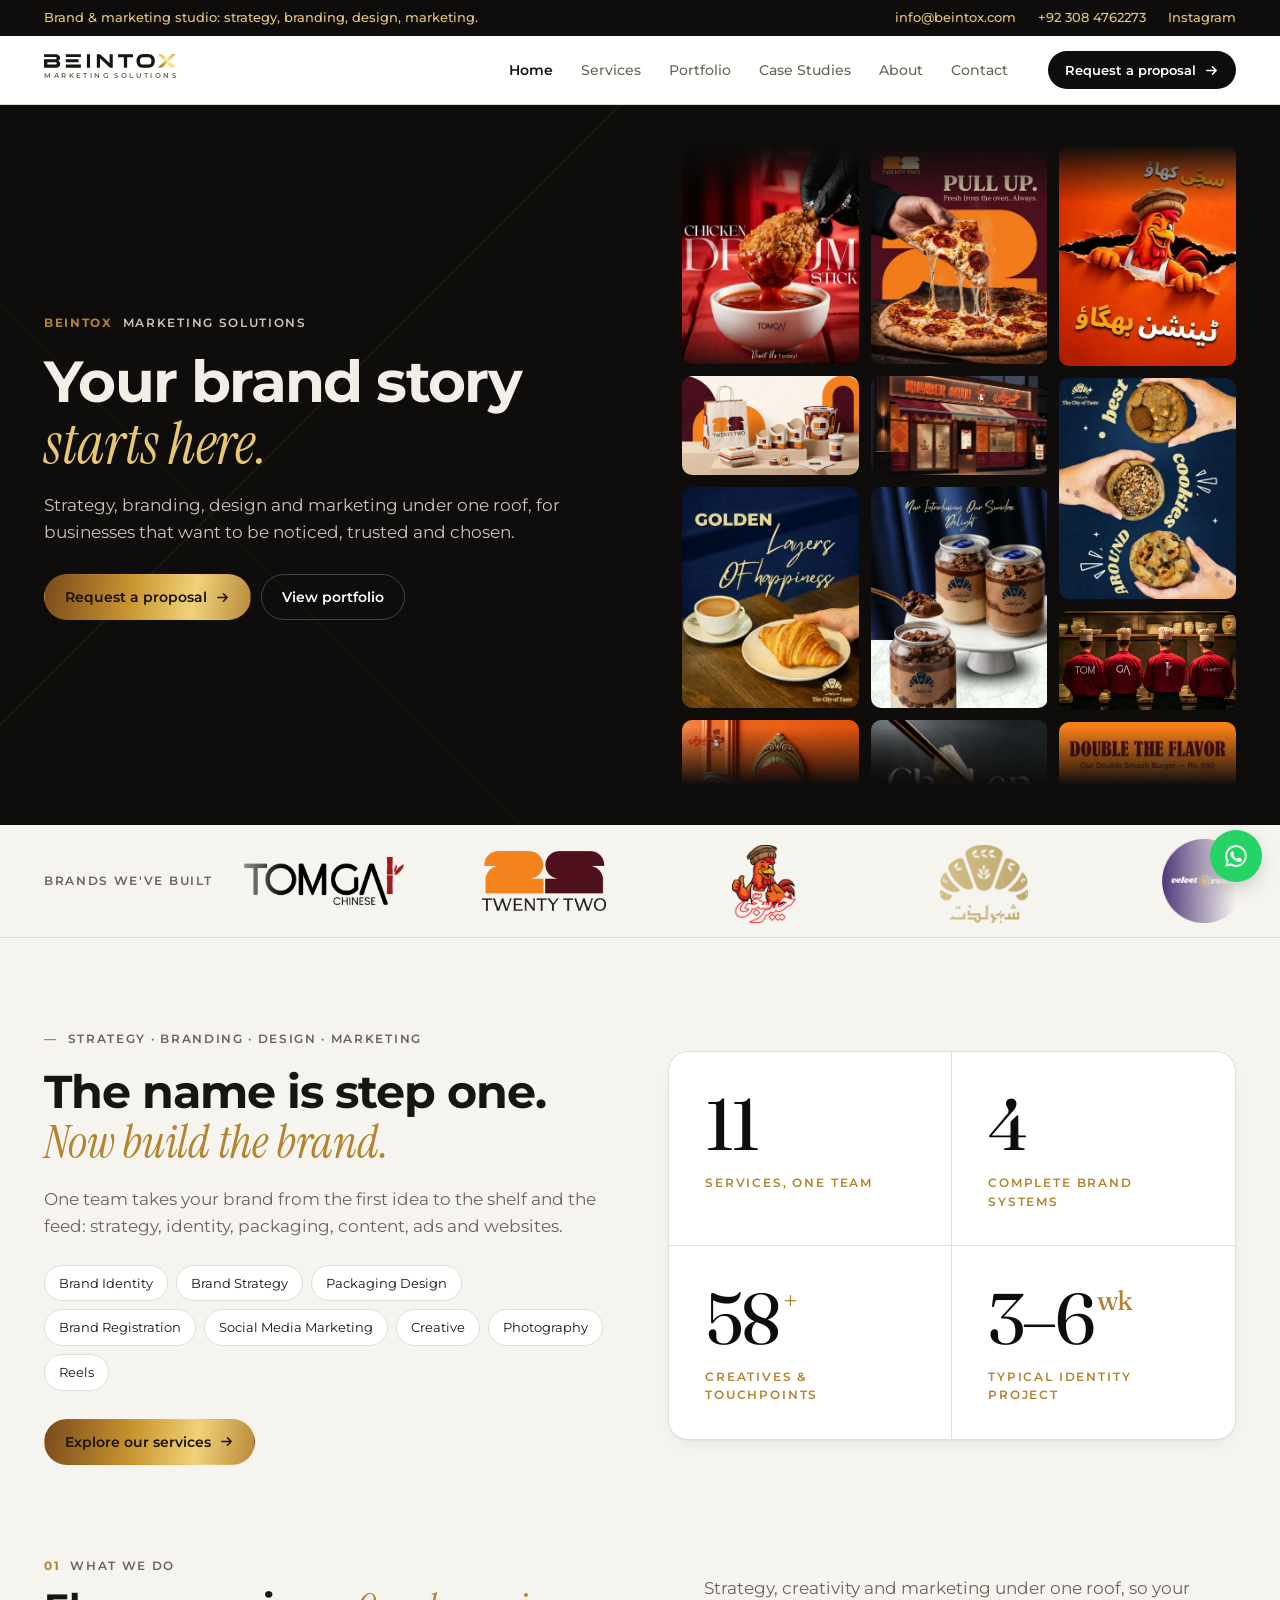
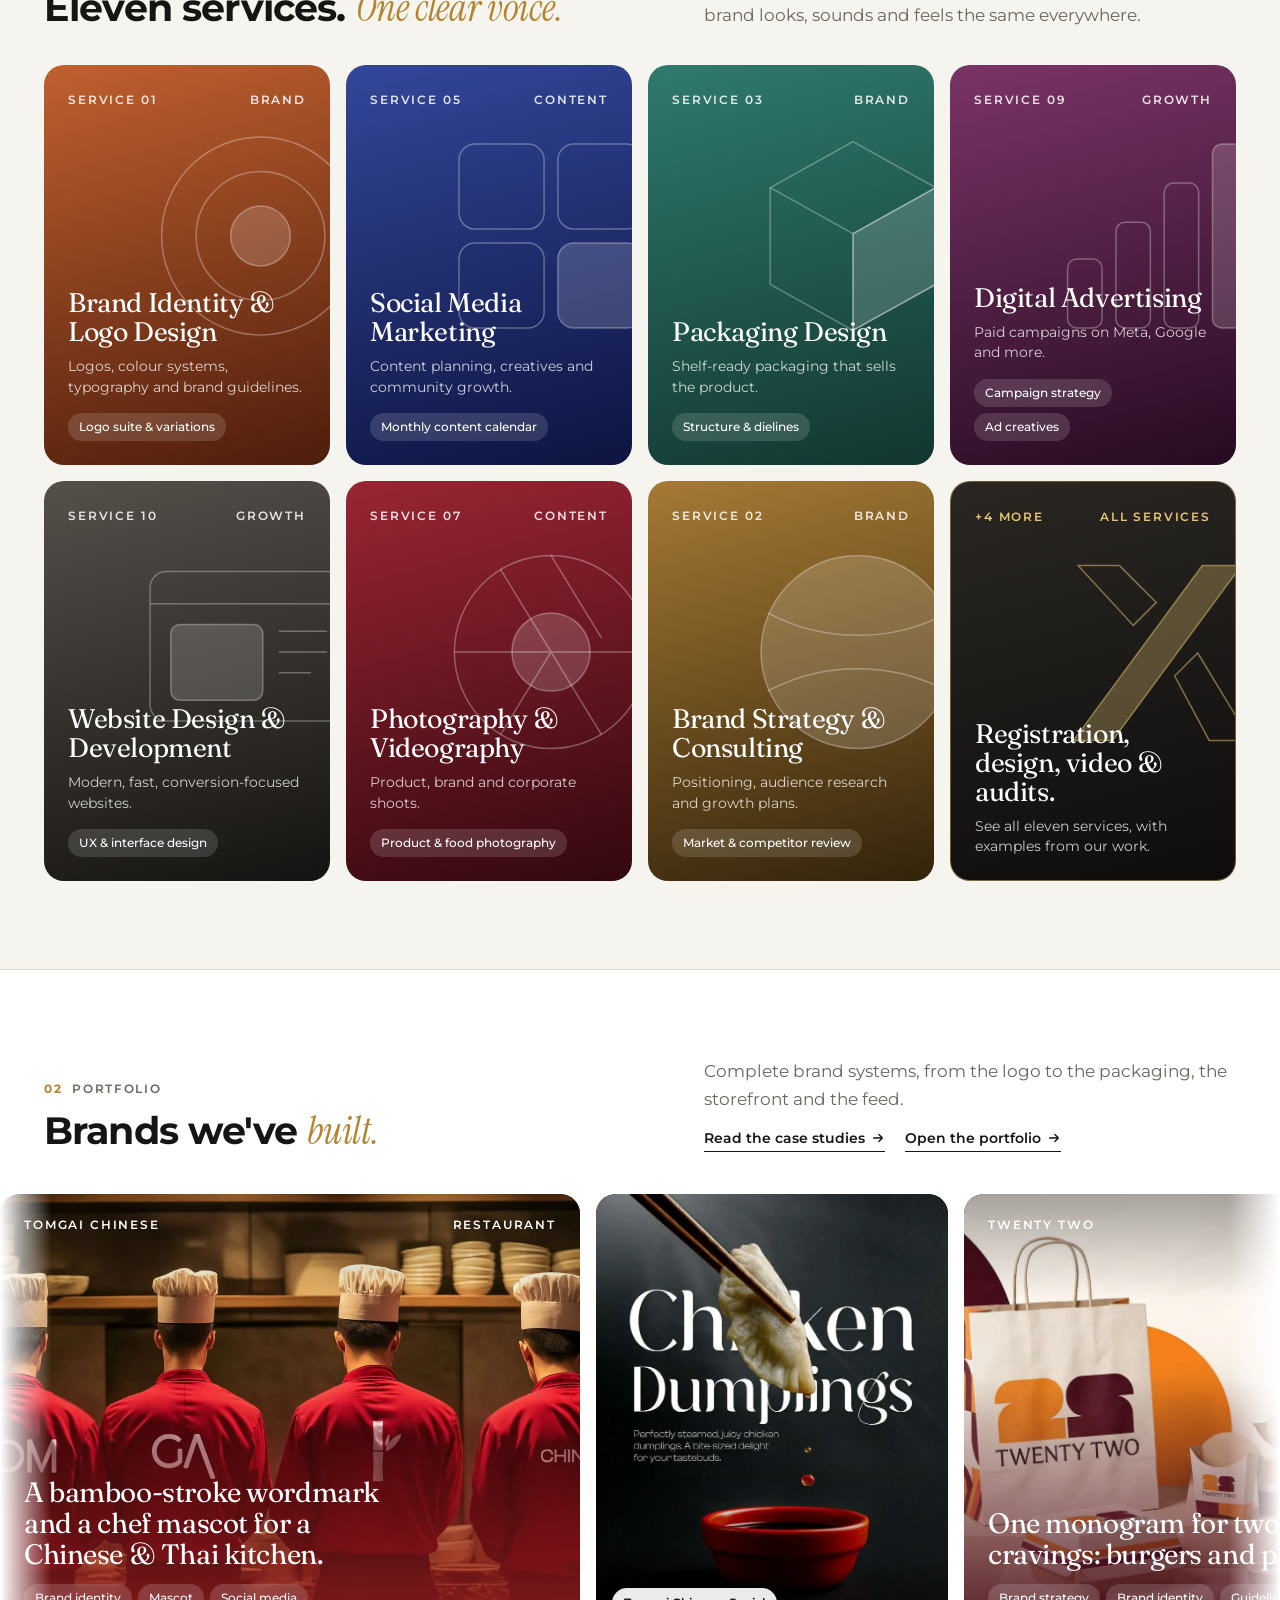
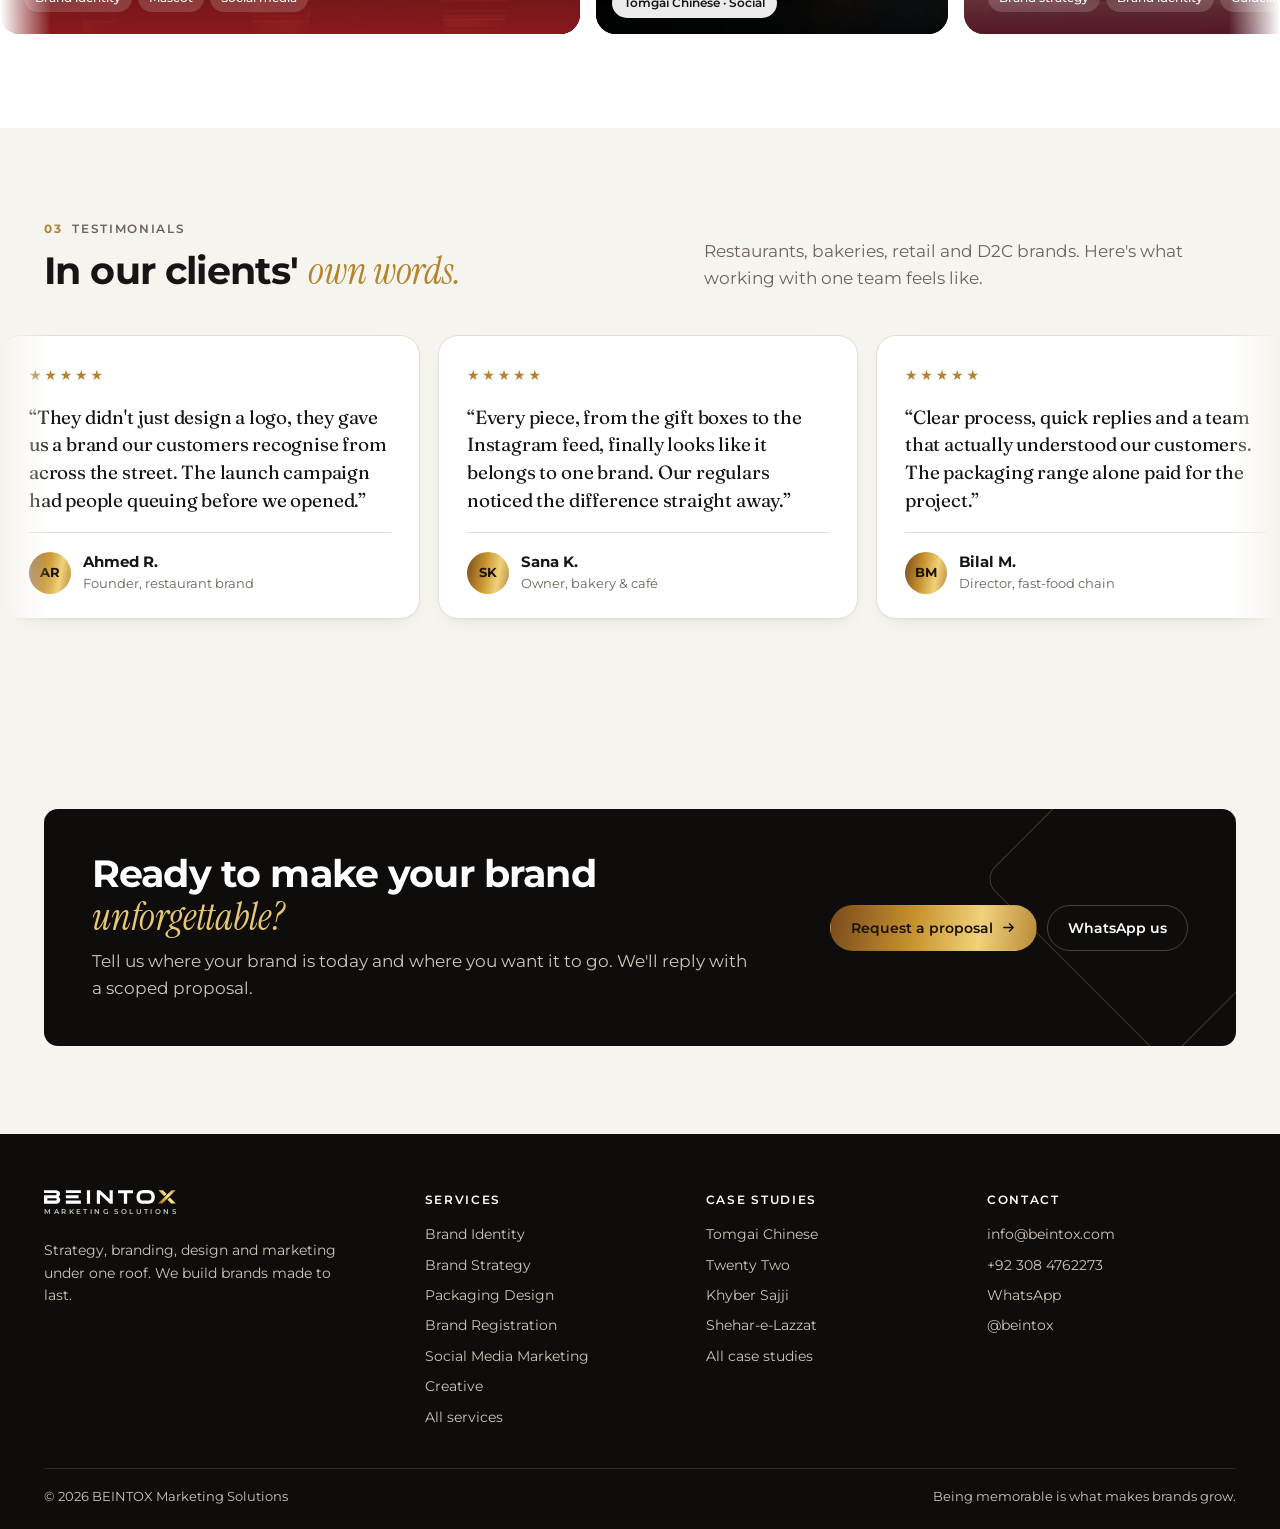
==== commit db5c77e5: "Mobile layout fixes (phone/tablet only) Fix case study content overflowing on phones, hide step arro" ====
--- a/index.html
+++ b/index.html
@@ -15,7 +15,7 @@
 <link rel="preconnect" href="https://fonts.googleapis.com">
 <link rel="preconnect" href="https://fonts.gstatic.com" crossorigin>
 <link rel="stylesheet" href="https://fonts.googleapis.com/css2?family=Fraunces:opsz,wght@9..144,400&family=Instrument+Serif:ital@1&family=Montserrat:wght@400;500;600;700&display=swap">
-<link rel="stylesheet" href="assets/css/style.css?v=15">
+<link rel="stylesheet" href="assets/css/style.css?v=16">
 <script>document.documentElement.classList.add("js")</script>
 <script type="application/ld+json">{"@context": "https://schema.org", "@type": "ProfessionalService", "name": "BEINTOX Marketing Solutions", "description": "Brand strategy, identity, design and marketing studio.", "email": "info@beintox.com", "telephone": "+923084762273", "address": {"@type": "PostalAddress", "addressCountry": "PK"}, "sameAs": ["https://instagram.com/beintox"], "makesOffer": [{"@type": "Offer", "itemOffered": {"@type": "Service", "name": "Brand Identity & Logo Design"}}, {"@type": "Offer", "itemOffered": {"@type": "Service", "name": "Brand Strategy & Consulting"}}, {"@type": "Offer", "itemOffered": {"@type": "Service", "name": "Packaging Design"}}, {"@type": "Offer", "itemOffered": {"@type": "Service", "name": "Brand Registration (IPO)"}}, {"@type": "Offer", "itemOffered": {"@type": "Service", "name": "Social Media Marketing"}}, {"@type": "Offer", "itemOffered": {"@type": "Service", "name": "Creative & Graphic Design"}}, {"@type": "Offer", "itemOffered": {"@type": "Service", "name": "Photography & Videography"}}, {"@type": "Offer", "itemOffered": {"@type": "Service", "name": "Reels & Video Editing"}}, {"@type": "Offer", "itemOffered": {"@type": "Service", "name": "Digital Advertising"}}, {"@type": "Offer", "itemOffered": {"@type": "Service", "name": "Website Design & Development"}}, {"@type": "Offer", "itemOffered": {"@type": "Service", "name": "Marketing Audit"}}]}</script>
 </head>
@@ -199,6 +199,6 @@
 <a class="wa" href="https://wa.me/923084762273" target="_blank" rel="noopener" aria-label="Chat on WhatsApp"><svg viewBox="0 0 24 24" fill="currentColor" aria-hidden="true"><path d="M12 2a10 10 0 0 0-8.6 15.1L2 22l5-1.3A10 10 0 1 0 12 2Zm0 18.2a8.2 8.2 0 0 1-4.2-1.2l-.3-.2-3 .8.8-2.9-.2-.3A8.2 8.2 0 1 1 12 20.2Zm4.5-6.1c-.2-.1-1.5-.7-1.7-.8-.2-.1-.4-.1-.6.1l-.8 1c-.1.2-.3.2-.5.1a6.7 6.7 0 0 1-3.3-2.9c-.3-.4.3-.4.7-1.3.1-.2 0-.3 0-.4l-.8-1.8c-.2-.5-.4-.4-.6-.4h-.5a1 1 0 0 0-.7.3 3 3 0 0 0-.9 2.2 5.2 5.2 0 0 0 1.1 2.7 11.8 11.8 0 0 0 4.5 4c1.7.7 2.3.8 3.2.6.5-.1 1.5-.6 1.7-1.2.2-.6.2-1.1.2-1.2-.1-.1-.2-.2-.5-.3Z"/></svg></a>
 <dialog class="lb" id="lb" aria-label="Image viewer"><img alt=""><div class="lb__bar"><span></span>
   <button type="button" data-prev aria-label="Previous"><svg viewBox="0 0 16 16" fill="none" aria-hidden="true"><path d="M10 3L5 8l5 5" stroke="currentColor" stroke-width="1.6" stroke-linecap="round" stroke-linejoin="round"/></svg></button><button type="button" data-next aria-label="Next"><svg viewBox="0 0 16 16" fill="none" aria-hidden="true"><path d="M6 3l5 5-5 5" stroke="currentColor" stroke-width="1.6" stroke-linecap="round" stroke-linejoin="round"/></svg></button><button type="button" data-close aria-label="Close"><svg viewBox="0 0 16 16" fill="none" aria-hidden="true"><path d="M3 3l10 10M13 3L3 13" stroke="currentColor" stroke-width="1.6" stroke-linecap="round"/></svg></button></div></dialog>
-<script src="assets/js/site.js?v=15" defer></script>
+<script src="assets/js/site.js?v=16" defer></script>
 </body>
 </html>
--- a/assets/css/style.css
+++ b/assets/css/style.css
@@ -781,3 +781,50 @@
 @keyframes float { 50% { translate: 0 -8px; } }
 @keyframes pulse { to { box-shadow: 0 0 0 10px rgba(232, 199, 115, 0); } }
 @media (prefers-reduced-motion: reduce) { .founder__ring, .founder__ph img, .founder__badge, .founder__badge i { animation: none; } .founder__ph { transform: none; } }
+
+/* ---------- 40. Mobile refinements (phone/tablet only — desktop untouched) ---------- */
+@media (max-width: 980px) {
+  .pf { grid-template-columns: minmax(0, 1fr); }
+}
+@media (max-width: 860px) {
+  .split { grid-template-columns: minmax(0, 1fr); } /* stops wide children (IG mock) pushing text off-screen */
+  .belief { padding: 24px 22px 26px; }
+  .belief h3 { padding-top: 24px; font-size: 32px; }
+}
+@media (max-width: 560px) {
+  .eyebrow b { white-space: nowrap; }
+  /* inner page header: brand X sits small in the corner instead of behind the title */
+  .phero { padding: 40px 0 36px; }
+  .phero::after { width: 120px; top: 20px; right: 12px; translate: 0 0; opacity: .5; animation: none; }
+  .phero::before { width: 90%; right: -40%; }
+  .phero .h1 { margin: 14px 0 12px; }
+  /* home */
+  .kband .wrap { gap: 32px; }
+  .kpi { padding: 22px 18px 20px; }
+  .kpi b { font-size: 46px; }
+  .kpi > span { margin-top: 10px; font-size: 10.5px; letter-spacing: .1em; }
+  .svcx { min-height: 260px; padding: 22px 20px 20px; }
+  .svcx__body h3 { font-size: 25px; }
+  .rc__top { left: 18px; right: 18px; top: 16px; font-size: 10.5px; letter-spacing: .12em; }
+  .rc__body { left: 18px; right: 18px; bottom: 16px; }
+  .rc__body b { font-size: 22px; }
+  /* about */
+  .step:not(:last-child)::after { display: none; }
+  .step { padding: 20px; }
+  .step__k { margin-top: 16px; }
+  .step .h3 { font-size: 24px; }
+  .feat { padding: 22px 20px 24px; }
+  .feat .h3 { margin-top: 16px; }
+  .feat__bg { font-size: 64px; }
+  .founder { padding: 14px; }
+  .founder__frame::after { transform: translate(8px, 8px); }
+  .founder__badge { left: 14px; bottom: 14px; padding: 7px 12px; font-size: 11.5px; }
+  .team { gap: 12px; }
+  .member { padding: 20px 10px 18px; }
+  /* services page */
+  .svc3__body { padding: 18px 18px 20px; }
+  .svc3 .h3 { font-size: 18px; }
+  /* case pages */
+  .cs__body { gap: 12px; }
+  .cta .btns .btn { flex: 1 1 auto; }
+}
